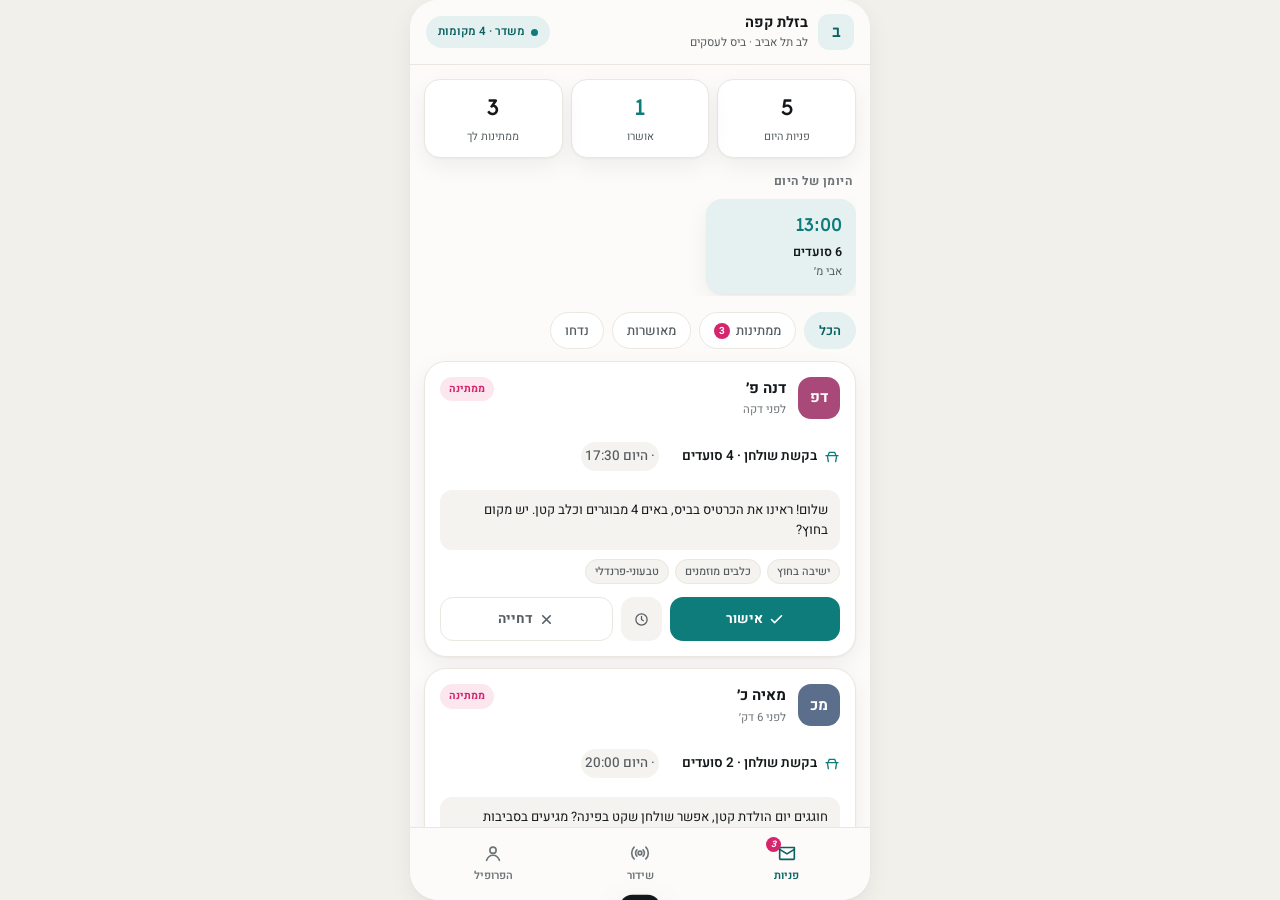
==== business.html @ d041644c "ביס — demo: customer app, business app, focusing memo A browser-only demo for a real-time marketplac" ====
<!doctype html>
<html lang="he">
<head>
<meta charset="utf-8" />
<meta name="viewport" content="width=device-width, initial-scale=1, viewport-fit=cover" />
<meta name="theme-color" content="#FCFBF9" />
<style>
  html, body { margin: 0; }
  img { max-width: 100%; }
  [hidden] { display: none !important; }
</style>
<title>ביס לעסקים</title>
<meta name="description" content="אפליקציית העסק של ביס — פניות מלקוחות ועריכת הפרופיל במקום אחד, עם ניווט תחתון. גרסת דמו." />
<link rel="preconnect" href="https://fonts.googleapis.com" />
<link rel="preconnect" href="https://fonts.gstatic.com" crossorigin />
<link rel="stylesheet" href="https://fonts.googleapis.com/css2?family=Heebo:wght@400;500;600;700;800&family=Miriam+Libre:wght@400;700&display=swap" />

<style>
/* ============================================================================
   ביס לעסקים — business profile editor (demo)
   "יום־יום" pass: light warm paper ground, soft rounded surfaces, low-
   saturation clay / sage / honey accents, feather-weight shadows.
   Committed light design — every color painted explicitly.
   ============================================================================ */
:root {
    /* ---- "נקי" — warm-neutral ground, never cold grey ---- */
    --paper: #FCFBF9;
    --paper-edge: #F2F0EB;
    --card: #FFFFFF;
    --card-2: #F5F3EF;
    --line: #EAE7E1;

    /* ---- ink: every step clears 4.5:1 on white ---- */
    --ink: #14181A;
    --ink-soft: #565D61;
    --ink-faint: #6E7579;

    /* ---- exactly two hues carry the whole app ---- */
    --teal: #0E7C7B;        /* primary · positive · confirmed */
    --teal-deep: #0A6160;
    --teal-tint: #E4F1F0;
    --pink: #D6246E;        /* urgency · expiring · destructive */
    --pink-tint: #FCE7EF;

    /* ---- old role names remapped onto the two hues ---- */
    --sage: var(--teal);
    --sage-tint: var(--teal-tint);
    --clay: var(--teal);
    --clay-deep: var(--teal-deep);
    --clay-tint: var(--teal-tint);
    --honey: var(--pink);
    --honey-tint: var(--pink-tint);
    --plum: var(--ink-soft);       /* tags go neutral — this is most of the de-cluttering */
    --plum-tint: var(--card-2);
    --plum-line: var(--line);
    --rose: var(--pink);
    --rose-tint: var(--pink-tint);

    --shadow-soft: 0 1px 2px rgba(20, 24, 26, .04), 0 8px 24px rgba(20, 24, 26, .06);
    --shadow-lift: 0 2px 6px rgba(20, 24, 26, .05), 0 18px 44px rgba(20, 24, 26, .12);
    --shadow-depth-sm: var(--shadow-soft);
    --shadow-depth-md: var(--shadow-soft);
    --shadow-depth-lg: var(--shadow-lift);
    --glow-green: var(--shadow-soft);
    --glow-gold: var(--shadow-soft);

    --radius-sm: 12px;
    --radius-tile: 16px;
    --radius-btn: 14px;
    --radius-card: 22px;
    --radius-frame: 28px;

    --font-display: 'Miriam Libre', Heebo, Georgia, serif;
    --font-ui: 'Heebo', system-ui, -apple-system, 'Segoe UI', sans-serif;

    --app-max-width: 460px;
}

* { margin: 0; padding: 0; box-sizing: border-box; }
html, body { height: 100%; }

body {
    font-family: var(--font-ui);
    background: var(--paper-edge);
    min-height: 100dvh;
    color: var(--ink);
    overflow-x: hidden;
    -webkit-tap-highlight-color: transparent;
    line-height: 1.55;
    font-weight: 400;
}

button, [role="button"], .tap { touch-action: manipulation; }

#app {
    position: relative;
    direction: rtl;
    min-height: 100dvh;
    max-width: var(--app-max-width);
    margin: 0 auto;
    background: var(--paper);
    box-shadow: var(--shadow-soft);
    border-radius: var(--radius-frame);
    overflow: hidden;
    display: flex;
    flex-direction: column;
}

/* ---------- press feedback (kept — tactile, not heavy) ---------- */
.tap {
    transition: transform 0.15s cubic-bezier(0.34, 1.56, 0.64, 1),
                filter 0.15s ease, box-shadow 0.2s ease, background 0.18s ease;
}
.tap:active { transform: scale(0.96); filter: brightness(0.97); }

/* ---------- app bar ---------- */
.appbar {
    position: sticky;
    top: 0;
    z-index: 40;
    background: rgba(251, 248, 243, 0.9);
    backdrop-filter: blur(12px);
    -webkit-backdrop-filter: blur(12px);
    border-bottom: 1px solid var(--line);
}
.appbar-glow { display: none; }
.appbar-row {
    position: relative;
    display: flex; align-items: center; justify-content: space-between;
    gap: 10px; padding: 14px 18px 12px;
}
.wordmark {
    font-family: var(--font-display);
    font-weight: 700;
    font-size: 25px;
    letter-spacing: 0.2px;
    color: var(--clay-deep);
}
.wordmark small {
    color: var(--ink-faint);
    font-family: var(--font-ui); font-weight: 500; font-size: 12px; letter-spacing: 0;
    margin-inline-start: 8px;
}
.appbar-actions { display: flex; align-items: center; gap: 8px; }

.btn {
    font-family: var(--font-ui);
    font-size: 15px;
    font-weight: 600;
    border: none;
    border-radius: 999px;
    padding: 10px 18px;
    color: var(--ink);
    background: var(--card-2);
    cursor: pointer;
    display: inline-flex; align-items: center; gap: 7px;
    line-height: 1;
}
.btn.ghost { background: var(--card); border: 1px solid var(--line); color: var(--ink-soft); }
.btn.save {
    font-size: 15px; font-weight: 700;
    background: var(--clay-deep);
    color: #fff;
    box-shadow: 0 6px 16px rgba(166, 87, 47, 0.24);
}
.btn:hover { filter: brightness(1.03); }

/* ---------- progress ---------- */
.progress-wrap {
    position: relative;
    padding: 0 18px 14px;
    display: flex; align-items: center; gap: 12px;
}
.progress-track {
    flex: 1; height: 6px; border-radius: 999px;
    background: var(--line);
    overflow: hidden;
}
.progress-fill {
    height: 100%; border-radius: 999px;
    background: linear-gradient(90deg, var(--honey), var(--clay));
    width: 0%;
    transition: width 0.5s cubic-bezier(0.4, 0, 0.2, 1);
}
.progress-label {
    font-size: 12px; font-weight: 500; color: var(--ink-soft);
    font-variant-numeric: tabular-nums; white-space: nowrap;
}
.progress-label b { color: var(--clay-deep); font-weight: 700; font-size: 12.5px; }

/* ---------- scroll body ---------- */
.editor {
    flex: 1;
    overflow-y: auto;
    padding: 20px 14px 44px;
    display: flex; flex-direction: column; gap: 18px;
}

/* ---------- section card ---------- */
.section {
    background: var(--card);
    border-radius: var(--radius-card);
    box-shadow: var(--shadow-soft);
    border: 1px solid var(--line);
    padding: 22px 18px;
}
.section-head { display: flex; align-items: baseline; gap: 9px; margin-bottom: 5px; }
.section-head h2 {
    font-family: var(--font-display);
    font-weight: 600;
    font-size: 19px;
    color: var(--ink);
}
.section-head .idx {
    font-family: var(--font-ui); font-weight: 700; font-size: 12px;
    color: var(--sage);
    letter-spacing: 0.5px;
}
.section-hint {
    font-size: 13px; color: var(--ink-soft); margin-bottom: 16px;
    line-height: 1.6;
    text-wrap: pretty;
}

/* ---------- fields ---------- */
.field { display: flex; flex-direction: column; gap: 7px; margin-bottom: 15px; }
.field:last-child { margin-bottom: 0; }
.field label {
    font-size: 12.5px; font-weight: 600; color: var(--ink-soft);
    letter-spacing: 0.1px;
}
.grid-2 { display: grid; grid-template-columns: 1fr 1fr; gap: 12px; }

input[type="text"], input[type="tel"], input[type="url"], textarea, select {
    font-family: var(--font-ui);
    font-size: 16px;
    color: var(--ink);
    background: var(--card-2);
    border: 1px solid var(--line);
    border-radius: var(--radius-sm);
    padding: 12px 14px;
    width: 100%;
    outline: none;
    transition: border-color 0.16s ease, box-shadow 0.16s ease, background 0.16s ease;
}
textarea { resize: vertical; min-height: 92px; line-height: 1.6; }
input:focus, textarea:focus, select:focus {
    background: var(--card);
    border-color: var(--sage);
    box-shadow: 0 0 0 3px rgba(95, 144, 112, 0.18);
}
input::placeholder, textarea::placeholder { color: var(--ink-faint); }
select {
    appearance: none;
    background-image: url("data:image/svg+xml,%3Csvg xmlns='http://www.w3.org/2000/svg' width='14' height='9' viewBox='0 0 14 9'%3E%3Cpath d='M1 1l6 6 6-6' stroke='%23857B6B' stroke-width='2' fill='none' stroke-linecap='round'/%3E%3C/svg%3E");
    background-repeat: no-repeat;
    background-position: left 14px center;
    padding-inline-start: 34px;
}
.char-count { font-size: 11px; color: var(--ink-faint); direction: ltr; text-align: right; font-variant-numeric: tabular-nums; }
.char-count.over { color: var(--clay); }

/* ---------- chips ---------- */
.chips { display: flex; flex-wrap: wrap; gap: 8px; }
.chip {
    font-family: var(--font-ui);
    font-size: 13.5px; font-weight: 500;
    color: var(--ink-soft);
    background: var(--card);
    border: 1px solid var(--line);
    border-radius: 999px;
    padding: 8px 15px;
    cursor: pointer;
    line-height: 1;
}
.chip[aria-pressed="true"] {
    background: var(--plum-tint);
    border-color: var(--plum-line);
    color: var(--plum);
    font-weight: 600;
}
.chip[aria-pressed="true"]::before { content: '✓ '; font-weight: 700; }

/* ---------- segmented (price) ---------- */
.segmented { display: grid; grid-template-columns: repeat(4, 1fr); gap: 8px; }
.seg {
    font-family: var(--font-ui);
    font-weight: 700; font-size: 16px;
    color: var(--ink-soft);
    background: var(--card-2);
    border: 1px solid var(--line);
    border-radius: var(--radius-sm);
    padding: 12px 6px;
    cursor: pointer;
    text-align: center;
    font-variant-numeric: tabular-nums;
}
.seg[aria-pressed="true"] {
    background: var(--honey);
    color: var(--ink);
    border-color: transparent;
    box-shadow: 0 4px 12px rgba(217, 169, 78, 0.3);
}
.seg-hint {
    margin-top: 12px; text-align: center;
    display: flex; flex-direction: column; gap: 3px;
}
.seg-hint b {
    font-family: var(--font-display); font-weight: 700;
    font-size: 17px; color: var(--ink);
}
.seg-hint span {
    font-size: 12px; color: var(--ink-faint);
    font-variant-numeric: tabular-nums;
}

/* ---------- photos ---------- */
.photo-grid { display: grid; grid-template-columns: 1fr 1fr; gap: 10px; }
.photo {
    position: relative;
    border-radius: var(--radius-tile);
    overflow: hidden;
    aspect-ratio: 4 / 3;
    background: var(--card-2);
    box-shadow: var(--shadow-soft);
}
.photo:first-child { grid-column: 1 / -1; aspect-ratio: 16 / 10; }
.photo svg { width: 100%; height: 100%; display: block; }
.photo .cover-tag {
    position: absolute; top: 9px; inset-inline-start: 9px;
    font-size: 10px; font-weight: 700; letter-spacing: 0.3px;
    background: rgba(255, 255, 255, 0.92); color: var(--clay-deep);
    padding: 4px 9px; border-radius: 999px;
}
.photo-tools {
    position: absolute; inset-inline-end: 7px; bottom: 7px;
    display: flex; gap: 5px;
}
.pbtn {
    width: 30px; height: 30px; border: none; border-radius: 10px;
    background: rgba(255, 255, 255, 0.92);
    color: var(--ink); font-size: 14px; font-weight: 700;
    cursor: pointer; display: grid; place-items: center;
    backdrop-filter: blur(4px);
    box-shadow: 0 1px 3px rgba(47, 42, 35, 0.12);
}
.pbtn.danger { color: var(--rose); }
.add-photo {
    border: 1.5px dashed var(--ink-faint);
    border-radius: var(--radius-tile);
    background: var(--card-2);
    color: var(--ink-soft);
    font-family: var(--font-ui); font-weight: 600; font-size: 14px;
    aspect-ratio: 4 / 3;
    cursor: pointer;
    display: flex; flex-direction: column; align-items: center; justify-content: center; gap: 6px;
}
.add-photo span { font-size: 26px; line-height: 1; color: var(--ink-faint); }

/* ---------- dishes ---------- */
.dish {
    background: var(--card-2);
    border-radius: var(--radius-tile);
    padding: 13px;
    margin-bottom: 10px;
}
.dish-top { display: flex; gap: 10px; align-items: flex-start; }
.dish-top input.dish-name { flex: 1; font-weight: 500; }
.dish-top input.dish-price {
    width: 84px; text-align: center; font-weight: 700;
    color: var(--clay-deep); font-variant-numeric: tabular-nums;
}
.dish input.dish-desc { margin-top: 8px; font-size: 14px; }
.dish input { background: var(--card); }
.dish-remove {
    align-self: center;
    background: var(--rose-tint); color: var(--rose);
    border: none; border-radius: 11px; width: 34px; height: 42px;
    font-size: 17px; font-weight: 700; cursor: pointer;
}
.add-row {
    width: 100%;
    background: var(--sage-tint);
    color: var(--sage);
    border: 1px solid transparent;
    border-radius: var(--radius-sm);
    padding: 13px;
    font-family: var(--font-ui); font-weight: 700; font-size: 14px;
    cursor: pointer;
}

/* ---------- hours ---------- */
.day {
    display: grid;
    grid-template-columns: 68px 1fr auto;
    align-items: center;
    gap: 10px;
    padding: 10px 0;
    border-bottom: 1px solid var(--line);
}
.day:last-child { border-bottom: none; }
.day-name { font-weight: 600; font-size: 14px; }
.day-times { display: flex; align-items: center; gap: 7px; }
.day-times select { padding: 8px 10px; font-size: 14px; width: auto; }
.day-times .sep { color: var(--ink-faint); }
.day.closed .day-times { opacity: 0.35; pointer-events: none; }
.day-closed-tag { font-size: 12px; font-weight: 600; color: var(--rose); display: none; }
.day.closed .day-closed-tag { display: block; }
.day.closed .day-times { display: none; }

/* ---------- toggle switch ---------- */
.switch {
    position: relative; width: 46px; height: 27px; flex-shrink: 0;
    border-radius: 999px; background: var(--line);
    border: none; cursor: pointer; padding: 0;
    transition: background 0.2s ease;
}
.switch::after {
    content: ''; position: absolute; top: 3px; inset-inline-end: 3px;
    width: 21px; height: 21px; border-radius: 50%;
    background: #fff;
    box-shadow: 0 1px 3px rgba(47, 42, 35, 0.2);
    transition: transform 0.2s cubic-bezier(0.34, 1.56, 0.64, 1);
}
.switch[aria-checked="true"] { background: var(--sage); }
.switch[aria-checked="true"]::after { transform: translateX(-19px); }

/* live table card */
.live-card {
    margin-top: 15px;
    background: var(--honey-tint);
    border: 1px solid #EFDFC0;
    border-radius: var(--radius-tile);
    padding: 15px;
}
.live-card.off { opacity: 0.5; }
.live-row { display: flex; align-items: center; justify-content: space-between; gap: 10px; }
.live-row h3 { font-size: 15px; font-weight: 700; color: var(--ink); }
.live-detail { display: flex; gap: 10px; margin-top: 13px; }
.live-detail .field { margin: 0; flex: 1; }
.live-detail input, .live-detail select { background: var(--card); }
.live-card.off .live-detail { display: none; }

/* ---------- preview overlay ---------- */
.overlay {
    position: fixed; inset: 0; z-index: 90;
    background: rgba(47, 42, 35, 0.5);
    backdrop-filter: blur(5px);
    display: none;
    align-items: center; justify-content: center;
    padding: 20px;
}
.overlay.show { display: flex; }
.preview-shell {
    width: 100%; max-width: 380px;
    display: flex; flex-direction: column; gap: 14px;
}
.preview-hdr { display: flex; align-items: center; justify-content: space-between; }
.preview-hdr span { font-size: 12px; font-weight: 500; color: #F1EBE0; letter-spacing: 0.2px; }
.swipe-card {
    position: relative;
    background: var(--card);
    border-radius: 26px;
    overflow: hidden;
    box-shadow: var(--shadow-lift);
    transition: transform 0.4s cubic-bezier(0.34, 1.3, 0.64, 1), opacity 0.4s ease;
}
.swipe-media { position: relative; aspect-ratio: 3 / 4; background: var(--card-2); }
.swipe-media svg { width: 100%; height: 100%; display: block; }
.swipe-media::after {
    content: ''; position: absolute; inset: 0;
    background: linear-gradient(to top, rgba(38, 33, 27, 0.9) 0%, rgba(38, 33, 27, 0.28) 44%, transparent 64%);
}
.swipe-dots {
    position: absolute; top: 11px; left: 0; right: 0; z-index: 2;
    display: flex; gap: 5px; padding: 0 13px;
}
.swipe-dots i {
    flex: 1; height: 3px; border-radius: 999px;
    background: rgba(255, 255, 255, 0.4);
}
.swipe-dots i.on { background: #fff; }
.swipe-tap { position: absolute; inset: 0; z-index: 2; display: flex; }
.swipe-tap div { flex: 1; }
.swipe-body {
    position: absolute; bottom: 0; left: 0; right: 0; z-index: 3;
    padding: 16px 17px 18px;
}
.swipe-body h3 {
    font-family: var(--font-display); font-weight: 700;
    font-size: 24px; color: #fff;
    display: flex; align-items: baseline; gap: 8px;
}
.swipe-body h3 em {
    font-family: var(--font-ui); font-style: normal; font-weight: 600;
    font-size: 14px; color: #FFD98F;
}
.swipe-meta { font-size: 13px; color: #EFE7DA; margin-top: 4px; }
.swipe-meta b { color: #FFD98F; font-weight: 600; }
.swipe-tags { display: flex; flex-wrap: wrap; gap: 6px; margin-top: 11px; }
.swipe-tags span {
    font-size: 11px; font-weight: 600;
    background: rgba(255, 255, 255, 0.18);
    color: #fff;
    padding: 4px 10px; border-radius: 999px;
    backdrop-filter: blur(3px);
}
.swipe-live {
    display: inline-flex; align-items: center; gap: 6px;
    margin-top: 11px;
    font-size: 11.5px; font-weight: 700;
    background: var(--honey); color: var(--ink);
    padding: 5px 11px; border-radius: 999px;
}
.swipe-live i {
    width: 7px; height: 7px; border-radius: 50%; background: var(--clay-deep);
    animation: livePulse 1.1s ease-in-out infinite;
}
@keyframes livePulse { 0%, 100% { opacity: 1; } 50% { opacity: 0.3; } }
.swipe-dishes {
    background: var(--card);
    padding: 13px 15px 15px;
    display: flex; flex-direction: column; gap: 8px;
}
.swipe-dish { display: flex; justify-content: space-between; gap: 12px; font-size: 13.5px; }
.swipe-dish span:first-child { color: var(--ink); font-weight: 500; }
.swipe-dish span:last-child { color: var(--clay-deep); font-weight: 700; font-variant-numeric: tabular-nums; white-space: nowrap; }
.swipe-actions { display: flex; align-items: center; justify-content: center; gap: 22px; }
.circle-btn {
    width: 58px; height: 58px; border-radius: 50%;
    border: none; cursor: pointer;
    font-size: 23px; font-weight: 800;
    display: grid; place-items: center;
    box-shadow: var(--shadow-lift);
}
.circle-btn.nope { background: #fff; color: var(--rose); }
.circle-btn.like { background: var(--sage); color: #fff; }
.circle-btn.big { width: 66px; height: 66px; font-size: 27px; }

/* ---------- toast ---------- */
.toast {
    position: fixed; left: 50%; bottom: 26px;
    transform: translate(-50%, 140%);
    background: var(--ink);
    color: var(--paper);
    font-weight: 600; font-size: 14px;
    padding: 13px 22px;
    border-radius: 999px;
    box-shadow: var(--shadow-lift);
    z-index: 120;
    transition: transform 0.4s cubic-bezier(0.34, 1.4, 0.64, 1);
    max-width: 90vw; text-align: center;
}
.toast.show { transform: translate(-50%, 0); }
.toast b { color: #FFD98F; }

.footnote {
    text-align: center; font-size: 11.5px; color: var(--ink-faint);
    padding: 6px 20px 8px;
}

@media (prefers-reduced-motion: reduce) {
    .swipe-live i { animation: none; }
    .tap, .progress-fill, .swipe-card, .switch::after { transition: none; }
}

/* ============================================================================
   "נקי" pass — structural de-decoration on top of the layout above.
   Fewer filled pills, hairlines instead of heavy borders, one soft shadow.
   ============================================================================ */

/* --- countdowns: a quiet white pill that only turns loud near the end --- */
.t-chip, .card-live, .swipe-live, .inq .stat.pending {
    background: var(--card) !important;
    color: var(--ink) !important;
    box-shadow: 0 1px 3px rgba(20, 24, 26, .12);
    font-weight: 600;
}
.t-chip svg { stroke: var(--pink); color: var(--pink); background: none; }
.card-live i, .swipe-live i { background: var(--pink); }
.t-chip.warn {
    background: var(--pink) !important; color: #fff !important;
}
.t-chip.warn svg { stroke: #fff; }
.t-chip.later { background: var(--card-2) !important; color: var(--ink-soft) !important; box-shadow: none; }

/* --- segmented "when": white pill riding a light track --- */
.when {
    background: var(--card-2);
    border-radius: 999px;
    padding: 4px;
    margin: 11px 16px;
    gap: 4px;
}
.wbtn { background: transparent; border: none; color: var(--ink-soft); font-weight: 500; }
.wbtn[aria-pressed="true"] {
    background: var(--card); color: var(--ink); font-weight: 600;
    box-shadow: 0 1px 3px rgba(20, 24, 26, .10);
}

/* --- chips and tags: neutral, hairline, no colour blocks --- */
.chip, .fchip, .sit-chip, .holds-pill, .live-toggle {
    border-color: var(--line);
    box-shadow: none;
}
.chip[aria-pressed="true"] {
    background: var(--teal-tint); border-color: transparent; color: var(--teal-deep);
}
.fchip[aria-pressed="true"] {
    background: var(--teal-tint); border-color: transparent; color: var(--teal-deep);
}
.d-tags span, .inq-liked span {
    background: var(--card-2); border-color: var(--line); color: var(--ink-soft);
}

/* --- price segments: solid teal, white label --- */
.seg[aria-pressed="true"] {
    background: var(--teal); color: #fff; box-shadow: none;
}

/* --- primary actions --- */
.btn.save, .btn-approve, .detail-cta .approve, .empty .btn, .modal-btns .primary, .sheet-cta .send {
    background: var(--teal); color: #fff; box-shadow: none;
}
.act.yes, .circle-btn.like { background: var(--teal); color: #fff; }
.act.no, .circle-btn.nope { color: var(--ink-soft); }
.act.info { color: var(--ink-faint); }
.act, .circle-btn { box-shadow: var(--shadow-soft); }

/* skipping is not destructive — keep it neutral */
.btn-decline, .sheet-cta .pass { color: var(--ink-soft) !important; }

/* --- cards: one soft shadow, hairline, consistent radius --- */
.section, .inq, .photo, .booking, .stat, .hold, .empty, .live-card, .d-map, .sit {
    box-shadow: var(--shadow-soft);
}
.card, .swipe-card { box-shadow: var(--shadow-lift); }
.booking { background: var(--teal-tint); border-color: transparent; }
.live-card { background: var(--card-2); border-color: var(--line); }
.live-card.off { opacity: .55; }

/* --- status pills --- */
.pill.approved, .inq .stat.ok { background: var(--teal-tint); color: var(--teal-deep); }
.pill.pending { background: var(--pink-tint) !important; color: var(--pink) !important; box-shadow: none; }
.pill.declined { background: var(--card-2); color: var(--ink-faint); }

/* --- photo scrims: neutral, not warm brown --- */
.c-media::after {
    background: linear-gradient(to top, rgba(20, 24, 26, .92) 0%, rgba(20, 24, 26, .40) 46%, rgba(20, 24, 26, 0) 66%);
}
.card-media::after, .swipe-media::after {
    background: linear-gradient(to top, rgba(20, 24, 26, .90) 0%, rgba(20, 24, 26, .34) 44%, rgba(20, 24, 26, 0) 64%);
}
.sheet-hero::after { background: linear-gradient(to top, rgba(20, 24, 26, .46), transparent 34%); }
.c-eyebrow, .swipe-body h3 em, .card-name em, .swipe-meta b, .card-meta b, .toast b { color: #FFFFFF; }
.c-eyebrow { opacity: .82; }
.c-fit svg { color: #fff; stroke: #fff; }
.card-status.open { color: #B7E6D9; }
.card-status.shut { color: #F3C6D8; }

/* --- the offer line is the one place the display face appears --- */
.c-offer, .swipe-body h3, .card-name, .modal h2, .pick h1 { font-family: var(--font-display); font-weight: 700; }

/* --- swipe stamps --- */
.stamp.yes { color: #35C4A8; }
.stamp.no { color: #E8E5DE; }

/* --- hold sheet --- */
.arrive { background: var(--card-2); border-color: var(--line); }
.arrive .num { color: var(--teal-deep); }
.hold .cd { background: var(--teal-tint); color: var(--teal-deep); }
.hold .cd.warn { background: var(--pink-tint); color: var(--pink); }
.hold .cd.dead { background: var(--card-2); color: var(--ink-faint); }
.empty .wait { background: var(--card-2); border-color: var(--line); }
.empty .wait svg { color: var(--ink-soft); }
.empty .wait.on { background: var(--teal-tint); border-color: transparent; }
.empty .wait.on svg { color: var(--teal); }

/* --- business app bits --- */
.progress-fill { background: var(--teal); }
.progress-label b { color: var(--teal-deep); }
.section-head .idx { color: var(--teal); }
.add-row { background: var(--teal-tint); color: var(--teal-deep); border-color: transparent; }
.switch[aria-checked="true"] { background: var(--teal); }
.dish-price, .swipe-dish span:last-child, .d-dish .p { color: var(--teal-deep) !important; }
.dish-remove { background: var(--card-2); color: var(--ink-soft); }
.stat.accent b { color: var(--teal); }
.inq-kind svg { color: var(--teal); }
.inq-state.ok { color: var(--teal); }
.msg.you { background: var(--teal-tint); }
.live-toggle.on { background: var(--teal-tint); border-color: transparent; color: var(--teal-deep); }
.live-toggle.on i { background: var(--teal); }
.day-closed-tag { color: var(--pink); }
.navbtn.active { color: var(--teal-deep); }
.navbadge { background: var(--pink); }
.wordmark { color: var(--teal-deep); }
.brand .avatar { background: var(--teal-tint); color: var(--teal-deep); }
.appbar-slot .live-toggle { cursor: default; }
.sit svg { color: var(--teal); }
.sit:hover { border-color: var(--teal); }
input:focus, textarea:focus, select:focus {
    border-color: var(--teal);
    box-shadow: 0 0 0 3px rgba(14, 124, 123, .16);
}

/* ============================================================================
   ביס · פניות — the business inbox (demo)
   Same "יום־יום" language as the editor & the swipe app: warm paper, soft
   rounded surfaces, clay / sage / honey / plum accents, feather shadows.
   ============================================================================ */
:root {
    /* ---- "נקי" — warm-neutral ground, never cold grey ---- */
    --paper: #FCFBF9;
    --paper-edge: #F2F0EB;
    --card: #FFFFFF;
    --card-2: #F5F3EF;
    --line: #EAE7E1;

    /* ---- ink: every step clears 4.5:1 on white ---- */
    --ink: #14181A;
    --ink-soft: #565D61;
    --ink-faint: #6E7579;

    /* ---- exactly two hues carry the whole app ---- */
    --teal: #0E7C7B;        /* primary · positive · confirmed */
    --teal-deep: #0A6160;
    --teal-tint: #E4F1F0;
    --pink: #D6246E;        /* urgency · expiring · destructive */
    --pink-tint: #FCE7EF;

    /* ---- old role names remapped onto the two hues ---- */
    --sage: var(--teal);
    --sage-tint: var(--teal-tint);
    --clay: var(--teal);
    --clay-deep: var(--teal-deep);
    --clay-tint: var(--teal-tint);
    --honey: var(--pink);
    --honey-tint: var(--pink-tint);
    --plum: var(--ink-soft);       /* tags go neutral — this is most of the de-cluttering */
    --plum-tint: var(--card-2);
    --plum-line: var(--line);
    --rose: var(--pink);
    --rose-tint: var(--pink-tint);

    --shadow-soft: 0 1px 2px rgba(20, 24, 26, .04), 0 8px 24px rgba(20, 24, 26, .06);
    --shadow-lift: 0 2px 6px rgba(20, 24, 26, .05), 0 18px 44px rgba(20, 24, 26, .12);
    --shadow-depth-sm: var(--shadow-soft);
    --shadow-depth-md: var(--shadow-soft);
    --shadow-depth-lg: var(--shadow-lift);
    --glow-green: var(--shadow-soft);
    --glow-gold: var(--shadow-soft);

    --radius-sm: 12px;
    --radius-tile: 16px;
    --radius-btn: 14px;
    --radius-card: 22px;
    --radius-frame: 28px;

    --font-display: 'Miriam Libre', Heebo, Georgia, serif;
    --font-ui: 'Heebo', system-ui, -apple-system, 'Segoe UI', sans-serif;

    --app-max-width: 460px;
}

* { margin: 0; padding: 0; box-sizing: border-box; }
html, body { height: 100%; }
body {
    font-family: var(--font-ui);
    background: var(--paper-edge);
    color: var(--ink);
    overflow: hidden;
    -webkit-tap-highlight-color: transparent;
    line-height: 1.55;
}
button { font-family: var(--font-ui); cursor: pointer; }

#app {
    position: relative;
    direction: rtl;
    height: 100dvh;
    max-width: var(--app-max-width);
    margin: 0 auto;
    background: var(--paper);
    box-shadow: var(--shadow-soft);
    border-radius: var(--radius-frame);
    overflow: hidden;
    display: flex; flex-direction: column;
}
.tap { transition: transform 0.14s cubic-bezier(0.34, 1.56, 0.64, 1), filter 0.14s ease, background 0.16s ease; }
.tap:active { transform: scale(0.96); filter: brightness(0.97); }

/* ---------- app bar ---------- */
.appbar {
    flex-shrink: 0;
    display: flex; align-items: center; justify-content: space-between;
    gap: 10px; padding: 14px 18px 12px;
    border-bottom: 1px solid var(--line);
}
.brand { display: flex; align-items: center; gap: 10px; min-width: 0; }
.brand .avatar {
    width: 36px; height: 36px; border-radius: 11px; flex-shrink: 0;
    background: var(--clay-tint); color: var(--clay-deep);
    display: grid; place-items: center; font-family: var(--font-display);
    font-weight: 700; font-size: 16px;
}
.brand .who { min-width: 0; }
.brand .who b { display: block; font-size: 14.5px; font-weight: 700; }
.brand .who span { display: block; font-size: 11.5px; color: var(--ink-soft); }
.wordmark {
    font-family: var(--font-display); font-weight: 700; font-size: 22px;
    color: var(--clay-deep); flex-shrink: 0;
}
.live-toggle {
    display: inline-flex; align-items: center; gap: 6px;
    background: var(--card-2); border: 1px solid var(--line);
    border-radius: 999px; padding: 6px 11px;
    font-size: 11.5px; font-weight: 600; color: var(--ink-soft);
    flex-shrink: 0;
}
.live-toggle i { width: 7px; height: 7px; border-radius: 50%; background: var(--ink-faint); }
.live-toggle.on { background: var(--honey-tint); border-color: #EFDFC0; color: var(--clay-deep); }
.live-toggle.on i { background: var(--honey); animation: pulse 1.2s ease-in-out infinite; }
@keyframes pulse { 0%, 100% { opacity: 1; } 50% { opacity: 0.35; } }

/* ---------- scroll ---------- */
.scroll { flex: 1; overflow-y: auto; padding: 14px 14px 32px; }

/* ---------- stat strip ---------- */
.stats {
    display: grid; grid-template-columns: repeat(3, 1fr); gap: 8px;
    margin-bottom: 14px;
}
.stat {
    background: var(--card); border: 1px solid var(--line);
    border-radius: var(--radius-tile); padding: 12px 10px; text-align: center;
}
.stat b { display: block; font-family: var(--font-display); font-weight: 700; font-size: 22px; }
.stat span { display: block; font-size: 11px; color: var(--ink-soft); margin-top: 2px; }
.stat.accent b { color: var(--sage); }

/* ---------- today strip ---------- */
.today { margin-bottom: 16px; }
.today h2 {
    font-size: 12px; font-weight: 700; color: var(--ink-faint);
    letter-spacing: 0.4px; margin: 0 4px 8px;
}
.today-row { display: flex; gap: 10px; overflow-x: auto; scrollbar-width: none; padding-bottom: 2px; }
.today-row::-webkit-scrollbar { display: none; }
.booking {
    flex-shrink: 0; min-width: 150px;
    background: var(--sage-tint); border: 1px solid #D6E4D8;
    border-radius: var(--radius-tile); padding: 12px 13px;
}
.booking .t { font-family: var(--font-display); font-weight: 700; font-size: 18px; color: var(--sage); }
.booking .p { font-size: 12.5px; color: var(--ink); font-weight: 600; margin-top: 3px; }
.booking .n { font-size: 11.5px; color: var(--ink-soft); margin-top: 1px; }
.today-empty {
    background: var(--card); border: 1px dashed var(--line);
    border-radius: var(--radius-tile); padding: 14px;
    font-size: 12.5px; color: var(--ink-soft); text-align: center;
}

/* ---------- filter chips ---------- */
.filters { display: flex; gap: 8px; overflow-x: auto; scrollbar-width: none; margin-bottom: 12px; }
.filters::-webkit-scrollbar { display: none; }
.fchip {
    flex-shrink: 0;
    background: var(--card); border: 1px solid var(--line);
    border-radius: 999px; padding: 8px 14px;
    font-size: 13px; font-weight: 500; color: var(--ink-soft); white-space: nowrap;
    display: inline-flex; align-items: center; gap: 6px;
}
.fchip[aria-pressed="true"] {
    background: var(--clay-tint); border-color: #E7CDBA; color: var(--clay-deep); font-weight: 600;
}
.fchip .badge {
    background: var(--rose); color: #fff; font-size: 10px; font-weight: 700;
    min-width: 16px; height: 16px; border-radius: 999px; padding: 0 4px;
    display: inline-grid; place-items: center;
}

/* ---------- inquiry card ---------- */
.inq {
    background: var(--card); border: 1px solid var(--line);
    border-radius: var(--radius-card); box-shadow: var(--shadow-soft);
    padding: 15px; margin-bottom: 11px;
}
.inq.just-in { animation: slideIn 0.5s cubic-bezier(0.22, 1, 0.36, 1); }
@keyframes slideIn {
    from { opacity: 0; transform: translateY(-10px) scale(0.98); }
    to { opacity: 1; transform: none; }
}
.inq-top { display: flex; gap: 12px; align-items: flex-start; }
.pic {
    width: 42px; height: 42px; border-radius: 13px; flex-shrink: 0;
    display: grid; place-items: center;
    font-weight: 700; font-size: 15px; color: #fff;
}
.inq-id { flex: 1; min-width: 0; }
.inq-id h3 { font-size: 15px; font-weight: 700; }
.inq-id .ago { font-size: 11.5px; color: var(--ink-faint); margin-top: 1px; }
.pill {
    font-size: 10.5px; font-weight: 700; padding: 4px 9px; border-radius: 999px; white-space: nowrap;
}
.pill.pending { background: var(--honey-tint); color: var(--clay-deep); }
.pill.approved { background: var(--sage-tint); color: var(--sage); }
.pill.declined { background: var(--card-2); color: var(--ink-faint); }

.inq-kind {
    display: flex; align-items: center; gap: 7px;
    margin-top: 12px; font-size: 13.5px; font-weight: 600;
}
.inq-kind svg { width: 16px; height: 16px; color: var(--clay-deep); flex-shrink: 0; }
.inq-kind .when { color: var(--ink-soft); font-weight: 500; }
.inq-note {
    margin-top: 8px; font-size: 13px; color: var(--ink); line-height: 1.55;
    background: var(--card-2); border-radius: 12px; padding: 10px 12px;
}
.inq-liked { display: flex; flex-wrap: wrap; gap: 6px; margin-top: 9px; }
.inq-liked span {
    font-size: 11px; font-weight: 500; color: var(--plum);
    background: var(--plum-tint); border: 1px solid var(--plum-line);
    padding: 3px 9px; border-radius: 999px;
}
.inq-state {
    margin-top: 10px; font-size: 12px; color: var(--ink-soft);
    display: flex; align-items: center; gap: 6px;
}
.inq-state svg { width: 14px; height: 14px; }
.inq-state.ok { color: var(--sage); }

.inq-actions { display: flex; gap: 8px; margin-top: 13px; }
.inq-actions button {
    flex: 1; border: none; border-radius: 13px; padding: 11px;
    font-weight: 700; font-size: 13.5px;
    display: inline-flex; align-items: center; justify-content: center; gap: 6px;
}
.inq-actions svg { width: 15px; height: 15px; }
.btn-approve { background: var(--clay-deep); color: #fff; }
.btn-decline { background: var(--card); border: 1px solid var(--line) !important; color: var(--rose); }
.btn-alt {
    flex: 0 0 auto !important;
    background: var(--card-2); color: var(--ink-soft);
    padding-inline: 13px !important;
}
.inq-actions.handled button {
    background: var(--card-2); color: var(--ink-soft); flex: 1;
}

/* inline "propose another time" */
.alt-box {
    margin-top: 11px; padding: 12px; background: var(--card-2);
    border-radius: 13px; display: none;
}
.alt-box.show { display: block; }
.alt-box label { font-size: 12px; font-weight: 600; color: var(--ink-soft); }
.alt-box .row { display: flex; gap: 8px; margin-top: 8px; }
.alt-box select {
    flex: 1; font-family: var(--font-ui); font-size: 15px; color: var(--ink);
    background: var(--card); border: 1px solid var(--line); border-radius: 11px; padding: 10px 12px;
    appearance: none;
}
.alt-box .send {
    border: none; background: var(--clay-deep); color: #fff;
    border-radius: 11px; padding: 10px 16px; font-weight: 700; font-size: 13px; flex-shrink: 0;
}

/* ---------- decline reason sheet ---------- */
.sheet-wrap {
    position: fixed; inset: 0; z-index: 70;
    background: rgba(47, 42, 35, 0.44);
    display: none;
}
.sheet-wrap.show { display: block; }
.sheet {
    position: absolute; inset-inline: 0; bottom: 0;
    max-width: var(--app-max-width); margin: 0 auto;
    background: var(--paper); border-radius: 24px 24px 0 0;
    padding: 8px 20px calc(22px + env(safe-area-inset-bottom));
    transform: translateY(100%);
    transition: transform 0.34s cubic-bezier(0.22, 1, 0.36, 1);
}
.sheet-wrap.show .sheet { transform: translateY(0); }
.grip { width: 40px; height: 4px; border-radius: 999px; background: var(--line); margin: 0 auto 14px; }
.sheet h2 { font-family: var(--font-display); font-weight: 700; font-size: 19px; margin-bottom: 4px; }
.sheet p { font-size: 13px; color: var(--ink-soft); margin-bottom: 14px; }
.reasons { display: flex; flex-direction: column; gap: 8px; }
.reasons button {
    text-align: start; background: var(--card); border: 1px solid var(--line);
    border-radius: 13px; padding: 13px 14px; font-size: 14px; font-weight: 500; color: var(--ink);
}
.reasons button:active { background: var(--card-2); }
.sheet-cancel {
    width: 100%; margin-top: 12px; background: none; border: none;
    color: var(--ink-soft); font-size: 14px; font-weight: 600; padding: 8px;
}

/* ---------- detail sheet ---------- */
.detail {
    position: fixed; inset: 0; z-index: 60;
    max-width: var(--app-max-width); margin: 0 auto;
    background: var(--paper);
    transform: translateY(100%);
    transition: transform 0.36s cubic-bezier(0.22, 1, 0.36, 1);
    display: flex; flex-direction: column; direction: rtl;
}
.detail.show { transform: translateY(0); }
.detail-head {
    flex-shrink: 0; display: flex; align-items: center; gap: 12px;
    padding: 16px 18px; border-bottom: 1px solid var(--line);
}
.detail-head .pic { width: 46px; height: 46px; }
.detail-head .who { flex: 1; }
.detail-head .who h3 { font-size: 16px; font-weight: 700; }
.detail-head .who span { font-size: 12px; color: var(--ink-soft); }
.detail-head .x {
    width: 34px; height: 34px; border-radius: 50%; border: none;
    background: var(--card-2); color: var(--ink); display: grid; place-items: center;
}
.detail-head .x svg { width: 16px; height: 16px; }
.detail-body { flex: 1; overflow-y: auto; padding: 16px 18px; }
.d-sec { margin-bottom: 18px; }
.d-sec h4 { font-size: 12px; font-weight: 700; color: var(--ink-faint); letter-spacing: 0.4px; margin-bottom: 8px; }
.d-sec .big { font-size: 15px; font-weight: 600; }
.d-sec .sub { font-size: 13px; color: var(--ink-soft); margin-top: 2px; }
.thread { display: flex; flex-direction: column; gap: 8px; }
.msg { max-width: 82%; font-size: 13.5px; padding: 10px 13px; border-radius: 15px; line-height: 1.5; }
.msg.them { align-self: flex-start; background: var(--card-2); border-bottom-inline-start-radius: 5px; }
.msg.you { align-self: flex-end; background: var(--clay-tint); border-bottom-inline-end-radius: 5px; }
.reply-row { display: flex; gap: 8px; margin-top: 10px; }
.reply-row input {
    flex: 1; font-family: var(--font-ui); font-size: 15px; color: var(--ink);
    background: var(--card); border: 1px solid var(--line); border-radius: 999px; padding: 11px 15px;
}
.reply-row button {
    border: none; background: var(--clay-deep); color: #fff;
    border-radius: 999px; padding: 0 18px; font-weight: 700; font-size: 13px;
}
.detail-cta {
    flex-shrink: 0; padding: 12px 18px calc(16px + env(safe-area-inset-bottom));
    border-top: 1px solid var(--line); display: flex; gap: 8px;
}
.detail-cta button {
    flex: 1; border: none; border-radius: 14px; padding: 14px;
    font-weight: 700; font-size: 14px;
    display: inline-flex; align-items: center; justify-content: center; gap: 7px;
}
.detail-cta svg { width: 16px; height: 16px; }
.detail-cta .approve { background: var(--clay-deep); color: #fff; }
.detail-cta .decline { background: var(--card); border: 1px solid var(--line); color: var(--rose); }
.detail-cta .reopen { background: var(--card-2); color: var(--ink-soft); }

/* ---------- toast ---------- */
.toast {
    position: fixed; left: 50%; bottom: 22px; transform: translate(-50%, 170%);
    background: var(--ink); color: var(--paper);
    font-weight: 600; font-size: 13.5px; padding: 12px 20px; border-radius: 999px;
    box-shadow: var(--shadow-lift); z-index: 120; max-width: 88vw; text-align: center;
    transition: transform 0.4s cubic-bezier(0.34, 1.4, 0.64, 1);
}
.toast.show { transform: translate(-50%, 0); }
.toast b { color: #FFD98F; }

.list-empty { text-align: center; color: var(--ink-soft); font-size: 13.5px; padding: 40px 24px; }
.list-empty svg { width: 44px; height: 44px; color: var(--ink-faint); margin-bottom: 10px; }

@media (prefers-reduced-motion: reduce) {
    .live-toggle.on i { animation: none; }
    .inq.just-in { animation: none; }
    .tap, .sheet, .detail, .toast { transition: none; }
}

/* ============================================================================
   "נקי" pass — structural de-decoration on top of the layout above.
   Fewer filled pills, hairlines instead of heavy borders, one soft shadow.
   ============================================================================ */

/* --- countdowns: a quiet white pill that only turns loud near the end --- */
.t-chip, .card-live, .swipe-live, .inq .stat.pending {
    background: var(--card) !important;
    color: var(--ink) !important;
    box-shadow: 0 1px 3px rgba(20, 24, 26, .12);
    font-weight: 600;
}
.t-chip svg { stroke: var(--pink); color: var(--pink); background: none; }
.card-live i, .swipe-live i { background: var(--pink); }
.t-chip.warn {
    background: var(--pink) !important; color: #fff !important;
}
.t-chip.warn svg { stroke: #fff; }
.t-chip.later { background: var(--card-2) !important; color: var(--ink-soft) !important; box-shadow: none; }

/* --- segmented "when": white pill riding a light track --- */
.when {
    background: var(--card-2);
    border-radius: 999px;
    padding: 4px;
    margin: 11px 16px;
    gap: 4px;
}
.wbtn { background: transparent; border: none; color: var(--ink-soft); font-weight: 500; }
.wbtn[aria-pressed="true"] {
    background: var(--card); color: var(--ink); font-weight: 600;
    box-shadow: 0 1px 3px rgba(20, 24, 26, .10);
}

/* --- chips and tags: neutral, hairline, no colour blocks --- */
.chip, .fchip, .sit-chip, .holds-pill, .live-toggle {
    border-color: var(--line);
    box-shadow: none;
}
.chip[aria-pressed="true"] {
    background: var(--teal-tint); border-color: transparent; color: var(--teal-deep);
}
.fchip[aria-pressed="true"] {
    background: var(--teal-tint); border-color: transparent; color: var(--teal-deep);
}
.d-tags span, .inq-liked span {
    background: var(--card-2); border-color: var(--line); color: var(--ink-soft);
}

/* --- price segments: solid teal, white label --- */
.seg[aria-pressed="true"] {
    background: var(--teal); color: #fff; box-shadow: none;
}

/* --- primary actions --- */
.btn.save, .btn-approve, .detail-cta .approve, .empty .btn, .modal-btns .primary, .sheet-cta .send {
    background: var(--teal); color: #fff; box-shadow: none;
}
.act.yes, .circle-btn.like { background: var(--teal); color: #fff; }
.act.no, .circle-btn.nope { color: var(--ink-soft); }
.act.info { color: var(--ink-faint); }
.act, .circle-btn { box-shadow: var(--shadow-soft); }

/* skipping is not destructive — keep it neutral */
.btn-decline, .sheet-cta .pass { color: var(--ink-soft) !important; }

/* --- cards: one soft shadow, hairline, consistent radius --- */
.section, .inq, .photo, .booking, .stat, .hold, .empty, .live-card, .d-map, .sit {
    box-shadow: var(--shadow-soft);
}
.card, .swipe-card { box-shadow: var(--shadow-lift); }
.booking { background: var(--teal-tint); border-color: transparent; }
.live-card { background: var(--card-2); border-color: var(--line); }
.live-card.off { opacity: .55; }

/* --- status pills --- */
.pill.approved, .inq .stat.ok { background: var(--teal-tint); color: var(--teal-deep); }
.pill.pending { background: var(--pink-tint) !important; color: var(--pink) !important; box-shadow: none; }
.pill.declined { background: var(--card-2); color: var(--ink-faint); }

/* --- photo scrims: neutral, not warm brown --- */
.c-media::after {
    background: linear-gradient(to top, rgba(20, 24, 26, .92) 0%, rgba(20, 24, 26, .40) 46%, rgba(20, 24, 26, 0) 66%);
}
.card-media::after, .swipe-media::after {
    background: linear-gradient(to top, rgba(20, 24, 26, .90) 0%, rgba(20, 24, 26, .34) 44%, rgba(20, 24, 26, 0) 64%);
}
.sheet-hero::after { background: linear-gradient(to top, rgba(20, 24, 26, .46), transparent 34%); }
.c-eyebrow, .swipe-body h3 em, .card-name em, .swipe-meta b, .card-meta b, .toast b { color: #FFFFFF; }
.c-eyebrow { opacity: .82; }
.c-fit svg { color: #fff; stroke: #fff; }
.card-status.open { color: #B7E6D9; }
.card-status.shut { color: #F3C6D8; }

/* --- the offer line is the one place the display face appears --- */
.c-offer, .swipe-body h3, .card-name, .modal h2, .pick h1 { font-family: var(--font-display); font-weight: 700; }

/* --- swipe stamps --- */
.stamp.yes { color: #35C4A8; }
.stamp.no { color: #E8E5DE; }

/* --- hold sheet --- */
.arrive { background: var(--card-2); border-color: var(--line); }
.arrive .num { color: var(--teal-deep); }
.hold .cd { background: var(--teal-tint); color: var(--teal-deep); }
.hold .cd.warn { background: var(--pink-tint); color: var(--pink); }
.hold .cd.dead { background: var(--card-2); color: var(--ink-faint); }
.empty .wait { background: var(--card-2); border-color: var(--line); }
.empty .wait svg { color: var(--ink-soft); }
.empty .wait.on { background: var(--teal-tint); border-color: transparent; }
.empty .wait.on svg { color: var(--teal); }

/* --- business app bits --- */
.progress-fill { background: var(--teal); }
.progress-label b { color: var(--teal-deep); }
.section-head .idx { color: var(--teal); }
.add-row { background: var(--teal-tint); color: var(--teal-deep); border-color: transparent; }
.switch[aria-checked="true"] { background: var(--teal); }
.dish-price, .swipe-dish span:last-child, .d-dish .p { color: var(--teal-deep) !important; }
.dish-remove { background: var(--card-2); color: var(--ink-soft); }
.stat.accent b { color: var(--teal); }
.inq-kind svg { color: var(--teal); }
.inq-state.ok { color: var(--teal); }
.msg.you { background: var(--teal-tint); }
.live-toggle.on { background: var(--teal-tint); border-color: transparent; color: var(--teal-deep); }
.live-toggle.on i { background: var(--teal); }
.day-closed-tag { color: var(--pink); }
.navbtn.active { color: var(--teal-deep); }
.navbadge { background: var(--pink); }
.wordmark { color: var(--teal-deep); }
.brand .avatar { background: var(--teal-tint); color: var(--teal-deep); }
.appbar-slot .live-toggle { cursor: default; }
.sit svg { color: var(--teal); }
.sit:hover { border-color: var(--teal); }
input:focus, textarea:focus, select:focus {
    border-color: var(--teal);
    box-shadow: 0 0 0 3px rgba(14, 124, 123, .16);
}

:root {
    --paper: #FCFBF9;
    --paper-edge: #F2F0EB;
    --card: #FFFFFF;
    --card-2: #F5F3EF;
    --line: #EAE7E1;
    --ink: #14181A;
    --ink-soft: #565D61;
    --ink-faint: #6E7579;
    --teal: #0E7C7B;
    --teal-deep: #0A6160;
    --teal-tint: #E4F1F0;
    --pink: #D6246E;
    --pink-tint: #FCE7EF;
    --shadow-soft: 0 1px 2px rgba(20, 24, 26, .04), 0 8px 24px rgba(20, 24, 26, .06);
    --shadow-lift: 0 2px 6px rgba(20, 24, 26, .05), 0 18px 44px rgba(20, 24, 26, .12);
    --radius-sm: 12px;
    --radius-tile: 16px;
    --radius-card: 22px;
    --radius-frame: 28px;
    --font-display: 'Miriam Libre', Heebo, Georgia, serif;
    --font-ui: 'Heebo', system-ui, -apple-system, 'Segoe UI', sans-serif;
    --app-max-width: 460px;
}
* { margin: 0; padding: 0; box-sizing: border-box; }
html, body { height: 100%; }
body {
    font-family: var(--font-ui); background: var(--paper-edge); color: var(--ink);
    overflow: hidden; -webkit-tap-highlight-color: transparent; line-height: 1.55;
}
button { font-family: var(--font-ui); cursor: pointer; }
#app {
    position: relative; direction: rtl; height: 100dvh;
    max-width: var(--app-max-width); margin: 0 auto;
    background: var(--paper); box-shadow: var(--shadow-soft);
    border-radius: var(--radius-frame); overflow: hidden;
    display: flex; flex-direction: column;
}
.tap { transition: transform .14s cubic-bezier(.34,1.56,.64,1), filter .14s ease, background .16s ease; }
.tap:active { transform: scale(.96); filter: brightness(.97); }

/* ---------- broadcast console ---------- */
.bc-scroll { flex: 1; overflow-y: auto; padding: 16px 14px 32px; display: flex; flex-direction: column; gap: 14px; }

.bc-card {
    background: var(--card); border: 1px solid var(--line);
    border-radius: var(--radius-card); box-shadow: var(--shadow-soft);
    padding: 18px 16px;
}
.bc-card h2 { font-family: var(--font-display); font-weight: 700; font-size: 18px; }
.bc-card .bc-hint { font-size: 13px; color: var(--ink-soft); margin-top: 5px; line-height: 1.55; }

/* --- hero: off --- */
.bc-off { text-align: center; padding: 26px 20px; }
.bc-off .dot { width: 10px; height: 10px; border-radius: 50%; background: var(--ink-faint); margin: 0 auto 12px; }
.bc-off h2 { font-size: 20px; }
.bc-off p { font-size: 13.5px; color: var(--ink-soft); margin-top: 7px; }
.bc-off p b { color: var(--pink); }

/* --- hero: live --- */
.bc-on { background: var(--teal); border-color: transparent; color: #fff; }
.bc-on .row { display: flex; align-items: center; justify-content: space-between; gap: 10px; }
.bc-on .badge { display: inline-flex; align-items: center; gap: 7px; font-size: 13px; font-weight: 700; }
.bc-on .badge i { width: 8px; height: 8px; border-radius: 50%; background: #fff; animation: bcPulse 1.2s ease-in-out infinite; }
@keyframes bcPulse { 0%, 100% { opacity: 1; } 50% { opacity: .3; } }
.bc-on .left { font-size: 15px; font-weight: 700; font-variant-numeric: tabular-nums; }
.bc-on .what { font-family: var(--font-display); font-weight: 700; font-size: 21px; margin-top: 12px; }
.bc-on .sub { font-size: 13.5px; opacity: .85; margin-top: 3px; }
.bc-stats { display: grid; grid-template-columns: repeat(3, 1fr); gap: 8px; margin-top: 16px; }
.bc-stat { background: rgba(255,255,255,.16); border-radius: 14px; padding: 11px 6px; text-align: center; }
.bc-stat b { display: block; font-family: var(--font-display); font-weight: 700; font-size: 24px; font-variant-numeric: tabular-nums; }
.bc-stat span { display: block; font-size: 11.5px; opacity: .85; margin-top: 1px; }
.bc-on .acts { display: flex; gap: 8px; margin-top: 16px; }
.bc-on .acts button {
    flex: 1; border: none; border-radius: 13px; padding: 12px;
    font-weight: 700; font-size: 14px;
    background: rgba(255,255,255,.18); color: #fff;
}
.bc-on .acts button.stop { background: #fff; color: var(--teal-deep); }

/* --- composer --- */
.bc-field { margin-top: 16px; }
.bc-field > label { display: block; font-size: 12.5px; font-weight: 600; color: var(--ink-soft); margin-bottom: 8px; }
.bc-chips { display: flex; flex-wrap: wrap; gap: 8px; }
.bc-chip {
    background: var(--card); border: 1px solid var(--line); border-radius: 999px;
    padding: 10px 15px; font-size: 14px; font-weight: 500; color: var(--ink-soft);
}
.bc-chip[aria-pressed="true"] {
    background: var(--teal-tint); border-color: transparent; color: var(--teal-deep); font-weight: 600;
}
.bc-step { display: flex; align-items: center; gap: 14px; }
.bc-step button {
    width: 46px; height: 46px; border-radius: 50%; border: 1px solid var(--line);
    background: var(--card); color: var(--ink); font-size: 22px; font-weight: 600;
    display: grid; place-items: center;
}
.bc-step button:disabled { opacity: .35; }
.bc-step .n {
    font-family: var(--font-display); font-weight: 700; font-size: 30px;
    min-width: 48px; text-align: center; font-variant-numeric: tabular-nums;
}
.bc-step .unit { font-size: 14px; color: var(--ink-soft); }

.bc-warn {
    display: flex; gap: 9px; align-items: flex-start;
    background: var(--pink-tint); border-radius: 13px; padding: 12px 13px; margin-top: 16px;
    font-size: 12.5px; color: var(--ink); line-height: 1.5;
}
.bc-warn svg { width: 17px; height: 17px; color: var(--pink); flex-shrink: 0; margin-top: 1px; }

.bc-go {
    width: 100%; margin-top: 18px; border: none; border-radius: 15px;
    background: var(--teal); color: #fff; padding: 16px;
    font-size: 16.5px; font-weight: 700;
}
.bc-again {
    width: 100%; margin-top: 10px; background: none; border: none;
    color: var(--ink-soft); font-size: 13.5px; font-weight: 600; padding: 8px;
}

/* --- heatmap --- */
.bc-grid { display: grid; grid-template-columns: 44px repeat(7, minmax(0, 1fr)); gap: 4px; margin-top: 14px; }
.bc-gh { font-size: 12px; font-weight: 600; color: var(--ink-faint); text-align: center; padding-bottom: 2px; }
.bc-gr {
    font-size: 11px; color: var(--ink-faint);
    display: flex; align-items: center; justify-content: center;
    direction: ltr; font-variant-numeric: tabular-nums;
}
.bc-cell {
    min-height: 44px; border-radius: 9px; border: 1.5px solid transparent;
    display: grid; place-items: center;
    font-size: 10.5px; font-weight: 600; font-variant-numeric: tabular-nums;
    color: var(--ink-soft);
}
.bc-cell.c1 { background: #F4F1EC; }
.bc-cell.c2 { background: #E7EFEE; }
.bc-cell.c3 { background: #C3DFDD; }
.bc-cell.c4 { background: #74B9B6; color: #fff; }
.bc-cell.c5 { background: var(--teal); color: #fff; }
.bc-cell.dead { border-color: var(--pink); color: var(--pink); cursor: pointer; }
.bc-cell.picked { background: var(--pink); border-color: var(--pink); color: #fff; }
.bc-legend { display: flex; gap: 14px; flex-wrap: wrap; margin-top: 14px; font-size: 12px; color: var(--ink-soft); }
.bc-legend span { display: inline-flex; align-items: center; gap: 6px; }
.bc-legend i { width: 12px; height: 12px; border-radius: 4px; }

/* --- roi --- */
.bc-roi { display: grid; grid-template-columns: repeat(3, 1fr); gap: 10px; text-align: center; }
.bc-roi div b {
    display: block; font-family: var(--font-display); font-weight: 700;
    font-size: 23px; color: var(--teal-deep); font-variant-numeric: tabular-nums;
}
.bc-roi div span { display: block; font-size: 11.5px; color: var(--ink-soft); margin-top: 2px; }

/* --- toast --- */
.toast {
    position: fixed; left: 50%; bottom: 22px; transform: translate(-50%, 170%);
    background: var(--ink); color: var(--paper); font-weight: 600; font-size: 13.5px;
    padding: 12px 20px; border-radius: 999px; box-shadow: var(--shadow-lift);
    z-index: 120; max-width: 88vw; text-align: center;
    transition: transform .4s cubic-bezier(.34,1.4,.64,1);
}
.toast.show { transform: translate(-50%, 0); }
.toast b { color: #fff; }

@media (prefers-reduced-motion: reduce) {
    .bc-on .badge i { animation: none; }
    .tap, .toast { transition: none; }
}

/* ============================================================================
   merged shell — one business app, bottom nav (פניות / הפרופיל)
   ============================================================================ */
.appbar {
    position: relative; z-index: 40;
    display: flex; align-items: center; justify-content: space-between; gap: 10px;
    padding: 12px 16px;
    background: var(--paper);
    border-bottom: 1px solid var(--line);
}
.appbar-slot { display: flex; align-items: center; gap: 8px; flex-shrink: 0; }
.appbar-slot > [data-slot][hidden] { display: none !important; }

.views { flex: 1; position: relative; min-height: 0; display: flex; }
.view { display: none; flex: 1; min-height: 0; flex-direction: column; }
.view.active { display: flex; }

.profile-progress {
    flex-shrink: 0;
    display: flex; align-items: center; gap: 12px;
    padding: 12px 16px 2px;
}

.bottomnav {
    flex-shrink: 0;
    display: flex; gap: 4px;
    border-top: 1px solid var(--line);
    background: var(--paper);
    padding: 6px 12px calc(8px + env(safe-area-inset-bottom));
}
.navbtn {
    flex: 1; position: relative;
    background: none; border: none;
    display: flex; flex-direction: column; align-items: center; gap: 3px;
    padding: 8px 4px; border-radius: 14px;
    color: var(--ink-faint);
    font-family: var(--font-ui); font-weight: 600; font-size: 11px;
}
.navbtn svg { width: 22px; height: 22px; }
.navbtn:active { transform: scale(0.94); }
.navbadge {
    position: absolute; top: 3px; inset-inline-start: calc(50% + 6px);
    color: #fff;
    font-size: 9px; font-weight: 700;
    min-width: 15px; height: 15px; border-radius: 999px; padding: 0 3px;
    display: none; place-items: center;
}
.navbadge.show { display: grid; }
.navdot {
    position: absolute; top: 5px; inset-inline-start: calc(50% + 8px);
    width: 8px; height: 8px; border-radius: 50%; background: var(--teal);
    display: none;
}
.navdot.show { display: block; animation: bcPulse 1.2s ease-in-out infinite; }

</style>
</head>
<body>
<div id="app" lang="he" dir="rtl">
    <header class="appbar">
        <div class="brand">
            <div class="avatar">ב</div>
            <div class="who">
                <b>בזלת קפה</b>
                <span>לב תל אביב · ביס לעסקים</span>
            </div>
        </div>
        <div class="appbar-slot">
            <div data-slot="inbox broadcast">
                <div class="live-toggle on" id="liveToggle"><i></i><span id="liveLabel">משדר · 4 מקומות</span></div>
            </div>
            <div data-slot="profile" hidden>
                <button class="btn ghost tap" id="previewBtn" type="button">תצוגה מקדימה</button>
                <button class="btn save tap" id="saveBtn" type="button">שמירה</button>
            </div>
        </div>
    </header>

    <div class="views">
        <section class="view active" id="viewInbox">
        <div class="scroll" id="scroll">
                <div class="stats" id="stats"></div>
        
                <div class="today">
                    <h2>היומן של היום</h2>
                    <div class="today-row" id="todayRow"></div>
                </div>
        
                <div class="filters" id="filters"></div>
        
                <div id="list"></div>
            </div>
        </section>

        <section class="view" id="viewBroadcast">
        <div class="bc-scroll" id="bcScroll">
                <div id="bcHero"></div>
        
                <section class="bc-card" id="bcComposer">
                    <h2>שידור מהיר</h2>
                    <p class="bc-hint">פחות מעשר שניות. כל שידור נסגר לבד בסוף החלון.</p>
        
                    <div class="bc-field">
                        <label>כמה מקומות פנויים?</label>
                        <div class="bc-step">
                            <button class="tap" id="bcMinus" type="button" aria-label="פחות">−</button>
                            <span class="n" id="bcSeats">4</span>
                            <button class="tap" id="bcPlus" type="button" aria-label="עוד">+</button>
                            <span class="unit">מקומות</span>
                        </div>
                    </div>
        
                    <div class="bc-field">
                        <label>עד מתי?</label>
                        <div class="bc-chips" id="bcUntils"></div>
                    </div>
        
                    <div class="bc-field">
                        <label>מה ההצעה?</label>
                        <div class="bc-chips" id="bcOffers"></div>
                    </div>
        
                    <div id="bcWarn"></div>
        
                    <button class="bc-go tap" id="bcGo" type="button">שידור עכשיו</button>
                    <button class="bc-again tap" id="bcAgain" type="button">לשדר כמו שלישי שעבר · 4 מקומות, 20%</button>
                </section>
        
                <section class="bc-card">
                    <h2>השעות המתות שלך</h2>
                    <p class="bc-hint">תפוסה ממוצעת לפי שמונת השבועות האחרונים. הקישו על משבצת מסומנת כדי לשדר לחלון הזה.</p>
                    <div class="bc-grid" id="bcGrid"></div>
                    <div class="bc-legend">
                        <span><i style="background:#F4F1EC"></i>ריק</span>
                        <span><i style="background:#C3DFDD"></i>בסדר</span>
                        <span><i style="background:#0E7C7B"></i>מלא</span>
                        <span><i style="background:#fff; border:1.5px solid #D6246E"></i>חלון מת · אפשר לשדר</span>
                    </div>
                </section>
        
                <section class="bc-card bc-roi">
                    <div><b>14</b><span>מקומות שמולאו</span></div>
                    <div><b>₪1,680</b><span>הכנסה נוספת</span></div>
                    <div><b>68%</b><span>מהשידורים התמלאו</span></div>
                </section>
                <!-- /bcScroll -->
            </div>
        </section>

        <section class="view" id="viewProfile">
            <div class="profile-progress">
                <div class="progress-track"><div class="progress-fill" id="progressFill"></div></div>
                <div class="progress-label">הפרופיל <b id="progressPct">0%</b> מוכן</div>
            </div>
        <main class="editor" id="editor">
        
                <section class="section">
                    <div class="section-head"><span class="idx">01</span><h2>פרטי העסק</h2></div>
                    <p class="section-hint">ככה הלקוחות יזהו אתכם בערימת הכרטיסים. שם קצר וברור עובד הכי טוב.</p>
                    <div class="field">
                        <label for="bizName">שם העסק</label>
                        <input type="text" id="bizName" data-key="name" placeholder="לדוגמה: בזלת קפה" />
                    </div>
                    <div class="grid-2">
                        <div class="field">
                            <label for="bizCat">קטגוריה</label>
                            <select id="bizCat" data-key="category">
                                <option>בית קפה</option>
                                <option>מסעדה</option>
                                <option>בר</option>
                                <option>מאפייה</option>
                                <option>קפה ובר יין</option>
                                <option>בראנצ׳ ואוכל בוקר</option>
                            </select>
                        </div>
                        <div class="field">
                            <label for="bizArea">שכונה</label>
                            <input type="text" id="bizArea" data-key="area" placeholder="לב תל אביב" />
                        </div>
                    </div>
                    <div class="field">
                        <label for="bizTagline">משפט פתיחה</label>
                        <input type="text" id="bizTagline" data-key="tagline" maxlength="60" placeholder="בית קפה שכונתי עם מטבח ים-תיכוני קטן" />
                        <div class="char-count" id="taglineCount">0 / 60</div>
                    </div>
                    <div class="field">
                        <label for="bizAbout">קצת עלינו</label>
                        <textarea id="bizAbout" data-key="about" maxlength="280" placeholder="מה מייחד את המקום? אווירה, מטבח, סיפור..."></textarea>
                        <div class="char-count" id="aboutCount">0 / 280</div>
                    </div>
                </section>
        
                <section class="section">
                    <div class="section-head"><span class="idx">02</span><h2>תמונות</h2></div>
                    <p class="section-hint">התמונה הראשונה היא תמונת השער — היא מה שרואים בהחלקה. מומלץ 3 ומעלה.</p>
                    <div class="photo-grid" id="photoGrid"></div>
                </section>
        
                <section class="section">
                    <div class="section-head"><span class="idx">03</span><h2>אווירה</h2></div>
                    <p class="section-hint">הלקוחות מסננים לפי אלה. בחרו את מה שבאמת מאפיין אתכם — לא הכול.</p>
                    <div class="chips" id="tagChips"></div>
                </section>
        
                <section class="section">
                    <div class="section-head"><span class="idx">04</span><h2>טווח מחירים</h2></div>
                    <p class="section-hint">הערכה של מנה עיקרית או חשבון ממוצע לסועד.</p>
                    <div class="segmented" id="priceSeg">
                        <button class="seg tap" type="button" data-v="1" aria-pressed="false">₪</button>
                        <button class="seg tap" type="button" data-v="2" aria-pressed="false">₪₪</button>
                        <button class="seg tap" type="button" data-v="3" aria-pressed="false">₪₪₪</button>
                        <button class="seg tap" type="button" data-v="4" aria-pressed="false">₪₪₪₪</button>
                    </div>
                    <div class="seg-hint" id="priceHint">עד ~40 ₪ · 40–70 ₪ · 70–120 ₪ · 120 ₪ ומעלה</div>
                </section>
        
                <section class="section">
                    <div class="section-head"><span class="idx">05</span><h2>מנות מובחרות</h2></div>
                    <p class="section-hint">3–5 מנות שמייצגות אתכם. השם והמחיר מופיעים על הכרטיס.</p>
                    <div id="dishList"></div>
                    <button class="add-row tap" id="addDish" type="button">+ הוספת מנה</button>
                </section>
        
                <section class="section">
                    <div class="section-head"><span class="idx">06</span><h2>שעות פתיחה</h2></div>
                    <p class="section-hint">הכרטיס יראה ״פתוח עכשיו״ או ״נפתח ב-08:00״ בהתאם לשעות האלה.</p>
                    <div id="hours"></div>
                </section>
        
                <section class="section">
                    <div class="section-head"><span class="idx">07</span><h2>מיקום ויצירת קשר</h2></div>
                    <p class="section-hint">הכתובת קובעת למי מציגים אתכם — לפי מרחק מהלקוח.</p>
                    <div class="field">
                        <label for="bizAddr">כתובת</label>
                        <input type="text" id="bizAddr" data-key="address" placeholder="רוטשילד 45, תל אביב" />
                    </div>
                    <div class="grid-2">
                        <div class="field">
                            <label for="bizPhone">טלפון</label>
                            <input type="tel" id="bizPhone" data-key="phone" dir="ltr" placeholder="03-5551234" />
                        </div>
                        <div class="field">
                            <label for="bizIg">אינסטגרם</label>
                            <input type="text" id="bizIg" data-key="instagram" dir="ltr" placeholder="@bazelet.cafe" />
                        </div>
                    </div>
                    <div class="field">
                        <label for="bizSite">אתר</label>
                        <input type="url" id="bizSite" data-key="website" dir="ltr" placeholder="bazelet.co.il" />
                    </div>
                </section>
        
                <section class="section">
                    <div class="section-head"><span class="idx">08</span><h2>שולחן פנוי עכשיו</h2></div>
                    <p class="section-hint">ההוק של ביס: כשיש מקום פנוי, הכרטיס שלכם קופץ למעלה אצל לקוחות בסביבה.</p>
                    <div class="live-card off" id="liveCard">
                        <div class="live-row">
                            <h3>שידור מקומות פנויים</h3>
                            <button class="switch tap" id="liveSwitch" role="switch" aria-checked="false" type="button" aria-label="הפעלת שידור"></button>
                        </div>
                        <div class="live-detail">
                            <div class="field">
                                <label for="liveSeats">מקומות</label>
                                <input type="text" id="liveSeats" data-key="liveSeats" inputmode="numeric" placeholder="4" />
                            </div>
                            <div class="field">
                                <label for="liveUntil">בתוקף עד</label>
                                <select id="liveUntil" data-key="liveUntil"></select>
                            </div>
                        </div>
                    </div>
                </section>
        
                <p class="footnote">גרסת דמו · צד העסק בלבד · הנתונים נשמרים מקומית בדפדפן הזה</p>
            </main>
        </section>
    </div>

    <nav class="bottomnav">
        <button class="navbtn active" data-view="inbox" type="button">
            <svg viewBox="0 0 24 24" fill="none" stroke="currentColor" stroke-width="1.8" stroke-linecap="round" stroke-linejoin="round"><path d="M4 6h16v12a1 1 0 0 1-1 1H5a1 1 0 0 1-1-1z"/><path d="M4 8l8 5 8-5"/></svg>
            <span>פניות</span><i class="navbadge" id="navBadge">0</i>
        </button>
        <button class="navbtn" data-view="broadcast" type="button">
            <svg viewBox="0 0 24 24" fill="none" stroke="currentColor" stroke-width="1.8" stroke-linecap="round" stroke-linejoin="round"><circle cx="12" cy="12" r="2"/><path d="M8.6 8.6a4.8 4.8 0 0 0 0 6.8M15.4 8.6a4.8 4.8 0 0 1 0 6.8"/><path d="M5.6 5.6a9 9 0 0 0 0 12.8M18.4 5.6a9 9 0 0 1 0 12.8"/></svg>
            <span>שידור</span><i class="navdot" id="navDot"></i>
        </button>
        <button class="navbtn" data-view="profile" type="button">
            <svg viewBox="0 0 24 24" fill="none" stroke="currentColor" stroke-width="1.8" stroke-linecap="round" stroke-linejoin="round"><circle cx="12" cy="9" r="3.4"/><path d="M5 20c1.3-3.8 4.2-5.6 7-5.6s5.7 1.8 7 5.6"/></svg>
            <span>הפרופיל</span>
        </button>
    </nav>
</div>

<div class="overlay" id="overlay">
    <div class="preview-shell">
        <div class="preview-hdr">
            <span>כך הכרטיס נראה ללקוח שמחליק</span>
            <button class="btn ghost tap" id="closePreview" type="button">חזרה לעריכה</button>
        </div>
        <div class="swipe-card" id="swipeCard"></div>
        <div class="swipe-actions">
            <button class="circle-btn nope tap" id="nopeBtn" type="button" aria-label="דילוג">✕</button>
            <button class="circle-btn like big tap" id="likeBtn" type="button" aria-label="אהבתי">♥</button>
        </div>
    </div>
</div>

<!-- decline reason sheet -->
<div class="sheet-wrap" id="declineWrap">
    <div class="sheet">
        <div class="grip"></div>
        <h2>דחיית הפנייה</h2>
        <p>הלקוח יקבל הודעה מנומסת. אפשר לבחור סיבה — או לדלג.</p>
        <div class="reasons" id="reasons"></div>
        <button class="sheet-cancel" id="declineCancel" type="button">ביטול</button>
    </div>
</div>

<!-- detail sheet -->
<div class="detail" id="detail">
    <div class="detail-head" id="detailHead"></div>
    <div class="detail-body" id="detailBody"></div>
    <div class="detail-cta" id="detailCta"></div>
</div>

<div class="toast" id="toast"></div>

<script>
(function () {
    var slots = document.querySelectorAll('.appbar-slot [data-slot]');
    var views = {
        inbox: document.getElementById('viewInbox'),
        broadcast: document.getElementById('viewBroadcast'),
        profile: document.getElementById('viewProfile')
    };
    var btns = document.querySelectorAll('.navbtn');
    function show(v) {
        Object.keys(views).forEach(function (k) { views[k].classList.toggle('active', k === v); });
        Array.prototype.forEach.call(btns, function (b) { b.classList.toggle('active', b.getAttribute('data-view') === v); });
        Array.prototype.forEach.call(slots, function (s) {
            s.hidden = s.getAttribute('data-slot').split(' ').indexOf(v) === -1;
        });
    }
    Array.prototype.forEach.call(btns, function (b) {
        b.addEventListener('click', function () { show(b.getAttribute('data-view')); });
    });
    window.__setInboxBadge = function (n) {
        var el = document.getElementById('navBadge');
        el.textContent = n; el.classList.toggle('show', n > 0);
    };
    window.__setBroadcastLive = function (on) {
        var d = document.getElementById('navDot');
        if (d) d.classList.toggle('show', !!on);
    };
    window.addEventListener('bis-live', function (e) {
        var d = e.detail || {};
        var t = document.getElementById('liveToggle');
        if (!t) return;
        t.classList.toggle('on', !!d.on);
        document.getElementById('liveLabel').textContent = d.on
            ? ('משדר · ' + (d.seats || '0') + ' מקומות') : 'שידור כבוי';
    });
    show('inbox');
})();
</script>

<script>
(function () {
    "use strict";

    var HUES = {
        maya: '#5B6E8C', ron: '#0E7C7B', dana: '#A8497A',
        avi: '#2F6F63', shai: '#7A6A8E', tamar: '#B0566B', noa: '#4E7C8C'
    };
    var ICONS = {
        table: '<svg viewBox="0 0 24 24" fill="none" stroke="currentColor" stroke-width="2" stroke-linecap="round" stroke-linejoin="round"><path d="M3 10h18M5 10l1.5 9M19 10l-1.5 9M6 10 8 5h8l2 5"/></svg>',
        interest: '<svg viewBox="0 0 24 24" fill="currentColor"><path d="M12 21s-7.5-4.7-10-9.1C.4 8.8 2 5.5 5.2 5.5c1.9 0 3.3 1 3.8 2 .5-1 1.9-2 3.8-2 3.2 0 4.8 3.3 3.2 6.4C19.5 16.3 12 21 12 21z"/></svg>',
        check: '<svg viewBox="0 0 24 24" fill="none" stroke="currentColor" stroke-width="2.6" stroke-linecap="round" stroke-linejoin="round"><path d="M20 6 9 17l-5-5"/></svg>',
        x: '<svg viewBox="0 0 24 24" fill="none" stroke="currentColor" stroke-width="2.6" stroke-linecap="round"><path d="M6 6l12 12M18 6 6 18"/></svg>',
        clock: '<svg viewBox="0 0 24 24" fill="none" stroke="currentColor" stroke-width="2" stroke-linecap="round"><circle cx="12" cy="12" r="9"/><path d="M12 7v5l3 2"/></svg>',
        bell: '<svg viewBox="0 0 24 24" fill="none" stroke="currentColor" stroke-width="1.8" stroke-linecap="round" stroke-linejoin="round"><path d="M6 9a6 6 0 0 1 12 0c0 5 2 6 2 6H4s2-1 2-6M10 20a2 2 0 0 0 4 0"/></svg>'
    };

    var inquiries = [
        {
            id: 'dana', name: 'דנה פ׳', initials: 'דפ', hue: HUES.dana, ago: 'לפני דקה',
            type: 'table', party: 4, when: 'היום 17:30', today: true, time: '17:30',
            note: 'שלום! ראינו את הכרטיס בביס, באים 4 מבוגרים וכלב קטן. יש מקום בחוץ?',
            liked: ['ישיבה בחוץ', 'כלבים מוזמנים', 'טבעוני-פרנדלי'],
            status: 'pending', proposed: null
        },
        {
            id: 'maya', name: 'מאיה כ׳', initials: 'מכ', hue: HUES.maya, ago: 'לפני 6 דק׳',
            type: 'table', party: 2, when: 'היום 20:00', today: true, time: '20:00',
            note: 'חוגגים יום הולדת קטן, אפשר שולחן שקט בפינה? מגיעים בסביבות 20:00.',
            liked: ['רומנטי', 'שקט'],
            status: 'pending', proposed: null
        },
        {
            id: 'ron', name: 'רון ל׳', initials: 'רל', hue: HUES.ron, ago: 'לפני 14 דק׳',
            type: 'interest', party: null, when: null, today: false, time: null,
            note: 'התפריט נראה מעולה, במיוחד השקשוקה הירוקה. חושבים לקפוץ מחר בבוקר לעבוד קצת — יש שקעים פנויים?',
            liked: ['עבודה מהלפטופ', 'קפה מיוחד'],
            status: 'pending', proposed: null
        },
        {
            id: 'avi', name: 'אבי מ׳', initials: 'אמ', hue: HUES.avi, ago: 'לפני שעה',
            type: 'table', party: 6, when: 'היום 13:00', today: true, time: '13:00',
            note: 'פגישת צהריים של הצוות, 6 אנשים. נשמח לשולחן ארוך.',
            liked: [],
            status: 'approved', proposed: null, arrival: '13:00'
        },
        {
            id: 'shai', name: 'שי ג׳', initials: 'שג', hue: HUES.shai, ago: 'לפני 3 שעות',
            type: 'interest', party: null, when: null, today: false, time: null,
            note: 'אפשר להביא קבוצה של 12 לאירוע קטן בערב?',
            liked: [],
            status: 'declined', proposed: null, declineReason: 'לא מתאים לקבוצה בגודל הזה'
        }
    ];

    var INCOMING = {
        id: 'tamar', name: 'תמר ר׳', initials: 'תר', hue: HUES.tamar, ago: 'עכשיו',
        type: 'table', party: 3, when: 'היום 21:15', today: true, time: '21:15',
        note: 'סוגרים ערב עם קינוח וקפה, שלושה אנשים. פנוי ב-21:15?',
        liked: ['ישיבה בחוץ'],
        status: 'pending', proposed: null
    };

    var DECLINE_REASONS = ['מלא בשעה הזו', 'סגור בשעה שביקשת', 'לא מתאים לקבוצה בגודל הזה', 'סיבה אחרת'];

    var $ = function (s, r) { return (r || document).querySelector(s); };
    var filter = 'all';
    var live = true;
    var declineTarget = null;
    var detailId = null;

    function times() {
        var out = [];
        for (var h = 7; h <= 25; h++) {
            for (var m = 0; m < 60; m += 15) {
                var hh = h % 24;
                out.push((hh < 10 ? '0' : '') + hh + ':' + (m === 0 ? '00' : m));
            }
        }
        return out;
    }
    var TIMES = times();

    function byId(id) { for (var i = 0; i < inquiries.length; i++) if (inquiries[i].id === id) return inquiries[i]; return null; }
    function pendingCount() { return inquiries.filter(function (q) { return q.status === 'pending'; }).length; }

    /* ---------- stats ---------- */
    function renderStats() {
        var total = inquiries.length;
        var approved = inquiries.filter(function (q) { return q.status === 'approved'; }).length;
        var pending = pendingCount();
        $('#stats').innerHTML =
            '<div class="stat"><b>' + total + '</b><span>פניות היום</span></div>' +
            '<div class="stat accent"><b>' + approved + '</b><span>אושרו</span></div>' +
            '<div class="stat"><b>' + pending + '</b><span>ממתינות לך</span></div>';
    }

    /* ---------- today strip ---------- */
    function renderToday() {
        var row = $('#todayRow');
        var books = inquiries.filter(function (q) { return q.status === 'approved' && q.today && q.type === 'table'; })
            .sort(function (a, b) { return (a.arrival || a.time).localeCompare(b.arrival || b.time); });
        if (!books.length) {
            row.innerHTML = '<div class="today-empty">אין עדיין הזמנות מאושרות להיום. פניות שתאשרו יופיעו כאן לפי שעה.</div>';
            return;
        }
        row.innerHTML = books.map(function (q) {
            return '<div class="booking"><div class="t">' + (q.arrival || q.time) + '</div>' +
                '<div class="p">' + q.party + ' סועדים</div>' +
                '<div class="n">' + q.name + '</div></div>';
        }).join('');
    }

    /* ---------- filters ---------- */
    var FDEF = [
        { k: 'all', label: 'הכל' },
        { k: 'pending', label: 'ממתינות' },
        { k: 'approved', label: 'מאושרות' },
        { k: 'declined', label: 'נדחו' }
    ];
    function renderFilters() {
        $('#filters').innerHTML = FDEF.map(function (f) {
            var badge = f.k === 'pending' && pendingCount()
                ? '<span class="badge">' + pendingCount() + '</span>' : '';
            return '<button class="fchip tap" type="button" data-k="' + f.k + '" aria-pressed="' + (filter === f.k) + '">' +
                f.label + badge + '</button>';
        }).join('');
        Array.prototype.forEach.call($('#filters').querySelectorAll('.fchip'), function (b) {
            b.addEventListener('click', function () { filter = b.getAttribute('data-k'); renderAll(); });
        });
    }

    /* ---------- list ---------- */
    function stateLine(q) {
        if (q.status === 'approved') {
            return '<div class="inq-state ok">' + ICONS.check + (q.type === 'table'
                ? 'אושר · שעת הגעה ' + (q.arrival || q.time) + ' · הלקוח קיבל התראה'
                : 'אושר · שלחת ללקוח הזמנה פתוחה') + '</div>';
        }
        if (q.status === 'declined') {
            return '<div class="inq-state">' + ICONS.x + 'נדחתה' + (q.declineReason ? ' · ' + q.declineReason : '') + '</div>';
        }
        if (q.proposed) {
            return '<div class="inq-state">' + ICONS.clock + 'הצעת שעה ' + q.proposed + ' · ממתין לאישור הלקוח</div>';
        }
        return '';
    }

    function cardHtml(q) {
        var kind = q.type === 'table'
            ? ICONS.table + '<span>בקשת שולחן · ' + q.party + ' סועדים</span><span class="when"> · ' + q.when + '</span>'
            : ICONS.interest + '<span>הבעת עניין</span>';
        var liked = q.liked.length
            ? '<div class="inq-liked">' + q.liked.map(function (t) { return '<span>' + t + '</span>'; }).join('') + '</div>'
            : '';
        var actions = '';
        if (q.status === 'pending') {
            actions =
                '<div class="inq-actions">' +
                    '<button class="btn-approve tap" data-act="approve" data-id="' + q.id + '">' + ICONS.check + 'אישור</button>' +
                    (q.type === 'table' ? '<button class="btn-alt tap" data-act="alt" data-id="' + q.id + '">' + ICONS.clock + '</button>' : '') +
                    '<button class="btn-decline tap" data-act="decline" data-id="' + q.id + '">' + ICONS.x + 'דחייה</button>' +
                '</div>' +
                '<div class="alt-box" id="alt-' + q.id + '">' +
                    '<label>הצעת שעה אחרת ל' + q.name + '</label>' +
                    '<div class="row">' +
                        '<select id="altsel-' + q.id + '">' + TIMES.map(function (t) {
                            return '<option' + (t === q.time ? ' selected' : '') + '>' + t + '</option>';
                        }).join('') + '</select>' +
                        '<button class="send tap" data-act="propose" data-id="' + q.id + '">שליחה</button>' +
                    '</div>' +
                '</div>';
        }
        return '<div class="inq' + (q.justIn ? ' just-in' : '') + '" data-open="' + q.id + '">' +
            '<div class="inq-top">' +
                '<div class="pic" style="background:' + q.hue + '">' + q.initials + '</div>' +
                '<div class="inq-id"><h3>' + q.name + '</h3><div class="ago">' + q.ago + '</div></div>' +
                '<span class="pill ' + q.status + '">' + (q.status === 'pending' ? 'ממתינה' : q.status === 'approved' ? 'מאושרת' : 'נדחתה') + '</span>' +
            '</div>' +
            '<div class="inq-kind">' + kind + '</div>' +
            '<div class="inq-note">' + q.note + '</div>' +
            liked +
            stateLine(q) +
            actions +
        '</div>';
    }

    function renderList() {
        var rows = inquiries.filter(function (q) { return filter === 'all' || q.status === filter; });
        var list = $('#list');
        if (!rows.length) {
            list.innerHTML = '<div class="list-empty">' + ICONS.bell + '<div>אין פניות בקטגוריה הזו.</div></div>';
            return;
        }
        list.innerHTML = rows.map(cardHtml).join('');
        rows.forEach(function (q) { q.justIn = false; });

        Array.prototype.forEach.call(list.querySelectorAll('[data-act]'), function (b) {
            b.addEventListener('click', function (e) {
                e.stopPropagation();
                var id = b.getAttribute('data-id'), act = b.getAttribute('data-act');
                if (act === 'approve') approve(id);
                else if (act === 'decline') openDecline(id);
                else if (act === 'alt') { var box = $('#alt-' + id); box.classList.toggle('show'); }
                else if (act === 'propose') propose(id, $('#altsel-' + id).value);
            });
        });
        Array.prototype.forEach.call(list.querySelectorAll('[data-open]'), function (c) {
            c.addEventListener('click', function () { openDetail(c.getAttribute('data-open')); });
        });
    }

    function renderAll() { renderStats(); renderToday(); renderFilters(); renderList(); if (window.__setInboxBadge) window.__setInboxBadge(pendingCount()); }

    /* ---------- actions ---------- */
    function approve(id) {
        var q = byId(id); if (!q || q.status !== 'pending') return;
        q.status = 'approved';
        q.proposed = null;
        if (q.type === 'table') q.arrival = q.time;
        renderAll();
        flash(q.type === 'table'
            ? '<b>' + q.name + '</b> אושר/ה · שעה ' + q.arrival
            : '<b>' + q.name + '</b> קיבל/ה הזמנה פתוחה');
        if (detailId === id) openDetail(id);
    }
    function propose(id, t) {
        var q = byId(id); if (!q) return;
        q.proposed = t;
        renderAll();
        flash('הצעת ' + t + ' נשלחה ל<b>' + q.name + '</b>');
    }
    function openDecline(id) {
        declineTarget = id;
        $('#reasons').innerHTML = DECLINE_REASONS.map(function (r) {
            return '<button type="button" data-r="' + r + '">' + r + '</button>';
        }).join('') + '<button type="button" data-r="">בלי לציין סיבה</button>';
        Array.prototype.forEach.call($('#reasons').querySelectorAll('button'), function (b) {
            b.addEventListener('click', function () { doDecline(b.getAttribute('data-r')); });
        });
        $('#declineWrap').classList.add('show');
    }
    function doDecline(reason) {
        var q = byId(declineTarget);
        $('#declineWrap').classList.remove('show');
        if (!q) return;
        q.status = 'declined';
        q.proposed = null;
        q.declineReason = reason || null;
        renderAll();
        flash('הפנייה של <b>' + q.name + '</b> נדחתה');
        if (detailId === q.id) openDetail(q.id);
    }
    function reopen(id) {
        var q = byId(id); if (!q) return;
        q.status = 'pending'; q.arrival = null; q.declineReason = null; q.proposed = null;
        renderAll();
        flash('<b>' + q.name + '</b> חזר/ה לפניות הממתינות');
        if (detailId === id) openDetail(id);
    }
    $('#declineCancel').addEventListener('click', function () { $('#declineWrap').classList.remove('show'); });
    $('#declineWrap').addEventListener('click', function (e) {
        if (e.target === $('#declineWrap')) $('#declineWrap').classList.remove('show');
    });

    /* ---------- detail sheet ---------- */
    function openDetail(id) {
        var q = byId(id); if (!q) return;
        detailId = id;
        $('#detailHead').innerHTML =
            '<div class="pic" style="background:' + q.hue + '">' + q.initials + '</div>' +
            '<div class="who"><h3>' + q.name + '</h3><span>' + q.ago + ' · דרך ביס</span></div>' +
            '<button class="x tap" id="detailX" type="button" aria-label="סגירה">' + ICONS.x + '</button>';

        var reqBig = q.type === 'table' ? q.party + ' סועדים' : 'הבעת עניין כללית';
        var reqSub = q.type === 'table' ? q.when + (q.proposed ? ' · הצעת ' + q.proposed : '') : 'ראה/תה את הכרטיס והחליק/ה ימינה';
        var likes = q.liked.length
            ? '<div class="inq-liked" style="margin-top:0">' + q.liked.map(function (t) { return '<span>' + t + '</span>'; }).join('') + '</div>'
            : '<div class="sub">לא סימנ/ה תיוגים ספציפיים</div>';
        var youMsg = q.status === 'approved'
            ? (q.type === 'table' ? 'מעולה, שמור לכם שולחן ל' + (q.arrival || q.time) + '. נתראה!' : 'תיכנסו מתי שנוח, נשמח לארח.')
            : q.status === 'declined'
                ? 'תודה שפניתם. הפעם לא נוכל' + (q.declineReason ? ' — ' + q.declineReason : '') + '. נשמח בפעם הבאה.'
                : q.proposed ? 'נוכל להציע ' + q.proposed + ' במקום. מתאים לכם?' : null;

        $('#detailBody').innerHTML =
            '<div class="d-sec"><h4>הבקשה</h4><div class="big">' + reqBig + '</div><div class="sub">' + reqSub + '</div></div>' +
            '<div class="d-sec"><h4>ההודעה שלהם</h4><div class="inq-note" style="margin:0">' + q.note + '</div></div>' +
            '<div class="d-sec"><h4>מה משך אותם בכרטיס</h4>' + likes + '</div>' +
            '<div class="d-sec"><h4>שיחה</h4><div class="thread">' +
                '<div class="msg them">' + q.note + '</div>' +
                (youMsg ? '<div class="msg you">' + youMsg + '</div>' : '') +
            '</div>' +
            '<div class="reply-row"><input type="text" placeholder="כתיבת הודעה ללקוח…" id="replyInput" /><button type="button" id="replySend">שליחה</button></div>' +
            '</div>';

        var cta = '';
        if (q.status === 'pending') {
            cta = '<button class="decline tap" id="dDecline" type="button">' + ICONS.x + 'דחייה</button>' +
                  '<button class="approve tap" id="dApprove" type="button">' + ICONS.check + 'אישור' + (q.type === 'table' ? ' · ' + q.time : '') + '</button>';
        } else {
            cta = '<button class="reopen tap" id="dReopen" type="button">החזרה לפניות הממתינות</button>';
        }
        $('#detailCta').innerHTML = cta;

        $('#detailX').addEventListener('click', closeDetail);
        var el;
        if ((el = $('#dApprove'))) el.addEventListener('click', function () { approve(id); });
        if ((el = $('#dDecline'))) el.addEventListener('click', function () { closeDetail(); openDecline(id); });
        if ((el = $('#dReopen'))) el.addEventListener('click', function () { reopen(id); });
        if ((el = $('#replySend'))) el.addEventListener('click', function () {
            var v = $('#replyInput').value.trim();
            if (!v) return;
            var t = document.createElement('div');
            t.className = 'msg you'; t.textContent = v;
            $('#detailBody .thread').appendChild(t);
            $('#replyInput').value = '';
            $('#detailBody').scrollTop = $('#detailBody').scrollHeight;
        });

        $('#detail').classList.add('show');
    }
    function closeDetail() { $('#detail').classList.remove('show'); detailId = null; }

    /* live pill is display-only in the merged app — source of truth is the profile tab */

    /* ---------- toast ---------- */
    var toastT;
    function flash(msg) {
        var t = $('#toast');
        t.innerHTML = msg;
        t.classList.add('show');
        clearTimeout(toastT);
        toastT = setTimeout(function () { t.classList.remove('show'); }, 3000);
    }

    /* ---------- incoming inquiry (demo liveliness) ---------- */
    setTimeout(function () {
        var q = JSON.parse(JSON.stringify(INCOMING));
        q.justIn = true;
        inquiries.unshift(q);
        renderAll();
        flash('פנייה חדשה מ<b>' + q.name + '</b>');
        $('#scroll').scrollTo({ top: 0, behavior: 'smooth' });
    }, 5200);

    renderAll();
})();
</script>

<script>
(function () {
    "use strict";

    var $ = function (s, r) { return (r || document).querySelector(s); };
    var pad = function (n) { return (n < 10 ? '0' : '') + n; };

    var DAYS = ['א', 'ב', 'ג', 'ד', 'ה', 'ו', 'ש'];
    var DEAD = 50;
    var HEAT = [
        { band: '08–11', from: 8,  to: 11, v: [38, 42, 40, 44, 46, 62, 55] },
        { band: '11–14', from: 11, to: 14, v: [70, 78, 74, 80, 88, 92, 85] },
        { band: '14–17', from: 14, to: 17, v: [22, 26, 24, 28, 30, 58, 48] },
        { band: '17–20', from: 17, to: 20, v: [45, 48, 44, 52, 68, 40, 44] },
        { band: '20–23', from: 20, to: 23, v: [58, 62, 60, 70, 88, 30, 35] }
    ];

    var UNTILS = [
        { k: 'h1', label: 'עוד שעה', mins: 60 },
        { k: 'h2', label: 'עוד שעתיים', mins: 120 },
        { k: 'close', label: 'עד הסגירה', mins: 210 }
    ];
    var OFFERS = [
        { k: 'none', label: 'בלי הנחה', text: 'יש מקום עכשיו' },
        { k: '10', label: '10%', text: '10% על כל התפריט' },
        { k: '20', label: '20%', text: '20% על כל התפריט' },
        { k: 'dish', label: 'מנה על הבית', text: 'מנה ראשונה על הבית' }
    ];

    var bc = { seats: 4, untilKey: 'h1', offerKey: '20', picked: null, live: null };

    /* ---------- helpers ---------- */
    function currentBandIndex() {
        var h = new Date().getHours();
        for (var i = 0; i < HEAT.length; i++) if (h >= HEAT[i].from && h < HEAT[i].to) return i;
        return -1;
    }
    function todayOccupancy() {
        var i = currentBandIndex();
        if (i < 0) return null;
        return HEAT[i].v[new Date().getDay()];
    }
    function untilMins() {
        if (bc.picked) return Math.max(30, bc.picked.minsFromNow);
        var u = UNTILS.filter(function (x) { return x.k === bc.untilKey; })[0];
        return u ? u.mins : 60;
    }
    function untilLabel() {
        var end = new Date(Date.now() + untilMins() * 60000);
        return pad(end.getHours()) + ':' + pad(end.getMinutes());
    }
    function offerText() {
        var o = OFFERS.filter(function (x) { return x.k === bc.offerKey; })[0];
        return o ? o.text : 'יש מקום עכשיו';
    }

    /* ---------- hero ---------- */
    function renderHero() {
        if (window.__setBroadcastLive) window.__setBroadcastLive(!!bc.live);
        var el = $('#bcHero');
        if (!bc.live) {
            var deadCount = 0;
            HEAT.forEach(function (r) { r.v.forEach(function (v) { if (v < DEAD) deadCount++; }); });
            el.innerHTML =
                '<section class="bc-card bc-off">' +
                    '<div class="dot"></div>' +
                    '<h2>לא משדרים כרגע</h2>' +
                    '<p>יש לכם <b>' + deadCount + ' חלונות מתים</b> בשבוע טיפוסי. כל אחד מהם הוא כיסאות שנעלמים.</p>' +
                '</section>';
            return;
        }

        var left = Math.max(0, Math.floor((bc.live.endsAt - Date.now()) / 1000));
        var mm = Math.floor(left / 60), ss = left % 60;
        var leftTxt = mm >= 60
            ? 'עד ' + bc.live.untilLabel
            : pad(mm) + ':' + pad(ss);

        el.innerHTML =
            '<section class="bc-card bc-on">' +
                '<div class="row">' +
                    '<span class="badge"><i></i>משדר עכשיו</span>' +
                    '<span class="left">נותרו ' + leftTxt + '</span>' +
                '</div>' +
                '<div class="what">' + bc.live.offerText + '</div>' +
                '<div class="sub">' + bc.live.seats + ' מקומות · עד ' + bc.live.untilLabel + '</div>' +
                '<div class="bc-stats">' +
                    '<div class="bc-stat"><b>' + bc.live.viewers + '</b><span>רואים</span></div>' +
                    '<div class="bc-stat"><b>' + bc.live.taken + '</b><span>תפסו</span></div>' +
                    '<div class="bc-stat"><b>' + bc.live.arrived + '</b><span>הגיעו</span></div>' +
                '</div>' +
                '<div class="acts">' +
                    '<button class="tap" id="bcExtend" type="button">הארכה ב-30 דק׳</button>' +
                    '<button class="tap stop" id="bcStop" type="button">סיום שידור</button>' +
                '</div>' +
            '</section>';

        $('#bcExtend').addEventListener('click', function () {
            bc.live.endsAt += 30 * 60000;
            var e = new Date(bc.live.endsAt);
            bc.live.untilLabel = pad(e.getHours()) + ':' + pad(e.getMinutes());
            renderHero();
            flash('השידור הוארך עד ' + bc.live.untilLabel);
        });
        $('#bcStop').addEventListener('click', function () {
            var t = bc.live.taken;
            bc.live = null;
            renderHero(); renderComposer();
            flash(t ? 'השידור נסגר · ' + t + ' מקומות נתפסו' : 'השידור נסגר');
        });
    }

    /* ---------- composer ---------- */
    function renderComposer() {
        $('#bcSeats').textContent = bc.seats;
        $('#bcMinus').disabled = bc.seats <= 1;
        $('#bcPlus').disabled = bc.seats >= 12;

        var untils = UNTILS.slice();
        if (bc.picked) untils = [{ k: 'picked', label: 'עד ' + bc.picked.label, mins: bc.picked.minsFromNow }].concat(untils);
        $('#bcUntils').innerHTML = untils.map(function (u) {
            var on = bc.picked ? u.k === 'picked' : u.k === bc.untilKey;
            return '<button class="bc-chip tap" type="button" data-u="' + u.k + '" aria-pressed="' + on + '">' + u.label + '</button>';
        }).join('');
        Array.prototype.forEach.call($('#bcUntils').querySelectorAll('[data-u]'), function (b) {
            b.addEventListener('click', function () {
                var k = b.getAttribute('data-u');
                if (k !== 'picked') { bc.picked = null; bc.untilKey = k; }
                renderComposer(); renderGrid();
            });
        });

        $('#bcOffers').innerHTML = OFFERS.map(function (o) {
            return '<button class="bc-chip tap" type="button" data-o="' + o.k + '" aria-pressed="' + (o.k === bc.offerKey) + '">' + o.label + '</button>';
        }).join('');
        Array.prototype.forEach.call($('#bcOffers').querySelectorAll('[data-o]'), function (b) {
            b.addEventListener('click', function () { bc.offerKey = b.getAttribute('data-o'); renderComposer(); });
        });

        // integrity guard: never let a discount run during a busy window
        var occ = todayOccupancy();
        var busy = occ !== null && occ >= DEAD && bc.offerKey !== 'none' && !bc.picked;
        $('#bcWarn').innerHTML = busy
            ? '<div class="bc-warn">' +
                '<svg viewBox="0 0 24 24" fill="none" stroke="currentColor" stroke-width="2.2" stroke-linecap="round"><path d="M12 8v5"/><circle cx="12" cy="16.5" r="1.1" fill="currentColor" stroke="none"/><circle cx="12" cy="12" r="9"/></svg>' +
                '<span>השעה הזו לא מתה אצלכם (' + occ + '% תפוסה בממוצע). הנחה עכשיו תוזיל ביקוש שממילא היה מגיע — עדיף ״בלי הנחה״, או לשדר לחלון מת.</span>' +
              '</div>'
            : '';

        $('#bcGo').textContent = bc.live ? 'עדכון השידור' : 'שידור עכשיו';
    }

    $('#bcMinus').addEventListener('click', function () { if (bc.seats > 1) { bc.seats--; renderComposer(); } });
    $('#bcPlus').addEventListener('click', function () { if (bc.seats < 12) { bc.seats++; renderComposer(); } });

    $('#bcGo').addEventListener('click', function () {
        var mins = untilMins();
        var end = new Date(Date.now() + mins * 60000);
        bc.live = {
            seats: bc.seats,
            offerText: offerText(),
            untilLabel: pad(end.getHours()) + ':' + pad(end.getMinutes()),
            endsAt: end.getTime(),
            viewers: 0, taken: 0, arrived: 0
        };
        bc.picked = null;
        renderHero(); renderComposer(); renderGrid();
        $('#bcScroll').scrollTo({ top: 0, behavior: 'smooth' });
        flash('השידור עלה · לקוחות בסביבה רואים אתכם עכשיו');
    });

    $('#bcAgain').addEventListener('click', function () {
        bc.seats = 4; bc.offerKey = '20'; bc.untilKey = 'h2'; bc.picked = null;
        renderComposer();
        flash('מולא לפי שלישי שעבר — אפשר לשדר');
    });

    /* ---------- heatmap ---------- */
    function cellClass(v) {
        if (v < 35) return 'c1';
        if (v < 50) return 'c2';
        if (v < 70) return 'c3';
        if (v < 85) return 'c4';
        return 'c5';
    }
    function renderGrid() {
        var html = '<div></div>';
        DAYS.forEach(function (d) { html += '<div class="bc-gh">' + d + '</div>'; });
        HEAT.forEach(function (row, ri) {
            html += '<div class="bc-gr">' + row.band + '</div>';
            row.v.forEach(function (v, di) {
                var dead = v < DEAD;
                var pickedHere = bc.picked && bc.picked.ri === ri && bc.picked.di === di;
                html += '<div class="bc-cell ' + cellClass(v) + (dead ? ' dead' : '') + (pickedHere ? ' picked' : '') + '"' +
                    (dead ? ' data-ri="' + ri + '" data-di="' + di + '" role="button" tabindex="0"' : '') +
                    '>' + v + '</div>';
            });
        });
        $('#bcGrid').innerHTML = html;

        Array.prototype.forEach.call($('#bcGrid').querySelectorAll('[data-ri]'), function (c) {
            c.addEventListener('click', function () {
                var ri = +c.getAttribute('data-ri'), di = +c.getAttribute('data-di');
                var row = HEAT[ri];
                var now = new Date();
                var end = new Date(now);
                end.setHours(row.to, 0, 0, 0);
                var mins = Math.round((end - now) / 60000);
                if (mins < 30) mins = 90;   // that window is not today any more
                bc.picked = { ri: ri, di: di, label: pad(row.to) + ':00', minsFromNow: mins };
                renderComposer(); renderGrid();
                $('#bcComposer').scrollIntoView({ behavior: 'smooth', block: 'start' });
                flash('חלון נבחר · יום ' + DAYS[di] + '׳ ' + row.band + ' · ' + row.v[di] + '% תפוסה');
            });
        });
    }

    /* ---------- live ticker ---------- */
    var tick = 0;
    setInterval(function () {
        if (!bc.live) return;
        tick++;

        if (Date.now() >= bc.live.endsAt) {
            var t = bc.live.taken;
            bc.live = null;
            renderHero(); renderComposer();
            flash(t ? 'השידור הסתיים · ' + t + ' מקומות נתפסו' : 'השידור הסתיים');
            return;
        }

        if (tick % 2 === 0 && bc.live.viewers < 26) {
            bc.live.viewers += 1 + (Math.random() < 0.4 ? 1 : 0);
        }
        if (tick % 9 === 0 && bc.live.taken < bc.live.seats && Math.random() < 0.65) {
            bc.live.taken++;
            flash('מישהו תפס מקום · נשארו ' + (bc.live.seats - bc.live.taken));
        }
        if (tick % 14 === 0 && bc.live.arrived < bc.live.taken) bc.live.arrived++;

        renderHero();
    }, 1000);

    /* ---------- toast ---------- */
    var tt;
    function flash(msg) {
        var el = $('#toast');
        el.innerHTML = msg;
        el.classList.add('show');
        clearTimeout(tt);
        tt = setTimeout(function () { el.classList.remove('show'); }, 2800);
    }

    renderHero();
    renderComposer();
    renderGrid();
})();
</script>

<script>
(function () {
    "use strict";

    /* ---------- placeholder "photographs" — flat vector illustrations ---------- */
    var ART = {
        coffee: '<svg viewBox="0 0 400 300" preserveAspectRatio="xMidYMid slice" xmlns="http://www.w3.org/2000/svg"><rect width="400" height="300" fill="#EADFCB"/><rect width="400" height="300" fill="#E3D4BB"/><circle cx="200" cy="150" r="150" fill="#8a6440"/><circle cx="200" cy="150" r="112" fill="#e9ddc7"/><circle cx="200" cy="150" r="100" fill="#c98a4b"/><circle cx="200" cy="150" r="92" fill="#a9682f"/><path d="M200 92c14 20 14 40 0 58-14-18-14-38 0-58zm0 62c10 16 26 22 44 20-6 16-22 24-44 24s-38-8-44-24c18 2 34-4 44-20zm0 0c-10 16-26 22-44 20 2-16 14-28 30-32 6-2 10 4 14 12zm0 0c10 16 26 22 44 20-2-16-14-28-30-32-6-2-10 4-14 12z" fill="#e9ddc7" opacity="0.9"/><ellipse cx="330" cy="150" rx="16" ry="30" fill="none" stroke="#e9ddc7" stroke-width="10"/><rect width="400" height="300" fill="url(#g)"/><filter id="n"><feTurbulence baseFrequency="0.9" numOctaves="2"/><feColorMatrix type="saturate" values="0"/><feComponentTransfer><feFuncA type="linear" slope="0.05"/></feComponentTransfer></filter><rect width="400" height="300" filter="url(#n)"/></svg>',
        shakshuka: '<svg viewBox="0 0 400 300" preserveAspectRatio="xMidYMid slice" xmlns="http://www.w3.org/2000/svg"><rect width="400" height="300" fill="#ECE4D2"/><circle cx="200" cy="150" r="150" fill="#DED4BC"/><circle cx="185" cy="150" r="120" fill="#1f1c17"/><circle cx="185" cy="150" r="104" fill="#2e5e3a"/><circle cx="185" cy="150" r="104" fill="#367044" opacity="0.7"/><rect x="300" y="140" width="90" height="22" rx="11" fill="#1f1c17"/><ellipse cx="160" cy="128" rx="34" ry="26" fill="#f3ead0"/><circle cx="160" cy="128" r="14" fill="#e8a13c"/><ellipse cx="214" cy="176" rx="32" ry="24" fill="#f3ead0"/><circle cx="214" cy="176" r="13" fill="#e8a13c"/><path d="M120 96c8 6 8 14 2 20M240 110c8 6 8 14 2 20M150 200c8 6 8 14 2 20" stroke="#8fbf6a" stroke-width="6" fill="none" stroke-linecap="round"/><circle cx="118" cy="170" r="7" fill="#b5401f"/><circle cx="235" cy="140" r="6" fill="#b5401f"/><circle cx="190" cy="112" r="5" fill="#b5401f"/><filter id="n2"><feTurbulence baseFrequency="0.9" numOctaves="2"/><feColorMatrix type="saturate" values="0"/><feComponentTransfer><feFuncA type="linear" slope="0.05"/></feComponentTransfer></filter><rect width="400" height="300" filter="url(#n2)"/></svg>',
        storefront: '<svg viewBox="0 0 400 300" preserveAspectRatio="xMidYMid slice" xmlns="http://www.w3.org/2000/svg"><rect width="400" height="300" fill="#b98f5e"/><rect y="150" width="400" height="150" fill="#CDA97F"/><rect x="40" y="70" width="320" height="150" fill="#2c2620"/><rect x="56" y="86" width="130" height="120" fill="#3f6f6a"/><rect x="214" y="86" width="130" height="120" fill="#1f1c17"/><rect x="214" y="86" width="130" height="120" fill="#c68a2e" opacity="0.15"/><rect x="30" y="52" width="340" height="26" fill="#8f4216"/><g fill="#e9ddc7"><rect x="30" y="52" width="42" height="26"/><rect x="114" y="52" width="42" height="26"/><rect x="198" y="52" width="42" height="26"/><rect x="282" y="52" width="42" height="26"/></g><rect x="150" y="120" width="100" height="34" rx="6" fill="#17140f"/><text x="200" y="144" font-family="Georgia, serif" font-size="22" fill="#e7b45c" text-anchor="middle" font-weight="bold">בזלת</text><circle cx="352" cy="210" r="40" fill="#3c5a34"/><circle cx="322" cy="230" r="34" fill="#4a6f3c"/><circle cx="360" cy="245" r="30" fill="#3c5a34"/><rect x="344" y="240" width="10" height="50" fill="#4a3323"/><rect x="70" y="238" width="70" height="10" rx="5" fill="#2c2620"/><rect x="98" y="238" width="8" height="40" fill="#2c2620"/><filter id="n3"><feTurbulence baseFrequency="0.9" numOctaves="2"/><feColorMatrix type="saturate" values="0"/><feComponentTransfer><feFuncA type="linear" slope="0.05"/></feComponentTransfer></filter><rect width="400" height="300" filter="url(#n3)"/></svg>',
        croissant: '<svg viewBox="0 0 400 300" preserveAspectRatio="xMidYMid slice" xmlns="http://www.w3.org/2000/svg"><rect width="400" height="300" fill="#d8cbb0"/><rect width="400" height="300" fill="#cbbd9e"/><ellipse cx="200" cy="165" rx="150" ry="90" fill="#efe7d4"/><ellipse cx="200" cy="160" rx="120" ry="66" fill="#e7dcc2"/><path d="M96 168c22-46 78-64 120-52 30 8 54 30 70 62-24-14-44-16-70-8-32 10-56 34-64 66-30-22-44-56-56-68z" fill="#b5773a"/><path d="M110 164c20-34 62-48 96-40M126 190c18-24 46-38 78-40M150 214c16-18 40-30 66-32" stroke="#8a5628" stroke-width="6" fill="none" stroke-linecap="round"/><g fill="#efe7d4"><ellipse cx="150" cy="150" rx="6" ry="3"/><ellipse cx="190" cy="140" rx="6" ry="3"/><ellipse cx="176" cy="196" rx="6" ry="3"/><ellipse cx="220" cy="176" rx="6" ry="3"/></g><circle cx="330" cy="120" r="34" fill="#a9682f"/><circle cx="330" cy="120" r="26" fill="#c98a4b"/><path d="M364 108c14 2 14 22 0 26" fill="none" stroke="#a9682f" stroke-width="7"/><filter id="n4"><feTurbulence baseFrequency="0.9" numOctaves="2"/><feColorMatrix type="saturate" values="0"/><feComponentTransfer><feFuncA type="linear" slope="0.05"/></feComponentTransfer></filter><rect width="400" height="300" filter="url(#n4)"/></svg>',
        bourekas: '<svg viewBox="0 0 400 300" preserveAspectRatio="xMidYMid slice" xmlns="http://www.w3.org/2000/svg"><rect width="400" height="300" fill="#E9E0CD"/><rect x="30" y="70" width="340" height="170" rx="14" fill="#DCD2BB"/><rect x="30" y="70" width="340" height="170" rx="14" fill="none" stroke="#5a5344" stroke-width="4"/><g><path d="M70 190l40-80 40 80z" fill="#d7a44e"/><path d="M160 190l40-80 40 80z" fill="#cf9a44"/><path d="M250 190l40-80 40 80z" fill="#d7a44e"/><path d="M115 210l40-80 40 80z" fill="#c9913c"/><path d="M205 210l40-80 40 80z" fill="#d7a44e"/></g><g fill="#3a3326"><circle cx="90" cy="150" r="2.5"/><circle cx="100" cy="165" r="2.5"/><circle cx="180" cy="150" r="2.5"/><circle cx="195" cy="168" r="2.5"/><circle cx="270" cy="150" r="2.5"/><circle cx="285" cy="162" r="2.5"/><circle cx="235" cy="180" r="2.5"/></g><g fill="#7aa653"><ellipse cx="150" cy="120" rx="7" ry="3"/><ellipse cx="240" cy="128" rx="7" ry="3"/><ellipse cx="120" cy="205" rx="7" ry="3"/></g><filter id="n5"><feTurbulence baseFrequency="0.9" numOctaves="2"/><feColorMatrix type="saturate" values="0"/><feComponentTransfer><feFuncA type="linear" slope="0.05"/></feComponentTransfer></filter><rect width="400" height="300" filter="url(#n5)"/></svg>'
    };
    var ART_ORDER = ['coffee', 'shakshuka', 'storefront', 'croissant', 'bourekas'];

    var ALL_TAGS = [
        'עבודה מהלפטופ', 'שכונתי', 'ישיבה בחוץ', 'רומנטי', 'משפחתי', 'חברים',
        'שקט', 'תוסס', 'כלבים מוזמנים', 'טבעוני-פרנדלי', 'כשר', 'ללא גלוטן',
        'קפה מיוחד', 'קוקטיילים', 'נגיש', 'חניה בקרבת מקום', 'נוף', 'פתוח מאוחר'
    ];

    var PRICE_HINTS = [
        null,
        { t: 'רק לחטוף משהו', a: 'עד ~40 ₪ למנה' },
        { t: 'ארוחה קלאסית', a: '40–70 ₪ למנה' },
        { t: 'יוצאים לאכול ברצינות', a: '70–120 ₪ למנה' },
        { t: 'חוגגים משהו', a: '120 ₪ ומעלה למנה' }
    ];

    var DAYS = ['ראשון', 'שני', 'שלישי', 'רביעי', 'חמישי', 'שישי', 'שבת'];

    /* ---------- seed content ---------- */
    var SEED = {
        name: 'בזלת קפה',
        category: 'בית קפה',
        area: 'לב תל אביב',
        tagline: 'בית קפה שכונתי עם מטבח ים-תיכוני קטן',
        about: 'פינה קטנה ברוטשילד עם קפה שנקלה במקום, מאפים של הבוקר ותפריט צהריים שמתחלף לפי השוק. יש ישיבה בחוץ מתחת לפיקוסים, שקע חשמל בכל שולחן, וכלבים תמיד מוזמנים.',
        photos: ['storefront', 'coffee', 'shakshuka', 'croissant'],
        tags: ['עבודה מהלפטופ', 'שכונתי', 'ישיבה בחוץ', 'כלבים מוזמנים', 'טבעוני-פרנדלי', 'קפה מיוחד'],
        price: 2,
        dishes: [
            { name: 'שקשוקה ירוקה', price: '46', desc: 'תרד, מנגולד, לברנה ופלפל חריף מעושן' },
            { name: 'כריך פוקצ׳ה חצילים', price: '42', desc: 'חציל קלוי, מוצרלה טרייה ופסטו בזיליקום' },
            { name: 'בורקס גבינות של הבית', price: '18', desc: 'בצק עלים, גבינה בולגרית וזעתר' },
            { name: 'קרואסון שקדים', price: '16', desc: 'נאפה כל בוקר, מלית פרנג׳יפן' }
        ],
        hours: [
            { closed: false, open: '07:30', close: '19:00' },
            { closed: false, open: '07:30', close: '19:00' },
            { closed: false, open: '07:30', close: '19:00' },
            { closed: false, open: '07:30', close: '19:00' },
            { closed: false, open: '07:30', close: '19:00' },
            { closed: false, open: '07:30', close: '15:00' },
            { closed: false, open: '08:30', close: '16:00' }
        ],
        address: 'רוטשילד 45, תל אביב',
        phone: '03-5551234',
        instagram: '@bazelet.cafe',
        website: 'bazelet.co.il',
        liveOn: true,
        liveSeats: '4',
        liveUntil: '17:30'
    };

    var STORE_KEY = 'bis-business-profile-v1';
    var state;

    function load() {
        try {
            var raw = localStorage.getItem(STORE_KEY);
            if (raw) return JSON.parse(raw);
        } catch (e) {}
        return JSON.parse(JSON.stringify(SEED));
    }
    function persist() {
        try { localStorage.setItem(STORE_KEY, JSON.stringify(state)); } catch (e) {}
    }

    state = load();

    var $ = function (id) { return document.getElementById(id); };

    /* ---------- time options ---------- */
    function timeOptions() {
        var out = [];
        for (var h = 6; h <= 27; h++) {
            for (var m = 0; m < 60; m += 30) {
                var hh = (h % 24);
                var label = (hh < 10 ? '0' : '') + hh + ':' + (m === 0 ? '00' : '30');
                out.push(label);
            }
        }
        return out;
    }
    var TIMES = timeOptions();

    function fillSelect(sel, values, current) {
        sel.innerHTML = '';
        values.forEach(function (v) {
            var o = document.createElement('option');
            o.value = v; o.textContent = v;
            if (v === current) o.selected = true;
            sel.appendChild(o);
        });
    }

    /* ---------- bind simple text fields ---------- */
    function bindFields() {
        document.querySelectorAll('[data-key]').forEach(function (el) {
            var key = el.getAttribute('data-key');
            if (key === 'category') {
                el.value = state.category;
                el.addEventListener('change', function () { state.category = el.value; sync(); });
                return;
            }
            if (key === 'liveUntil') {
                fillSelect(el, TIMES, state.liveUntil);
                el.addEventListener('change', function () { state.liveUntil = el.value; sync(); });
                return;
            }
            if (key === 'liveSeats') {
                el.value = state.liveSeats || '';
                el.addEventListener('input', function () { state.liveSeats = el.value; sync(); });
                return;
            }
            if (key in state) el.value = state[key] || '';
            el.addEventListener('input', function () { state[key] = el.value; sync(); });
        });

        var tc = $('taglineCount'), ac = $('aboutCount');
        function counts() {
            var t = (state.tagline || '').length, a = (state.about || '').length;
            tc.textContent = t + ' / 60';
            ac.textContent = a + ' / 280';
            ac.classList.toggle('over', a < 40);
        }
        $('bizTagline').addEventListener('input', counts);
        $('bizAbout').addEventListener('input', counts);
        counts();
    }

    /* ---------- photos ---------- */
    function renderPhotos() {
        var grid = $('photoGrid');
        grid.innerHTML = '';
        state.photos.forEach(function (pid, i) {
            var cell = document.createElement('div');
            cell.className = 'photo tap';
            cell.innerHTML = ART[pid] +
                (i === 0 ? '<span class="cover-tag">שער</span>' : '') +
                '<div class="photo-tools">' +
                    (i > 0 ? '<button class="pbtn" data-act="promote" data-i="' + i + '" aria-label="הקדמה">›</button>' : '') +
                    (i < state.photos.length - 1 ? '<button class="pbtn" data-act="demote" data-i="' + i + '" aria-label="איחור">‹</button>' : '') +
                    '<button class="pbtn danger" data-act="remove" data-i="' + i + '" aria-label="הסרה">✕</button>' +
                '</div>';
            grid.appendChild(cell);
        });
        if (state.photos.length < 5) {
            var add = document.createElement('button');
            add.className = 'add-photo tap';
            add.type = 'button';
            add.innerHTML = '<span>+</span>הוספת תמונה';
            add.addEventListener('click', function () {
                var next = ART_ORDER.filter(function (id) { return state.photos.indexOf(id) === -1; })[0];
                if (next) { state.photos.push(next); renderPhotos(); sync(); }
            });
            grid.appendChild(add);
        }
        grid.querySelectorAll('.pbtn').forEach(function (b) {
            b.addEventListener('click', function (e) {
                e.stopPropagation();
                var i = +b.getAttribute('data-i'), act = b.getAttribute('data-act');
                if (act === 'remove') state.photos.splice(i, 1);
                else if (act === 'promote') { var t = state.photos[i]; state.photos[i] = state.photos[i - 1]; state.photos[i - 1] = t; }
                else if (act === 'demote') { var u = state.photos[i]; state.photos[i] = state.photos[i + 1]; state.photos[i + 1] = u; }
                renderPhotos(); sync();
            });
        });
    }

    /* ---------- tags ---------- */
    function renderTags() {
        var wrap = $('tagChips');
        wrap.innerHTML = '';
        ALL_TAGS.forEach(function (t) {
            var on = state.tags.indexOf(t) !== -1;
            var b = document.createElement('button');
            b.className = 'chip tap';
            b.type = 'button';
            b.textContent = t;
            b.setAttribute('aria-pressed', on ? 'true' : 'false');
            b.addEventListener('click', function () {
                var idx = state.tags.indexOf(t);
                if (idx === -1) state.tags.push(t); else state.tags.splice(idx, 1);
                b.setAttribute('aria-pressed', idx === -1 ? 'true' : 'false');
                sync();
            });
            wrap.appendChild(b);
        });
    }

    /* ---------- price ---------- */
    function renderPrice() {
        $('priceSeg').querySelectorAll('.seg').forEach(function (s) {
            var v = +s.getAttribute('data-v');
            s.setAttribute('aria-pressed', v === state.price ? 'true' : 'false');
            s.onclick = function () { state.price = v; renderPrice(); sync(); };
        });
        var h = PRICE_HINTS[state.price];
        $('priceHint').innerHTML = h
            ? '<b>' + h.t + '</b><span>' + h.a + '</span>'
            : '<span>בחרו טווח — ונכתוב לו כותרת</span>';
    }

    /* ---------- dishes ---------- */
    function renderDishes() {
        var list = $('dishList');
        list.innerHTML = '';
        state.dishes.forEach(function (d, i) {
            var row = document.createElement('div');
            row.className = 'dish';
            row.innerHTML =
                '<div class="dish-top">' +
                    '<input class="dish-name" type="text" placeholder="שם המנה" value="' + esc(d.name) + '" />' +
                    '<input class="dish-price" type="text" inputmode="numeric" placeholder="₪" value="' + esc(d.price) + '" />' +
                    '<button class="dish-remove tap" type="button" aria-label="הסרת מנה">✕</button>' +
                '</div>' +
                '<input class="dish-desc" type="text" placeholder="תיאור קצר" value="' + esc(d.desc) + '" />';
            row.querySelector('.dish-name').addEventListener('input', function (e) { d.name = e.target.value; sync(); });
            row.querySelector('.dish-price').addEventListener('input', function (e) { d.price = e.target.value; sync(); });
            row.querySelector('.dish-desc').addEventListener('input', function (e) { d.desc = e.target.value; sync(); });
            row.querySelector('.dish-remove').addEventListener('click', function () {
                state.dishes.splice(i, 1); renderDishes(); sync();
            });
            list.appendChild(row);
        });
    }
    $('addDish').addEventListener('click', function () {
        state.dishes.push({ name: '', price: '', desc: '' });
        renderDishes(); sync();
    });

    /* ---------- hours ---------- */
    function renderHours() {
        var wrap = $('hours');
        wrap.innerHTML = '';
        state.hours.forEach(function (h, i) {
            var row = document.createElement('div');
            row.className = 'day' + (h.closed ? ' closed' : '');
            row.innerHTML =
                '<span class="day-name">' + DAYS[i] + '</span>' +
                '<div class="day-times">' +
                    '<select class="h-open"></select>' +
                    '<span class="sep">–</span>' +
                    '<select class="h-close"></select>' +
                '</div>' +
                '<span class="day-closed-tag">סגור</span>' +
                '<button class="switch tap" role="switch" type="button" aria-label="פתוח/סגור" aria-checked="' + (!h.closed) + '"></button>';
            var oSel = row.querySelector('.h-open'), cSel = row.querySelector('.h-close');
            fillSelect(oSel, TIMES, h.open);
            fillSelect(cSel, TIMES, h.close);
            oSel.addEventListener('change', function () { h.open = oSel.value; sync(); });
            cSel.addEventListener('change', function () { h.close = cSel.value; sync(); });
            row.querySelector('.switch').addEventListener('click', function () {
                h.closed = !h.closed;
                renderHours(); sync();
            });
            wrap.appendChild(row);
        });
    }

    /* ---------- live table ---------- */
    function renderLive() {
        var card = $('liveCard'), sw = $('liveSwitch');
        card.classList.toggle('off', !state.liveOn);
        sw.setAttribute('aria-checked', state.liveOn ? 'true' : 'false');
        $('liveSeats').value = state.liveSeats || '';
    }
    $('liveSwitch').addEventListener('click', function () {
        state.liveOn = !state.liveOn;
        renderLive(); sync();
    });

    /* ---------- completeness ---------- */
    function completeness() {
        var checks = [
            !!(state.name && state.name.trim()),
            !!state.category,
            !!(state.tagline && state.tagline.trim().length >= 8),
            !!(state.about && state.about.trim().length >= 40),
            state.photos.length >= 3,
            state.tags.length >= 3,
            state.price >= 1,
            state.dishes.filter(function (d) { return d.name && d.price; }).length >= 3,
            state.hours.some(function (h) { return !h.closed; }),
            !!(state.address && state.address.trim()),
            !!((state.phone && state.phone.trim()) || (state.instagram && state.instagram.trim()))
        ];
        var done = checks.filter(Boolean).length;
        return Math.round((done / checks.length) * 100);
    }

    function sync() {
        var pct = completeness();
        $('progressFill').style.width = pct + '%';
        $('progressPct').textContent = pct + '%';
        persist();
        try { window.dispatchEvent(new CustomEvent('bis-live', { detail: { on: state.liveOn, seats: state.liveSeats, until: state.liveUntil } })); } catch (e) {}
    }

    /* ---------- preview ---------- */
    var pvIndex = 0;
    function openPreview() {
        pvIndex = 0;
        buildCard();
        $('overlay').classList.add('show');
    }
    function statusNow() {
        var now = new Date();
        var dow = now.getDay();
        var h = state.hours[dow];
        if (!h || h.closed) return { open: false, text: 'סגור היום' };
        var cur = now.getHours() * 60 + now.getMinutes();
        function toMin(s) { var p = s.split(':'); return (+p[0]) * 60 + (+p[1]); }
        var o = toMin(h.open), c = toMin(h.close);
        if (c <= o) c += 24 * 60;
        if (cur >= o && cur <= c) return { open: true, text: 'פתוח · נסגר ב-' + h.close };
        if (cur < o) return { open: false, text: 'נפתח ב-' + h.open };
        return { open: false, text: 'סגור · נפתח ' + h.open };
    }
    function buildCard() {
        var photos = state.photos.length ? state.photos : ['coffee'];
        var pid = photos[pvIndex % photos.length];
        var st = statusNow();
        var priceStr = state.price ? Array(state.price + 1).join('₪') : '';
        var dishes = state.dishes.filter(function (d) { return d.name; }).slice(0, 3);
        var tags = state.tags.slice(0, 4);
        var dots = photos.map(function (_, i) { return '<i class="' + (i === (pvIndex % photos.length) ? 'on' : '') + '"></i>'; }).join('');
        var liveBadge = state.liveOn && state.liveSeats
            ? '<div class="swipe-live"><i></i>' + esc(state.liveSeats) + ' מקומות פנויים עד ' + esc(state.liveUntil || '') + '</div>'
            : '';
        $('swipeCard').innerHTML =
            '<div class="swipe-media">' + ART[pid] +
                '<div class="swipe-dots">' + dots + '</div>' +
                '<div class="swipe-tap"><div data-nav="prev"></div><div data-nav="next"></div></div>' +
                '<div class="swipe-body">' +
                    '<h3>' + esc(state.name || 'שם העסק') + ' <em>' + priceStr + '</em></h3>' +
                    '<div class="swipe-meta"><b>★ 4.6</b> · ' + esc(state.category || '') +
                        (state.area ? ' · ' + esc(state.area) : '') + ' · 1.2 ק״מ ממך</div>' +
                    '<div class="swipe-meta">' + esc(st.text) + '</div>' +
                    (tags.length ? '<div class="swipe-tags">' + tags.map(function (t) { return '<span>' + esc(t) + '</span>'; }).join('') + '</div>' : '') +
                    liveBadge +
                '</div>' +
            '</div>' +
            (dishes.length ? '<div class="swipe-dishes">' + dishes.map(function (d) {
                return '<div class="swipe-dish"><span>' + esc(d.name) + '</span><span>' + esc(d.price) + ' ₪</span></div>';
            }).join('') + '</div>' : '');

        $('swipeCard').querySelectorAll('[data-nav]').forEach(function (z) {
            z.addEventListener('click', function () {
                var n = photos.length;
                pvIndex = (pvIndex + (z.getAttribute('data-nav') === 'next' ? 1 : n - 1)) % n;
                buildCard();
            });
        });
    }
    function flyCard(dir) {
        var c = $('swipeCard');
        c.style.transform = 'translateX(' + (dir === 'like' ? '' : '-') + '120%) rotate(' + (dir === 'like' ? 12 : -12) + 'deg)';
        c.style.opacity = '0';
        setTimeout(function () {
            c.style.transition = 'none';
            c.style.transform = 'translateX(0) rotate(0)';
            pvIndex = 0;
            buildCard();
            setTimeout(function () { c.style.transition = ''; c.style.opacity = '1'; }, 30);
        }, 380);
        toast(dir === 'like' ? 'בדמו אין פעולה — אצל לקוח זה היה נשלח כפנייה אליכם' : 'בדמו אין פעולה — הכרטיס הבא היה נטען');
    }
    $('previewBtn').addEventListener('click', openPreview);
    $('closePreview').addEventListener('click', function () { $('overlay').classList.remove('show'); });
    $('overlay').addEventListener('click', function (e) { if (e.target === $('overlay')) $('overlay').classList.remove('show'); });
    $('likeBtn').addEventListener('click', function () { flyCard('like'); });
    $('nopeBtn').addEventListener('click', function () { flyCard('nope'); });

    /* ---------- toast ---------- */
    var toastTimer;
    function toast(msg) {
        var t = $('toast');
        t.innerHTML = msg;
        t.classList.add('show');
        clearTimeout(toastTimer);
        toastTimer = setTimeout(function () { t.classList.remove('show'); }, 2600);
    }
    $('saveBtn').addEventListener('click', function () {
        persist();
        var pct = completeness();
        toast(pct >= 100 ? 'הפרופיל נשמר — <b>מוכן לפרסום</b>' : 'נשמר · הפרופיל <b>' + pct + '%</b> מוכן');
    });

    /* ---------- helpers ---------- */
    function esc(s) {
        return String(s == null ? '' : s)
            .replace(/&/g, '&amp;').replace(/</g, '&lt;').replace(/>/g, '&gt;')
            .replace(/"/g, '&quot;');
    }

    /* ---------- init ---------- */
    bindFields();
    renderPhotos();
    renderTags();
    renderPrice();
    renderDishes();
    renderHours();
    renderLive();
    sync();
})();
</script>
</body>
</html>
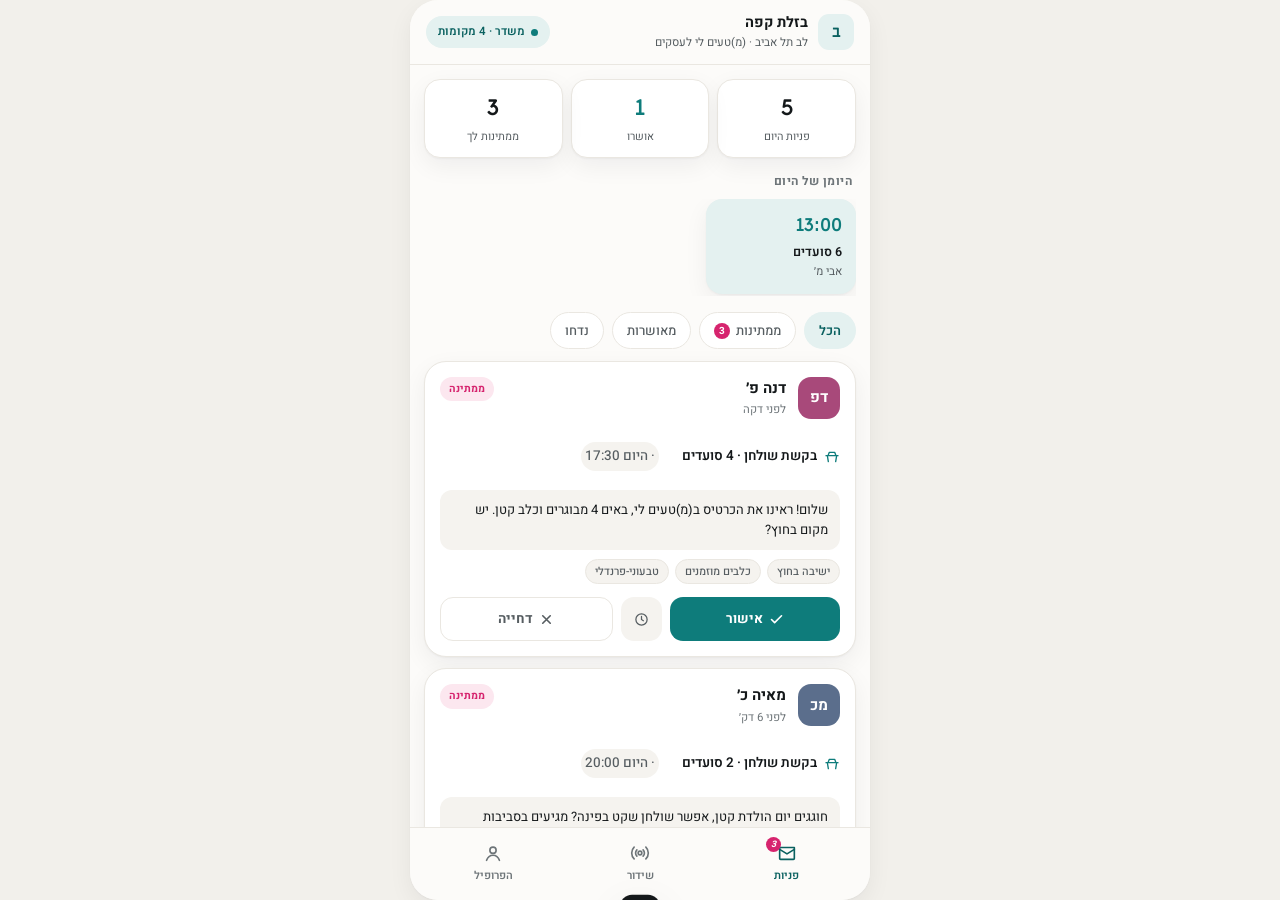
==== commit 051b50a2: "rename: ביס -> (מ)טעים לי Renames the product across every surface — titles, wordmarks, meta descrip" ====
--- a/business.html
+++ b/business.html
@@ -9,15 +9,15 @@
   img { max-width: 100%; }
   [hidden] { display: none !important; }
 </style>
-<title>ביס לעסקים</title>
-<meta name="description" content="אפליקציית העסק של ביס — פניות מלקוחות ועריכת הפרופיל במקום אחד, עם ניווט תחתון. גרסת דמו." />
+<title>(מ)טעים לי לעסקים</title>
+<meta name="description" content="אפליקציית העסק של (מ)טעים לי — פניות מלקוחות ועריכת הפרופיל במקום אחד, עם ניווט תחתון. גרסת דמו." />
 <link rel="preconnect" href="https://fonts.googleapis.com" />
 <link rel="preconnect" href="https://fonts.gstatic.com" crossorigin />
 <link rel="stylesheet" href="https://fonts.googleapis.com/css2?family=Heebo:wght@400;500;600;700;800&family=Miriam+Libre:wght@400;700&display=swap" />
 
 <style>
 /* ============================================================================
-   ביס לעסקים — business profile editor (demo)
+   (מ)טעים לי לעסקים — business profile editor (demo)
    "יום־יום" pass: light warm paper ground, soft rounded surfaces, low-
    saturation clay / sage / honey accents, feather-weight shadows.
    Committed light design — every color painted explicitly.
@@ -704,7 +704,7 @@
 }
 
 /* ============================================================================
-   ביס · פניות — the business inbox (demo)
+   (מ)טעים לי · פניות — the business inbox (demo)
    Same "יום־יום" language as the editor & the swipe app: warm paper, soft
    rounded surfaces, clay / sage / honey / plum accents, feather shadows.
    ============================================================================ */
@@ -1443,7 +1443,7 @@
             <div class="avatar">ב</div>
             <div class="who">
                 <b>בזלת קפה</b>
-                <span>לב תל אביב · ביס לעסקים</span>
+                <span>לב תל אביב · (מ)טעים לי לעסקים</span>
             </div>
         </div>
         <div class="appbar-slot">
@@ -1633,7 +1633,7 @@
         
                 <section class="section">
                     <div class="section-head"><span class="idx">08</span><h2>שולחן פנוי עכשיו</h2></div>
-                    <p class="section-hint">ההוק של ביס: כשיש מקום פנוי, הכרטיס שלכם קופץ למעלה אצל לקוחות בסביבה.</p>
+                    <p class="section-hint">ההוק של (מ)טעים לי: כשיש מקום פנוי, הכרטיס שלכם קופץ למעלה אצל לקוחות בסביבה.</p>
                     <div class="live-card off" id="liveCard">
                         <div class="live-row">
                             <h3>שידור מקומות פנויים</h3>
@@ -1767,7 +1767,7 @@
         {
             id: 'dana', name: 'דנה פ׳', initials: 'דפ', hue: HUES.dana, ago: 'לפני דקה',
             type: 'table', party: 4, when: 'היום 17:30', today: true, time: '17:30',
-            note: 'שלום! ראינו את הכרטיס בביס, באים 4 מבוגרים וכלב קטן. יש מקום בחוץ?',
+            note: 'שלום! ראינו את הכרטיס ב(מ)טעים לי, באים 4 מבוגרים וכלב קטן. יש מקום בחוץ?',
             liked: ['ישיבה בחוץ', 'כלבים מוזמנים', 'טבעוני-פרנדלי'],
             status: 'pending', proposed: null
         },
@@ -2017,7 +2017,7 @@
         detailId = id;
         $('#detailHead').innerHTML =
             '<div class="pic" style="background:' + q.hue + '">' + q.initials + '</div>' +
-            '<div class="who"><h3>' + q.name + '</h3><span>' + q.ago + ' · דרך ביס</span></div>' +
+            '<div class="who"><h3>' + q.name + '</h3><span>' + q.ago + ' · דרך (מ)טעים לי</span></div>' +
             '<button class="x tap" id="detailX" type="button" aria-label="סגירה">' + ICONS.x + '</button>';
 
         var reqBig = q.type === 'table' ? q.party + ' סועדים' : 'הבעת עניין כללית';
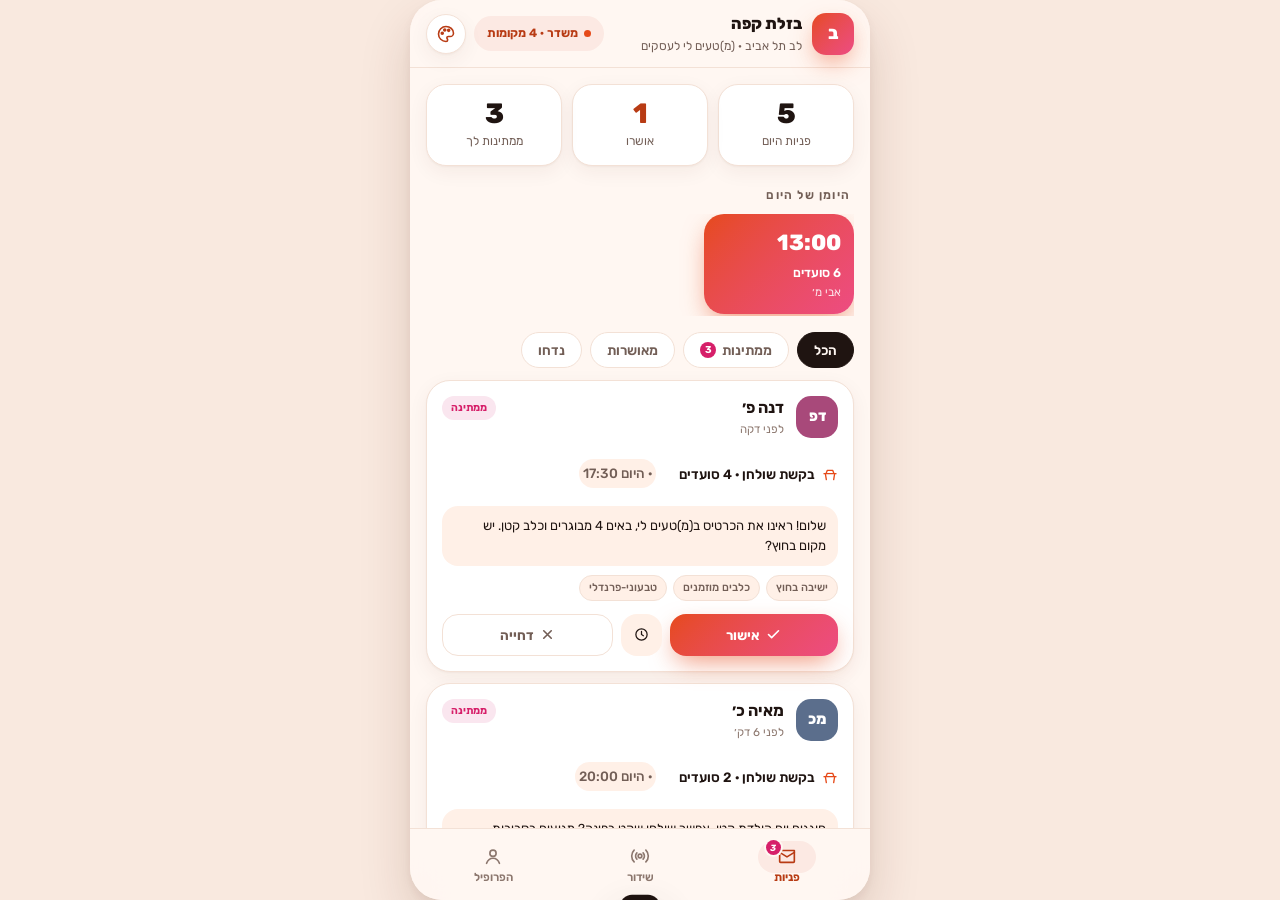
==== commit fe3a5265: "Redesign: "תיאבון" design layer (SuperUI) across all pages - src/apply-super.mjs: paprika accent wit" ====
--- a/business.html
+++ b/business.html
@@ -13,7 +13,20 @@
 <meta name="description" content="אפליקציית העסק של (מ)טעים לי — פניות מלקוחות ועריכת הפרופיל במקום אחד, עם ניווט תחתון. גרסת דמו." />
 <link rel="preconnect" href="https://fonts.googleapis.com" />
 <link rel="preconnect" href="https://fonts.gstatic.com" crossorigin />
-<link rel="stylesheet" href="https://fonts.googleapis.com/css2?family=Heebo:wght@400;500;600;700;800&family=Miriam+Libre:wght@400;700&display=swap" />
+<link rel="stylesheet" href="https://fonts.googleapis.com/css2?family=Rubik:wght@400;500;600;700;800&display=swap" />
+<!--SUPER:boot-->
+<script>
+(function () {
+    try {
+        var s = JSON.parse(localStorage.getItem('taimli-look') || '{}');
+        var dark = s.mode ? s.mode === 'dark' : matchMedia('(prefers-color-scheme: dark)').matches;
+        var r = document.documentElement;
+        r.setAttribute('data-theme', dark ? 'dark' : 'light');
+        if (s.accent) r.style.setProperty('--accent', s.accent);
+    } catch (e) {}
+})();
+</script>
+<!--/SUPER:boot-->
 
 <style>
 /* ============================================================================
@@ -1434,6 +1447,557 @@
 }
 .navdot.show { display: block; animation: bcPulse 1.2s ease-in-out infinite; }
 
+/* SUPER:style */
+
+@property --accent { syntax: '<color>'; inherits: true; initial-value: #E64A19; }
+:root {
+    /* ---- one accent drives everything; swapped live from the sheet ---- */
+    --accent: #E64A19;                 /* פפריקה */
+    --accent-hot: var(--accent);       /* gradient partner, hue-shifted below */
+    --urgent: #D61F69;                 /* expiring · destructive — semantic, not brand */
+
+    /* ---- warm, appetising neutrals ---- */
+    --bg: #FFF7F2;
+    --bg-edge: #F9E9DF;
+    --surface: #FFFFFF;
+    --raised: #FFF0E7;
+    --border: #F3E1D6;
+    --text: #1F1411;
+    --muted: #725E56;
+    --faint: #8C776E;
+
+    --accent-deep: color-mix(in srgb, var(--accent) 80%, #000);
+    --accent-soft: color-mix(in srgb, var(--accent) 12%, var(--surface));
+    --accent-line: color-mix(in srgb, var(--accent) 32%, var(--surface));
+    --urgent-soft: color-mix(in srgb, var(--urgent) 11%, var(--surface));
+    --grad: linear-gradient(135deg, var(--accent) 0%, var(--accent-hot) 100%);
+    --glow: 0 10px 26px -6px color-mix(in srgb, var(--accent) 60%, transparent);
+
+    --shadow-card: 0 1px 2px rgba(80, 30, 10, .04), 0 6px 20px rgba(80, 30, 10, .06);
+    --shadow-pop: 0 4px 10px rgba(80, 30, 10, .06), 0 24px 52px rgba(80, 30, 10, .16);
+    --scrim: rgba(36, 14, 6, .5);
+    --topbar: color-mix(in srgb, var(--bg) 82%, transparent);
+
+    --font-display: 'Rubik', 'Heebo', system-ui, sans-serif;
+    --font-ui: 'Rubik', 'Heebo', system-ui, -apple-system, 'Segoe UI', sans-serif;
+
+    --r-card: 24px;
+    --r-tile: 14px;
+
+    /* ---- legacy role names, so every older rule follows the new palette ---- */
+    --paper: var(--bg);
+    --paper-edge: var(--bg-edge);
+    --card: var(--surface);
+    --card-2: var(--raised);
+    --line: var(--border);
+    --ink: var(--text);
+    --ink-soft: var(--muted);
+    --ink-faint: var(--faint);
+    --teal: var(--accent);
+    --teal-deep: var(--accent-deep);
+    --teal-tint: var(--accent-soft);
+    --pink: var(--urgent);
+    --pink-tint: var(--urgent-soft);
+    --sage: var(--accent);
+    --sage-tint: var(--accent-soft);
+    --clay: var(--accent);
+    --clay-deep: var(--accent-deep);
+    --clay-tint: var(--accent-soft);
+    --honey: var(--urgent);
+    --honey-tint: var(--urgent-soft);
+    --plum: var(--muted);
+    --plum-tint: var(--raised);
+    --plum-line: var(--border);
+    --rose: var(--urgent);
+    --rose-tint: var(--urgent-soft);
+    --shadow-soft: var(--shadow-card);
+    --shadow-lift: var(--shadow-pop);
+    --shadow-depth-sm: var(--shadow-card);
+    --shadow-depth-md: var(--shadow-card);
+    --shadow-depth-lg: var(--shadow-pop);
+    --radius-sm: 14px;
+    --radius-tile: 18px;
+    --radius-btn: 999px;
+    --radius-card: var(--r-card);
+    --radius-frame: 32px;
+
+    color-scheme: light;
+    transition: --accent .25s ease-out;
+}
+@supports (color: oklch(from red l c h)) {
+    :root { --accent-hot: oklch(from var(--accent) calc(l + .03) c calc(h - 32)); }
+}
+:root[data-theme="dark"] {
+    --urgent: #FF4F93;
+    --bg: #140E0C;
+    --bg-edge: #0B0807;
+    --surface: #1E1613;
+    --raised: #2A1F1B;
+    --border: rgb(255 255 255 / .08);
+    --text: #FBF1EC;
+    --muted: #BFA9A0;
+    --faint: #9C877E;
+    --accent-deep: color-mix(in srgb, var(--accent) 62%, #fff);
+    --accent-soft: color-mix(in srgb, var(--accent) 20%, var(--surface));
+    --accent-line: color-mix(in srgb, var(--accent) 45%, var(--surface));
+    --urgent-soft: color-mix(in srgb, var(--urgent) 18%, var(--surface));
+    --shadow-card: none;
+    --shadow-pop: 0 24px 60px rgba(0, 0, 0, .55);
+    --scrim: rgba(0, 0, 0, .62);
+    color-scheme: dark;
+}
+
+body { transition: background-color .35s ease, color .35s ease; }
+
+.su-open {
+    width: 40px; height: 40px; border-radius: 50%; flex-shrink: 0;
+    display: grid; place-items: center; cursor: pointer;
+    background: var(--surface); color: var(--accent-deep);
+    border: 1px solid var(--border); box-shadow: var(--shadow-card);
+    transition: transform .18s cubic-bezier(.34,1.56,.64,1), background .35s, border-color .35s;
+}
+.su-open svg { width: 20px; height: 20px; }
+.su-open:active { transform: scale(.92); }
+.su-open.su-float {
+    position: fixed; z-index: 60; bottom: calc(18px + env(safe-area-inset-bottom)); left: 18px;
+    width: 48px; height: 48px; box-shadow: var(--shadow-pop);
+}
+
+.su-wrap {
+    position: fixed; inset: 0; z-index: 200; background: var(--scrim);
+    opacity: 0; pointer-events: none; transition: opacity .28s ease;
+    font-family: var(--font-ui); direction: rtl; color: var(--text);
+}
+.su-wrap.show { opacity: 1; pointer-events: auto; }
+.su-sheet {
+    position: absolute; inset-inline: 0; bottom: 0; margin: 0 auto;
+    max-width: 460px; max-height: 92dvh; overflow-y: auto;
+    background: var(--bg); border-radius: 30px 30px 0 0;
+    padding: 10px 20px calc(110px + env(safe-area-inset-bottom));
+    transform: translateY(105%); transition: transform .34s cubic-bezier(.22,1,.36,1), background-color .35s;
+}
+.su-wrap.show .su-sheet { transform: none; }
+.su-grip { width: 42px; height: 5px; border-radius: 999px; background: var(--border); margin: 0 auto 14px; }
+.su-head { display: flex; align-items: flex-start; justify-content: space-between; gap: 12px; }
+.su-head h2 { font-family: var(--font-display); font-size: 28px; font-weight: 800; letter-spacing: -.5px; line-height: 1.15; }
+.su-head p { font-size: 14px; color: var(--muted); margin-top: 4px; }
+.su-x {
+    width: 40px; height: 40px; border-radius: 50%; border: 1px solid var(--border);
+    background: var(--surface); color: var(--text); display: grid; place-items: center; cursor: pointer; flex-shrink: 0;
+}
+.su-x svg { width: 18px; height: 18px; }
+
+.su-label {
+    display: flex; justify-content: space-between; align-items: baseline;
+    margin: 24px 4px 10px; font-size: 12px; font-weight: 600; letter-spacing: 1.2px; color: var(--muted);
+}
+.su-label span { letter-spacing: 0; color: var(--accent-deep); font-weight: 700; }
+.su-card {
+    background: var(--surface); border: 1px solid var(--border); border-radius: var(--r-card);
+    box-shadow: var(--shadow-card); transition: background-color .35s, border-color .35s;
+}
+
+/* live preview: a mini offer card */
+.su-preview { margin-top: 18px; padding: 12px; display: flex; gap: 12px; align-items: stretch; }
+.su-pv-media {
+    width: 96px; flex-shrink: 0; border-radius: 18px; background: var(--grad);
+    position: relative; overflow: hidden; min-height: 112px;
+}
+.su-pv-media::before, .su-pv-media::after {
+    content: ''; position: absolute; border-radius: 50%; background: rgba(255,255,255,.9);
+}
+.su-pv-media::before { width: 64px; height: 64px; top: 24px; right: 16px; }
+.su-pv-media::after { width: 34px; height: 34px; top: 39px; right: 31px; background: color-mix(in srgb, var(--accent) 70%, #FFD08A); }
+.su-pv-body { flex: 1; min-width: 0; display: flex; flex-direction: column; gap: 3px; }
+.su-pv-chip {
+    align-self: flex-start; display: inline-flex; align-items: center; gap: 5px;
+    background: var(--urgent-soft); color: var(--urgent); font-weight: 700; font-size: 12px;
+    padding: 3px 9px; border-radius: 999px; font-variant-numeric: tabular-nums;
+}
+.su-pv-body b { font-size: 17px; font-weight: 700; margin-top: 4px; }
+.su-pv-body small { font-size: 12.5px; color: var(--muted); }
+.su-pv-row { display: flex; align-items: center; justify-content: space-between; gap: 8px; margin-top: auto; padding-top: 8px; }
+.su-pv-tag { font-size: 12px; font-weight: 600; color: var(--accent-deep); background: var(--accent-soft); padding: 4px 10px; border-radius: 999px; }
+.su-pv-cta { font-size: 13px; font-weight: 700; color: #fff; background: var(--grad); padding: 7px 14px; border-radius: 999px; box-shadow: var(--glow); }
+
+/* settings row */
+.su-row { display: flex; align-items: center; gap: 12px; padding: 14px 16px; min-height: 68px; }
+.su-tile {
+    width: 40px; height: 40px; border-radius: 12px; flex-shrink: 0;
+    display: grid; place-items: center; background: var(--accent-soft); color: var(--accent-deep);
+    transition: background-color .25s, color .25s;
+}
+.su-tile svg { width: 21px; height: 21px; }
+.su-txt { flex: 1; min-width: 0; }
+.su-txt b { display: block; font-size: 16px; font-weight: 600; }
+.su-txt small { display: block; font-size: 13px; color: var(--muted); margin-top: 1px; }
+
+/* sun / moon toggle — light: sun on sky; dark: moon among stars */
+.su-daynight {
+    position: relative; width: 62px; height: 34px; border-radius: 999px; border: 0; flex-shrink: 0;
+    background: #CFE3FF; cursor: pointer; overflow: hidden; transition: background-color .35s ease;
+}
+.su-daynight::before {           /* cloud */
+    content: ''; position: absolute; left: 9px; bottom: 6px; width: 18px; height: 7px; border-radius: 999px;
+    background: #fff; box-shadow: 5px -4px 0 -1px #fff; transition: opacity .25s, transform .35s;
+}
+.su-daynight .thumb {
+    position: absolute; top: 4px; right: 4px; width: 26px; height: 26px; border-radius: 50%;
+    background: #FFA62B; box-shadow: 0 0 0 4px rgba(255, 166, 43, .28);
+    transition: transform .34s cubic-bezier(.34,1.56,.64,1), background-color .3s, box-shadow .3s;
+}
+.su-daynight .thumb::after {     /* the bite that makes the crescent */
+    content: ''; position: absolute; width: 20px; height: 20px; border-radius: 50%;
+    top: -3px; left: -5px; background: #262150; transform: scale(0); transition: transform .3s ease;
+}
+.su-daynight .stars i {
+    position: absolute; width: 3px; height: 3px; border-radius: 50%; background: #fff;
+    opacity: 0; transform: scale(.3); transition: opacity .3s .1s, transform .3s .1s;
+}
+.su-daynight .stars i:nth-child(1) { top: 8px; right: 14px; }
+.su-daynight .stars i:nth-child(2) { top: 18px; right: 24px; width: 2px; height: 2px; }
+.su-daynight .stars i:nth-child(3) { top: 11px; right: 32px; }
+.su-daynight[aria-checked="true"] { background: #262150; }
+.su-daynight[aria-checked="true"]::before { opacity: 0; transform: translateX(-8px); }
+.su-daynight[aria-checked="true"] .thumb { transform: translateX(-28px); background: #F5F1FF; box-shadow: 0 0 10px rgba(245, 241, 255, .35); }
+.su-daynight[aria-checked="true"] .thumb::after { transform: scale(1); }
+.su-daynight[aria-checked="true"] .stars i { opacity: 1; transform: scale(1); }
+
+/* accent swatches */
+.su-swatches { display: flex; justify-content: space-between; padding: 16px 18px; }
+.su-sw {
+    width: 42px; height: 42px; border-radius: 50%; border: 0; cursor: pointer;
+    display: grid; place-items: center; color: #fff; position: relative;
+    transition: transform .2s cubic-bezier(.34,1.56,.64,1), box-shadow .2s;
+}
+.su-sw svg { width: 18px; height: 18px; transform: scale(0); transition: transform .22s cubic-bezier(.34,1.56,.64,1); }
+.su-sw[aria-checked="true"] { box-shadow: 0 0 0 3px var(--surface), 0 0 0 5px var(--sw); }
+.su-sw[aria-checked="true"] svg { transform: scale(1); }
+.su-sw:active { transform: scale(.9); }
+.su-sw-names { display: flex; justify-content: space-between; padding: 0 12px 14px; margin-top: -6px; }
+.su-sw-names span { width: 54px; text-align: center; font-size: 11px; color: var(--faint); font-weight: 500; transition: color .2s; }
+.su-sw-names span.on { color: var(--accent-deep); font-weight: 700; }
+
+/* staged changes */
+.su-pending {
+    position: fixed; z-index: 210; bottom: calc(14px + env(safe-area-inset-bottom));
+    left: 50%; width: min(420px, calc(100% - 40px));
+    display: flex; align-items: center; gap: 10px; padding: 10px 10px 10px 10px;
+    padding-inline-start: 18px;
+    background: var(--surface); border: 1px solid var(--border); border-radius: 22px;
+    box-shadow: 0 8px 30px rgba(40, 14, 4, .16);
+    transform: translate(-50%, 180%); transition: transform .3s cubic-bezier(.22,1,.36,1);
+    direction: rtl; font-family: var(--font-ui); color: var(--text);
+}
+.su-pending.show { transform: translate(-50%, 0); }
+.su-pending .dot { width: 7px; height: 7px; border-radius: 50%; background: var(--accent); flex-shrink: 0; }
+.su-pending .n { font-size: 14px; font-weight: 600; flex: 1; }
+.su-pending button { border: 0; cursor: pointer; font-family: inherit; font-weight: 700; font-size: 14px; }
+.su-pending .discard { background: none; color: var(--muted); padding: 10px 8px; }
+.su-pending .review { background: var(--grad); color: #fff; padding: 11px 20px; border-radius: 999px; box-shadow: var(--glow); }
+
+.su-toast {
+    position: fixed; z-index: 220; left: 50%; bottom: calc(22px + env(safe-area-inset-bottom));
+    transform: translate(-50%, 200%); background: var(--text); color: var(--bg);
+    font-family: var(--font-ui); font-weight: 600; font-size: 14px; direction: rtl;
+    padding: 12px 20px; border-radius: 999px; box-shadow: var(--shadow-pop);
+    transition: transform .4s cubic-bezier(.34,1.4,.64,1);
+}
+.su-toast.show { transform: translate(-50%, 0); }
+
+/* staggered entrance */
+@keyframes suRise { from { opacity: 0; transform: translateY(12px); } }
+.su-stagger > * { animation: suRise .32s cubic-bezier(.22,1,.36,1) both; animation-delay: calc(var(--i, 0) * 45ms); }
+
+@media (prefers-reduced-motion: reduce) {
+    .su-sheet, .su-pending, .su-toast, .su-daynight .thumb, .su-sw svg { transition: none; }
+    .su-stagger > * { animation: none; }
+}
+
+html { background: var(--bg-edge); }
+body { background: var(--bg-edge); font-family: var(--font-ui); letter-spacing: 0; }
+button, input, select, textarea { font-family: var(--font-ui); }
+#app { background: var(--bg); box-shadow: var(--shadow-pop); transition: background-color .35s; }
+@media (max-width: 480px) { #app { border-radius: 0; box-shadow: none; } }
+.tap:active { transform: scale(.95); filter: none; }
+
+/* ======================= customer: situation picker ======================= */
+.pick { padding: 0 20px 28px; position: relative; isolation: isolate; }
+.pick::before {                      /* warm hero wash */
+    content: ''; position: absolute; z-index: -1; inset: 0 0 auto 0; height: 380px;
+    background:
+        radial-gradient(120% 70% at 85% 0%, color-mix(in srgb, var(--accent) 26%, transparent) 0%, transparent 60%),
+        radial-gradient(90% 60% at 0% 20%, color-mix(in srgb, var(--accent-hot) 22%, transparent) 0%, transparent 65%),
+        linear-gradient(to bottom, transparent 55%, var(--bg));
+    transition: background .25s;
+}
+.pick-top { display: flex; align-items: center; justify-content: space-between; padding: 18px 0 0; }
+.brand-chip {
+    display: inline-flex; align-items: center; gap: 8px;
+    background: var(--surface); border: 1px solid var(--border); box-shadow: var(--shadow-card);
+    border-radius: 999px; padding: 8px 15px 8px 13px;
+    font-weight: 800; font-size: 16px; color: var(--text); letter-spacing: -.2px;
+}
+.brand-chip svg { width: 17px; height: 17px; color: var(--accent); }
+.live-pill {
+    display: inline-flex; align-items: center; gap: 8px; margin-top: 30px;
+    background: color-mix(in srgb, var(--surface) 80%, transparent); backdrop-filter: blur(8px);
+    border: 1px solid var(--border); border-radius: 999px; padding: 6px 13px;
+    font-size: 13px; font-weight: 600; color: var(--text);
+}
+.live-pill i { width: 8px; height: 8px; border-radius: 50%; background: var(--urgent); animation: suPulse 1.3s ease-in-out infinite; }
+.live-pill b { color: var(--accent-deep); font-weight: 800; }
+@keyframes suPulse { 0%, 100% { box-shadow: 0 0 0 0 color-mix(in srgb, var(--urgent) 50%, transparent); } 50% { box-shadow: 0 0 0 6px transparent; } }
+.pick h1 {
+    font-family: var(--font-display); font-weight: 800; font-size: 40px; line-height: 1.08;
+    letter-spacing: -1px; margin: 14px 0 10px;
+}
+.pick h1 em {
+    font-style: normal; background: var(--grad); -webkit-background-clip: text; background-clip: text; color: transparent;
+}
+.pick .sub { font-size: 15.5px; color: var(--muted); margin-bottom: 0; max-width: 34ch; }
+.sec-label {
+    display: flex; justify-content: space-between; align-items: baseline;
+    margin: 28px 4px 10px; font-size: 12px; font-weight: 600; letter-spacing: 1.2px; color: var(--muted);
+}
+.sec-label span { letter-spacing: 0; color: var(--accent-deep); font-weight: 700; }
+.sit-grid { gap: 12px; }
+.sit {
+    --h: var(--accent);
+    background: var(--surface); border: 1px solid var(--border); border-radius: 22px;
+    padding: 16px 15px 15px; min-height: 0; gap: 14px; box-shadow: var(--shadow-card);
+    color: var(--text); position: relative; overflow: hidden;
+    transition: transform .18s cubic-bezier(.34,1.56,.64,1), border-color .2s, background-color .35s, box-shadow .2s;
+}
+.sit::after {
+    content: ''; position: absolute; width: 90px; height: 90px; border-radius: 50%;
+    top: -40px; left: -34px; background: color-mix(in srgb, var(--h) 10%, transparent); pointer-events: none;
+}
+.sit:hover { border-color: color-mix(in srgb, var(--h) 45%, var(--surface)); box-shadow: var(--shadow-pop); }
+.sit .ico {
+    width: 44px; height: 44px; border-radius: 14px; display: grid; place-items: center;
+    background: color-mix(in srgb, var(--h) 14%, var(--surface)); color: var(--h);
+}
+:root[data-theme="dark"] .sit .ico { background: color-mix(in srgb, var(--h) 24%, var(--surface)); color: color-mix(in srgb, var(--h) 60%, #fff); }
+.sit svg, .sit .ico svg { width: 23px; height: 23px; color: inherit; }
+.sit b { font-size: 16px; font-weight: 700; }
+.sit span { font-size: 12.5px; color: var(--muted); }
+.sit .sit-live {
+    position: absolute; top: 14px; left: 14px;
+    font-style: normal; font-size: 11.5px; font-weight: 700; color: var(--accent-deep);
+    background: var(--accent-soft); padding: 3px 9px; border-radius: 999px;
+}
+.sit .sit-live.none { color: var(--faint); background: var(--raised); }
+.pick .foot { margin-top: 24px; color: var(--faint); }
+
+/* ======================= customer: live feed ======================= */
+.bar { border-bottom: 0; padding: 14px 16px 6px; }
+.sit-chip {
+    background: var(--accent-soft); border: 0; color: var(--accent-deep);
+    font-weight: 700; font-size: 14px; padding: 9px 16px 9px 13px;
+}
+.holds-pill {
+    background: var(--surface); border: 1px solid var(--border); color: var(--text);
+    font-weight: 700; padding: 8px 13px; box-shadow: var(--shadow-card);
+}
+.holds-pill.hot { background: var(--grad); border-color: transparent; color: #fff; box-shadow: var(--glow); }
+.feed-tools { display: flex; align-items: center; gap: 8px; }
+.when { background: var(--raised); margin: 8px 16px 10px; padding: 4px; }
+.wbtn { font-size: 14px; padding: 10px 6px; color: var(--muted); transition: background-color .2s, color .2s, box-shadow .2s; }
+.wbtn[aria-pressed="true"] { background: var(--surface); color: var(--accent-deep); font-weight: 700; box-shadow: 0 2px 8px rgba(60, 20, 5, .10); }
+
+.card { border-radius: 30px; box-shadow: var(--shadow-pop); }
+.c-media::after {
+    background: linear-gradient(to top, rgba(22, 10, 6, .94) 0%, rgba(22, 10, 6, .45) 46%, rgba(22, 10, 6, 0) 68%);
+}
+.t-chip { font-weight: 700 !important; padding: 7px 13px; }
+.s-chip { background: rgba(255, 255, 255, .2); backdrop-filter: blur(8px); font-weight: 700; padding: 7px 12px; }
+.c-body { padding: 20px 20px 22px; }
+.c-eyebrow {
+    display: inline-block; background: var(--grad); color: #fff; opacity: 1;
+    font-size: 11.5px; letter-spacing: .3px; padding: 4px 11px; border-radius: 999px; margin-bottom: 9px;
+}
+.c-offer { font-family: var(--font-display); font-weight: 800; font-size: 30px; letter-spacing: -.6px; line-height: 1.12; }
+.c-note { font-size: 13.5px; color: rgba(255, 255, 255, .78); margin-top: 5px; }
+.c-venue { font-size: 14.5px; font-weight: 700; }
+.c-fit { background: rgba(255, 255, 255, .16); backdrop-filter: blur(8px); font-size: 12.5px; padding: 6px 12px; }
+.stamp { font-family: var(--font-display); font-weight: 800; border-radius: 14px; }
+.stamp.yes { color: #fff; background: var(--grad); border-color: transparent; }
+.stamp.no { color: #fff; border-color: rgba(255,255,255,.85); }
+
+.acts { gap: 22px; padding: 14px 0 20px; }
+.act { background: var(--surface); border: 1px solid var(--border); box-shadow: var(--shadow-card); }
+.act.no { width: 60px; height: 60px; color: var(--muted); }
+.act.info { width: 48px; height: 48px; color: var(--faint); }
+.act.yes { width: 76px; height: 76px; background: var(--grad); color: #fff; border: 0; box-shadow: var(--glow); }
+.act.yes svg { width: 32px; height: 32px; }
+
+.empty { border-radius: 30px; background: var(--surface); }
+.empty svg.big { color: var(--accent); }
+.empty h2 { font-family: var(--font-display); font-weight: 800; font-size: 22px; }
+.empty .btn { background: var(--grad); box-shadow: var(--glow); padding: 13px 24px; }
+.empty .btn.ghost { background: var(--raised); color: var(--text); box-shadow: none; }
+
+.modal-wrap { background: var(--scrim); }
+.modal { border-radius: 30px; background: var(--surface); }
+.modal .spark { background: var(--grad); color: #fff; box-shadow: var(--glow); width: 68px; height: 68px; }
+.modal h2 { font-weight: 800; font-size: 24px; letter-spacing: -.4px; }
+.arrive { background: var(--accent-soft); border: 0; border-radius: 18px; }
+.arrive .num { color: var(--accent-deep); font-weight: 800; font-size: 36px; }
+.modal-btns .primary { background: var(--grad); color: #fff; box-shadow: var(--glow); }
+.modal-btns .ghost { background: var(--raised); color: var(--text); }
+
+.tray-wrap { background: var(--scrim); }
+.tray { background: var(--bg); border-radius: 30px 30px 0 0; }
+.tray-head h2 { font-weight: 800; font-size: 22px; }
+.hold { background: var(--surface); border-radius: 20px; }
+
+.toast { background: var(--text); color: var(--bg); }
+.toast b { color: inherit; }
+
+/* ======================= business: shell ======================= */
+.appbar {
+    background: var(--topbar); backdrop-filter: blur(18px); -webkit-backdrop-filter: blur(18px);
+    border-bottom: 1px solid var(--border); padding: 12px 16px;
+}
+.brand .avatar {
+    width: 42px; height: 42px; border-radius: 14px; background: var(--grad); color: #fff;
+    font-weight: 800; font-size: 18px; box-shadow: var(--glow);
+}
+.brand .who b { font-size: 16px; font-weight: 800; }
+.brand .who span { font-size: 12px; color: var(--muted); white-space: nowrap; overflow: hidden; text-overflow: ellipsis; }
+.live-toggle { font-size: 12px; font-weight: 700; padding: 7px 12px; }
+.live-toggle.on { background: var(--accent-soft); color: var(--accent-deep); border-color: transparent; }
+.live-toggle.on i { background: var(--accent); }
+.appbar .btn.icon { width: 40px; height: 40px; padding: 0; justify-content: center; border-radius: 50%; }
+.appbar .btn.icon svg { width: 19px; height: 19px; }
+
+.bottomnav {
+    background: var(--topbar); backdrop-filter: blur(18px); -webkit-backdrop-filter: blur(18px);
+    border-top: 1px solid var(--border); padding-top: 8px;
+}
+.navbtn { color: var(--faint); font-size: 11.5px; transition: color .2s; }
+.navbtn svg { position: relative; z-index: 1; }
+.navbtn::before {
+    content: ''; position: absolute; top: 4px; left: 50%; width: 58px; height: 32px; border-radius: 999px;
+    background: var(--accent-soft); transform: translateX(-50%) scaleX(.4); opacity: 0;
+    transition: transform .28s cubic-bezier(.34,1.56,.64,1), opacity .2s;
+}
+.navbtn.active { color: var(--accent-deep); font-weight: 700; }
+.navbtn.active::before { transform: translateX(-50%) scaleX(1); opacity: 1; }
+.navbtn span { position: relative; z-index: 1; }
+.navbadge { background: var(--urgent); z-index: 2; box-shadow: 0 0 0 2px var(--bg); }
+.navdot { z-index: 2; background: var(--accent); }
+
+/* ======================= business: inbox ======================= */
+.scroll { padding: 16px 16px 32px; }
+.stats { gap: 10px; }
+.stat { background: var(--surface); border-radius: 20px; padding: 14px 10px; box-shadow: var(--shadow-card); }
+.stat b { font-family: var(--font-display); font-weight: 800; font-size: 28px; line-height: 1.1; }
+.stat.accent b { color: var(--accent-deep); }
+.stat span { font-size: 12px; }
+.today h2 { font-size: 12px; font-weight: 600; letter-spacing: 1.2px; color: var(--muted); margin: 20px 4px 10px; }
+.booking { background: var(--grad); color: #fff; border: 0; border-radius: 20px; box-shadow: var(--glow); }
+.booking .t { color: #fff; font-family: var(--font-display); font-weight: 800; font-size: 22px; }
+.booking .p, .booking .n { color: #fff; }
+.booking .n { opacity: .85; }
+.fchip { font-size: 13.5px; padding: 9px 16px; font-weight: 600; transition: background-color .2s, color .2s; }
+.fchip[aria-pressed="true"] { background: var(--text); border-color: var(--text); color: var(--bg); }
+.fchip .badge { background: var(--urgent); }
+.inq { border-radius: 24px; background: var(--surface); }
+.pic { border-radius: 15px; font-weight: 800; }
+.inq-id h3 { font-size: 16px; font-weight: 700; }
+.pill.pending { background: var(--urgent-soft) !important; color: var(--urgent) !important; }
+.pill.approved { background: var(--accent-soft); color: var(--accent-deep); }
+.inq-kind svg { color: var(--accent); }
+.inq-note { background: var(--raised); border-radius: 16px; }
+.inq-actions button { border-radius: 16px; padding: 12px; font-weight: 700; }
+.btn-approve { background: var(--grad) !important; color: #fff !important; box-shadow: var(--glow); }
+.btn-decline { background: var(--surface); color: var(--muted) !important; }
+.btn-alt { background: var(--raised); color: var(--text); }
+.alt-box .send, .reply-row button { background: var(--grad); }
+.sheet-wrap, .overlay { background: var(--scrim); }
+.sheet { background: var(--bg); border-radius: 30px 30px 0 0; }
+.sheet h2 { font-weight: 800; }
+.reasons button { background: var(--surface); border-radius: 16px; }
+.detail { background: var(--bg); }
+.detail-cta .approve { background: var(--grad); color: #fff; }
+.msg.them { background: var(--raised); }
+.msg.you { background: var(--accent); color: #fff; }
+
+/* ======================= business: broadcast ======================= */
+.bc-scroll { padding: 16px 16px 32px; gap: 16px; }
+.bc-card { border-radius: 24px; padding: 20px 18px; background: var(--surface); }
+.bc-card h2 { font-weight: 800; font-size: 20px; letter-spacing: -.3px; }
+.bc-off .dot { background: var(--faint); }
+.bc-off h2 { font-size: 24px; }
+.bc-off p b { color: var(--urgent); }
+.bc-on { background: var(--grad); box-shadow: var(--glow); }
+.bc-on .what { font-weight: 800; font-size: 24px; }
+.bc-stat { background: rgba(255, 255, 255, .18); border-radius: 16px; }
+.bc-on .acts button.stop { background: #fff; color: color-mix(in srgb, var(--accent) 82%, #000); }
+.bc-chip { font-weight: 600; transition: background-color .2s, color .2s; }
+.bc-chip[aria-pressed="true"] { background: var(--text); color: var(--bg); border-color: var(--text); }
+.bc-step button { background: var(--raised); border: 0; color: var(--text); }
+.bc-step .n { font-weight: 800; font-size: 34px; }
+.bc-go { background: var(--grad); border-radius: 999px; box-shadow: var(--glow); font-size: 17px; }
+.bc-cell { border-radius: 10px; }
+.bc-cell.c1 { background: var(--raised); }
+.bc-cell.c2 { background: color-mix(in srgb, var(--accent) 16%, var(--surface)); }
+.bc-cell.c3 { background: color-mix(in srgb, var(--accent) 36%, var(--surface)); }
+.bc-cell.c4 { background: color-mix(in srgb, var(--accent) 66%, var(--surface)); color: #fff; }
+.bc-cell.c5 { background: var(--accent); color: #fff; }
+.bc-cell.dead { background: var(--surface); border-color: var(--urgent); color: var(--urgent); }
+.bc-cell.picked { background: var(--urgent); border-color: var(--urgent); color: #fff; }
+.bc-roi div b { font-weight: 800; font-size: 26px; color: var(--accent-deep); }
+
+/* ======================= business: profile editor ======================= */
+.profile-progress { padding: 14px 18px 4px; }
+.progress-track { height: 8px; background: var(--raised); }
+.progress-fill { background: var(--grad); }
+.progress-label b { color: var(--accent-deep); }
+.editor { padding: 16px 16px 44px; gap: 16px; }
+.section { border-radius: 24px; padding: 22px 18px; background: var(--surface); }
+.section-head { align-items: center; gap: 10px; }
+.section-head h2 { font-weight: 800; font-size: 20px; letter-spacing: -.3px; }
+.section-head .idx {
+    min-width: 30px; height: 30px; border-radius: 10px; display: grid; place-items: center;
+    background: var(--accent-soft); color: var(--accent-deep); font-size: 12.5px; font-weight: 800; letter-spacing: 0;
+}
+.field label { color: var(--muted); font-weight: 600; }
+input[type="text"], input[type="tel"], input[type="url"], textarea, select {
+    background-color: var(--raised); border: 1.5px solid transparent; border-radius: 16px; color: var(--text);
+}
+input:focus, textarea:focus, select:focus {
+    background-color: var(--surface); border-color: var(--accent);
+    box-shadow: 0 0 0 4px color-mix(in srgb, var(--accent) 16%, transparent);
+}
+.chip { background: var(--surface); border-color: var(--border); color: var(--muted); font-weight: 500; transition: background-color .2s, color .2s, border-color .2s; }
+.chip[aria-pressed="true"] { background: var(--accent-soft); border-color: var(--accent-line); color: var(--accent-deep); font-weight: 700; }
+.seg { background: var(--raised); border: 0; border-radius: 16px; transition: background-color .2s, color .2s; }
+.seg[aria-pressed="true"] { background: var(--grad); color: #fff; box-shadow: var(--glow); }
+.dish { background: var(--raised); border-radius: 18px; }
+.dish input { background: var(--surface); }
+.add-row { background: var(--accent-soft); color: var(--accent-deep); border: 1.5px dashed var(--accent-line); border-radius: 16px; font-weight: 700; }
+.add-photo { background: var(--raised); border-color: var(--accent-line); }
+.photo { border-radius: 18px; }
+.photo .cover-tag { background: var(--grad); color: #fff; }
+.switch { background: var(--border); }
+.switch[aria-checked="true"] { background: var(--accent); }
+.live-card { background: var(--raised); border: 0; border-radius: 20px; }
+.btn { font-weight: 700; }
+.btn.ghost { background: var(--surface); border: 1px solid var(--border); color: var(--text); }
+.btn.save { background: var(--grad); color: #fff; box-shadow: var(--glow); }
+.preview-hdr span { color: rgba(255,255,255,.85); }
+.swipe-card { border-radius: 28px; }
+.swipe-live { background: var(--surface) !important; color: var(--text) !important; }
+.swipe-live i { background: var(--urgent); }
+.circle-btn.nope { background: var(--surface); color: var(--muted); }
+.circle-btn.like { background: var(--grad); box-shadow: var(--glow); }
+.swipe-dish span:last-child, .dish-price { color: var(--accent-deep) !important; }
+.day-closed-tag { color: var(--urgent); }
+
+/* /SUPER:style */
 </style>
 </head>
 <body>
@@ -1451,9 +2015,10 @@
                 <div class="live-toggle on" id="liveToggle"><i></i><span id="liveLabel">משדר · 4 מקומות</span></div>
             </div>
             <div data-slot="profile" hidden>
-                <button class="btn ghost tap" id="previewBtn" type="button">תצוגה מקדימה</button>
+                <button class="btn ghost icon tap" id="previewBtn" type="button" aria-label="תצוגה מקדימה" title="תצוגה מקדימה"><svg viewBox="0 0 24 24" fill="none" stroke="currentColor" stroke-width="2" stroke-linecap="round" stroke-linejoin="round"><path d="M2 12s3.6-7 10-7 10 7 10 7-3.6 7-10 7S2 12 2 12z"/><circle cx="12" cy="12" r="3"/></svg></button>
                 <button class="btn save tap" id="saveBtn" type="button">שמירה</button>
             </div>
+            <button class="su-open tap" type="button" data-su-open></button>
         </div>
     </header>
 
@@ -1512,10 +2077,10 @@
                     <p class="bc-hint">תפוסה ממוצעת לפי שמונת השבועות האחרונים. הקישו על משבצת מסומנת כדי לשדר לחלון הזה.</p>
                     <div class="bc-grid" id="bcGrid"></div>
                     <div class="bc-legend">
-                        <span><i style="background:#F4F1EC"></i>ריק</span>
-                        <span><i style="background:#C3DFDD"></i>בסדר</span>
-                        <span><i style="background:#0E7C7B"></i>מלא</span>
-                        <span><i style="background:#fff; border:1.5px solid #D6246E"></i>חלון מת · אפשר לשדר</span>
+                        <span><i style="background:var(--card-2)"></i>ריק</span>
+                        <span><i style="background:color-mix(in srgb, var(--teal) 36%, var(--card))"></i>בסדר</span>
+                        <span><i style="background:var(--teal)"></i>מלא</span>
+                        <span><i style="background:var(--card); border:1.5px solid var(--pink)"></i>חלון מת · אפשר לשדר</span>
                     </div>
                 </section>
         
@@ -2773,5 +3338,170 @@
     sync();
 })();
 </script>
+<!--SUPER:sheet-->
+<script>
+(function () {
+    var KEY = 'taimli-look';
+    var ACCENTS = [
+        { hex: '#E64A19', name: 'פפריקה' },
+        { hex: '#D81B60', name: 'פטל' },
+        { hex: '#0E8A5F', name: 'בזיליקום' },
+        { hex: '#7B3FE4', name: 'חציל' },
+        { hex: '#2F5BEA', name: 'אוכמניות' }
+    ];
+    var root = document.documentElement;
+    var mq = window.matchMedia ? matchMedia('(prefers-color-scheme: dark)') : null;
+
+    function read() { try { return JSON.parse(localStorage.getItem(KEY) || '{}'); } catch (e) { return {}; } }
+    function write(s) { try { localStorage.setItem(KEY, JSON.stringify(s)); } catch (e) {} }
+    function effective(s) {
+        return {
+            mode: s.mode || (mq && mq.matches ? 'dark' : 'light'),
+            accent: (s.accent || ACCENTS[0].hex).toUpperCase()
+        };
+    }
+    function accentName(hex) {
+        for (var i = 0; i < ACCENTS.length; i++) if (ACCENTS[i].hex.toUpperCase() === hex) return ACCENTS[i].name;
+        return ACCENTS[0].name;
+    }
+    function apply(v) {
+        root.setAttribute('data-theme', v.mode);
+        root.style.setProperty('--accent', v.accent);
+        var m = document.querySelector('meta[name="theme-color"]');
+        if (m) m.setAttribute('content', v.mode === 'dark' ? '#140E0C' : '#FFF7F2');
+    }
+
+    var saved = effective(read());
+    var draft = { mode: saved.mode, accent: saved.accent };
+    apply(saved);
+    if (mq && mq.addEventListener) mq.addEventListener('change', function () {
+        if (read().mode) return;
+        saved = effective(read()); draft = { mode: saved.mode, accent: saved.accent }; apply(saved); sync();
+    });
+
+    var SUN = '<svg viewBox="0 0 24 24" fill="none" stroke="currentColor" stroke-width="2" stroke-linecap="round"><circle cx="12" cy="12" r="4.2"/><path d="M12 2.5v2.2M12 19.3v2.2M4.6 4.6l1.6 1.6M17.8 17.8l1.6 1.6M2.5 12h2.2M19.3 12h2.2M4.6 19.4l1.6-1.6M17.8 6.2l1.6-1.6"/></svg>';
+    var MOON = '<svg viewBox="0 0 24 24" fill="none" stroke="currentColor" stroke-width="2" stroke-linecap="round" stroke-linejoin="round"><path d="M20 14.5A8 8 0 0 1 9.5 4a8 8 0 1 0 10.5 10.5z"/></svg>';
+    var DROP = '<svg viewBox="0 0 24 24" fill="none" stroke="currentColor" stroke-width="2" stroke-linecap="round" stroke-linejoin="round"><path d="M12 3s6 6.4 6 11a6 6 0 0 1-12 0c0-4.6 6-11 6-11z"/></svg>';
+    var CHECK = '<svg viewBox="0 0 24 24" fill="none" stroke="currentColor" stroke-width="3.2" stroke-linecap="round" stroke-linejoin="round"><path d="M20 6 9 17l-5-5"/></svg>';
+    var PALETTE = '<svg viewBox="0 0 24 24" fill="none" stroke="currentColor" stroke-width="1.9" stroke-linecap="round" stroke-linejoin="round"><path d="M12 3a9 9 0 0 0 0 18c1.4 0 2-.9 2-1.8 0-1.3-1-1.6-1-2.7 0-1 .8-1.5 1.8-1.5H17a4 4 0 0 0 4-4C21 6.6 17 3 12 3z"/><circle cx="7.5" cy="11" r="1.2" fill="currentColor"/><circle cx="10.5" cy="7.2" r="1.2" fill="currentColor"/><circle cx="15.2" cy="7.6" r="1.2" fill="currentColor"/></svg>';
+    var X = '<svg viewBox="0 0 24 24" fill="none" stroke="currentColor" stroke-width="2.4" stroke-linecap="round"><path d="M6 6l12 12M18 6 6 18"/></svg>';
+
+    var wrap = document.createElement('div');
+    wrap.className = 'su-wrap'; wrap.setAttribute('aria-hidden', 'true');
+    wrap.innerHTML =
+        '<div class="su-sheet" role="dialog" aria-modal="true" aria-label="המראה שלך">' +
+            '<div class="su-grip"></div>' +
+            '<div class="su-head"><div><h2>המראה שלך</h2><p>שיהיה טעים גם לעיניים.</p></div>' +
+                '<button class="su-x" type="button" aria-label="סגירה">' + X + '</button></div>' +
+            '<div class="su-card su-preview" aria-hidden="true">' +
+                '<div class="su-pv-media"></div>' +
+                '<div class="su-pv-body">' +
+                    '<span class="su-pv-chip">⏱ 12:40</span>' +
+                    '<b>קפה שני על הבית</b><small>בזלת קפה · 4 דק׳ הליכה</small>' +
+                    '<div class="su-pv-row"><span class="su-pv-tag">2 מקומות</span><span class="su-pv-cta">תופס!</span></div>' +
+                '</div>' +
+            '</div>' +
+            '<div class="su-label">מצב תצוגה <span data-su="modeVal"></span></div>' +
+            '<div class="su-card"><div class="su-row">' +
+                '<span class="su-tile" data-su="modeIco"></span>' +
+                '<div class="su-txt"><b data-su="modeTitle"></b><small data-su="modeSub"></small></div>' +
+                '<button class="su-daynight" type="button" role="switch" aria-label="מצב כהה" data-su="mode">' +
+                    '<span class="stars"><i></i><i></i><i></i></span><i class="thumb"></i></button>' +
+            '</div></div>' +
+            '<div class="su-label">צבע הטעם <span data-su="accentVal"></span></div>' +
+            '<div class="su-card">' +
+                '<div class="su-swatches" role="radiogroup" aria-label="צבע">' +
+                    ACCENTS.map(function (a) {
+                        return '<button class="su-sw" type="button" role="radio" aria-label="' + a.name + '" data-hex="' + a.hex.toUpperCase() +
+                            '" style="background:' + a.hex + ';--sw:' + a.hex + '">' + CHECK + '</button>';
+                    }).join('') +
+                '</div>' +
+                '<div class="su-sw-names">' + ACCENTS.map(function (a) { return '<span data-hex="' + a.hex.toUpperCase() + '">' + a.name + '</span>'; }).join('') + '</div>' +
+            '</div>' +
+            '<div class="su-label">מה זה משנה</div>' +
+            '<div class="su-card"><div class="su-row">' +
+                '<span class="su-tile">' + DROP + '</span>' +
+                '<div class="su-txt"><b>בכל המסכים</b><small>צד הלקוח, צד העסק ומסמך המיקוד — יחד.</small></div>' +
+            '</div></div>' +
+        '</div>';
+
+    var bar = document.createElement('div');
+    bar.className = 'su-pending';
+    bar.innerHTML = '<i class="dot"></i><span class="n" data-su="n"></span>' +
+        '<button class="discard" type="button">ביטול</button><button class="review" type="button">שמירה</button>';
+
+    var toast = document.createElement('div');
+    toast.className = 'su-toast';
+
+    document.body.appendChild(wrap);
+    document.body.appendChild(bar);
+    document.body.appendChild(toast);
+
+    function q(k) { return wrap.querySelector('[data-su="' + k + '"]'); }
+    function changes() { return (draft.mode !== saved.mode ? 1 : 0) + (draft.accent !== saved.accent ? 1 : 0); }
+
+    function sync() {
+        var dark = draft.mode === 'dark';
+        q('mode').setAttribute('aria-checked', dark ? 'true' : 'false');
+        q('modeIco').innerHTML = dark ? MOON : SUN;
+        q('modeTitle').textContent = dark ? 'מצב כהה' : 'מצב בהיר';
+        q('modeSub').textContent = dark ? 'הקישו בשביל אור יום' : 'הקישו כדי להחשיך';
+        q('modeVal').textContent = dark ? 'כהה' : 'בהיר';
+        q('accentVal').textContent = accentName(draft.accent);
+        Array.prototype.forEach.call(wrap.querySelectorAll('.su-sw'), function (b) {
+            b.setAttribute('aria-checked', b.getAttribute('data-hex') === draft.accent ? 'true' : 'false');
+        });
+        Array.prototype.forEach.call(wrap.querySelectorAll('.su-sw-names span'), function (s) {
+            s.classList.toggle('on', s.getAttribute('data-hex') === draft.accent);
+        });
+        var n = changes();
+        bar.querySelector('[data-su="n"]').textContent = n === 1 ? 'שינוי אחד' : n + ' שינויים';
+        bar.classList.toggle('show', n > 0 && wrap.classList.contains('show'));
+    }
+    function setDraft(k, v) {
+        draft[k] = v;
+        var go = function () { apply(draft); sync(); };
+        if (k === 'mode' && document.startViewTransition) document.startViewTransition(go); else go();
+    }
+    function flash(t) {
+        toast.textContent = t; toast.classList.add('show');
+        clearTimeout(flash.t); flash.t = setTimeout(function () { toast.classList.remove('show'); }, 1800);
+    }
+    function open() { wrap.classList.add('show'); wrap.setAttribute('aria-hidden', 'false'); sync(); }
+    function discard() { draft = { mode: saved.mode, accent: saved.accent }; apply(saved); sync(); }
+    function close() { if (changes()) discard(); wrap.classList.remove('show'); wrap.setAttribute('aria-hidden', 'true'); sync(); }
+    function commit() {
+        saved = { mode: draft.mode, accent: draft.accent };
+        write({ mode: saved.mode, accent: saved.accent });
+        sync(); wrap.classList.remove('show'); wrap.setAttribute('aria-hidden', 'true'); bar.classList.remove('show');
+        flash('המראה נשמר · ' + accentName(saved.accent));
+    }
+
+    q('mode').addEventListener('click', function () { setDraft('mode', draft.mode === 'dark' ? 'light' : 'dark'); });
+    Array.prototype.forEach.call(wrap.querySelectorAll('.su-sw'), function (b) {
+        b.addEventListener('click', function () { setDraft('accent', b.getAttribute('data-hex')); });
+    });
+    wrap.querySelector('.su-x').addEventListener('click', close);
+    wrap.addEventListener('click', function (e) { if (e.target === wrap) close(); });
+    bar.querySelector('.discard').addEventListener('click', discard);
+    bar.querySelector('.review').addEventListener('click', commit);
+    document.addEventListener('keydown', function (e) { if (e.key === 'Escape' && wrap.classList.contains('show')) close(); });
+
+    var triggers = document.querySelectorAll('[data-su-open]');
+    if (!triggers.length) {
+        var f = document.createElement('button');
+        f.type = 'button'; f.className = 'su-open su-float'; f.setAttribute('data-su-open', '');
+        document.body.appendChild(f);
+        triggers = [f];
+    }
+    Array.prototype.forEach.call(triggers, function (t) {
+        if (!t.innerHTML.trim()) t.innerHTML = PALETTE;
+        t.setAttribute('aria-label', 'המראה שלך');
+        t.addEventListener('click', open);
+    });
+    sync();
+})();
+</script>
+<!--/SUPER:sheet-->
 </body>
 </html>
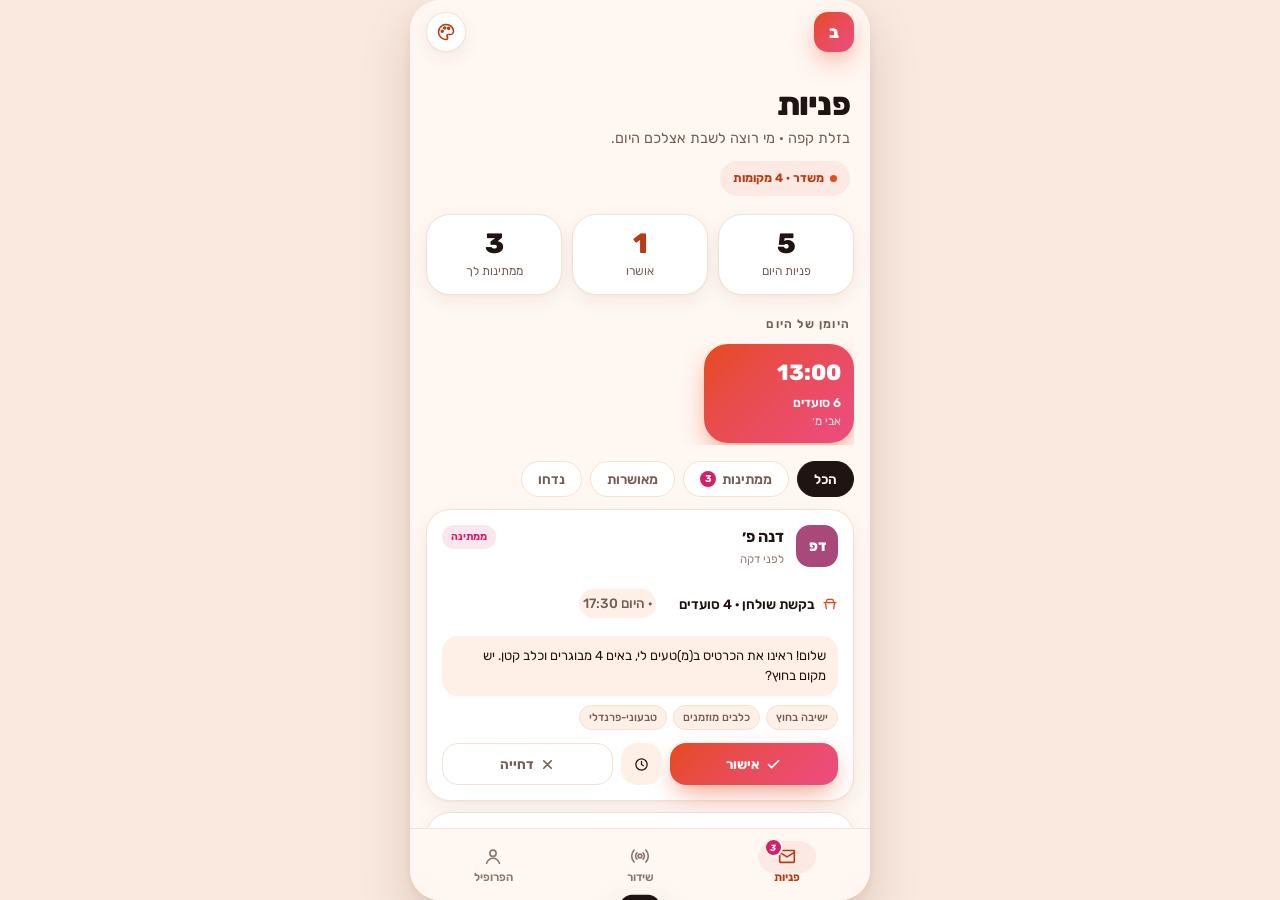
==== commit 1f65317b: "SuperUI pass 2: text size, UI style, review step, large->compact titles - appearance sheet: text siz" ====
--- a/business.html
+++ b/business.html
@@ -23,6 +23,8 @@
         var r = document.documentElement;
         r.setAttribute('data-theme', dark ? 'dark' : 'light');
         if (s.accent) r.style.setProperty('--accent', s.accent);
+        if (s.ts) r.style.setProperty('--ts', s.ts);
+        if (s.ui && s.ui !== 'rounded') r.setAttribute('data-ui', s.ui);
     } catch (e) {}
 })();
 </script>
@@ -1481,8 +1483,14 @@
     --font-display: 'Rubik', 'Heebo', system-ui, sans-serif;
     --font-ui: 'Rubik', 'Heebo', system-ui, -apple-system, 'Segoe UI', sans-serif;
 
+    /* ---- UI style: Rounded (default) · Soft · Crisp ---- */
     --r-card: 24px;
+    --r-card-lg: 30px;
     --r-tile: 14px;
+    --r-field: 16px;
+    --r-btn: 999px;
+    --r-chip: 999px;
+    --ts: 1;                           /* text size: .9 · 1 · 1.12 · 1.25 */
 
     /* ---- legacy role names, so every older rule follows the new palette ---- */
     --paper: var(--bg);
@@ -1515,15 +1523,20 @@
     --shadow-depth-sm: var(--shadow-card);
     --shadow-depth-md: var(--shadow-card);
     --shadow-depth-lg: var(--shadow-pop);
-    --radius-sm: 14px;
-    --radius-tile: 18px;
-    --radius-btn: 999px;
+    --radius-sm: var(--r-field);
+    --radius-tile: var(--r-field);
+    --radius-btn: var(--r-btn);
     --radius-card: var(--r-card);
-    --radius-frame: 32px;
+    --radius-frame: var(--r-card-lg);
 
     color-scheme: light;
     transition: --accent .25s ease-out;
 }
+:root[data-ui="soft"]  { --r-card: 16px; --r-card-lg: 20px; --r-tile: 11px; --r-field: 12px; --r-btn: 14px; --r-chip: 12px; }
+:root[data-ui="crisp"] { --r-card: 10px; --r-card-lg: 12px; --r-tile: 7px;  --r-field: 8px;  --r-btn: 8px;  --r-chip: 6px; }
+/* text size scales the page content; the appearance sheet and its bar stay put */
+body > :not(.su-wrap, .su-pending, .su-toast, .su-open, script, style) { zoom: var(--ts); }
+.su-preview { zoom: var(--ts); }
 @supports (color: oklch(from red l c h)) {
     :root { --accent-hot: oklch(from var(--accent) calc(l + .03) c calc(h - 32)); }
 }
@@ -1572,7 +1585,7 @@
 .su-sheet {
     position: absolute; inset-inline: 0; bottom: 0; margin: 0 auto;
     max-width: 460px; max-height: 92dvh; overflow-y: auto;
-    background: var(--bg); border-radius: 30px 30px 0 0;
+    background: var(--bg); border-radius: var(--r-card-lg) var(--r-card-lg) 0 0;
     padding: 10px 20px calc(110px + env(safe-area-inset-bottom));
     transform: translateY(105%); transition: transform .34s cubic-bezier(.22,1,.36,1), background-color .35s;
 }
@@ -1600,7 +1613,7 @@
 /* live preview: a mini offer card */
 .su-preview { margin-top: 18px; padding: 12px; display: flex; gap: 12px; align-items: stretch; }
 .su-pv-media {
-    width: 96px; flex-shrink: 0; border-radius: 18px; background: var(--grad);
+    width: 96px; flex-shrink: 0; border-radius: var(--r-field); background: var(--grad);
     position: relative; overflow: hidden; min-height: 112px;
 }
 .su-pv-media::before, .su-pv-media::after {
@@ -1612,18 +1625,18 @@
 .su-pv-chip {
     align-self: flex-start; display: inline-flex; align-items: center; gap: 5px;
     background: var(--urgent-soft); color: var(--urgent); font-weight: 700; font-size: 12px;
-    padding: 3px 9px; border-radius: 999px; font-variant-numeric: tabular-nums;
+    padding: 3px 9px; border-radius: var(--r-btn); font-variant-numeric: tabular-nums;
 }
 .su-pv-body b { font-size: 17px; font-weight: 700; margin-top: 4px; }
 .su-pv-body small { font-size: 12.5px; color: var(--muted); }
 .su-pv-row { display: flex; align-items: center; justify-content: space-between; gap: 8px; margin-top: auto; padding-top: 8px; }
-.su-pv-tag { font-size: 12px; font-weight: 600; color: var(--accent-deep); background: var(--accent-soft); padding: 4px 10px; border-radius: 999px; }
-.su-pv-cta { font-size: 13px; font-weight: 700; color: #fff; background: var(--grad); padding: 7px 14px; border-radius: 999px; box-shadow: var(--glow); }
+.su-pv-tag { font-size: 12px; font-weight: 600; color: var(--accent-deep); background: var(--accent-soft); padding: 4px 10px; border-radius: var(--r-btn); }
+.su-pv-cta { font-size: 13px; font-weight: 700; color: #fff; background: var(--grad); padding: 7px 14px; border-radius: var(--r-btn); box-shadow: var(--glow); }
 
 /* settings row */
 .su-row { display: flex; align-items: center; gap: 12px; padding: 14px 16px; min-height: 68px; }
 .su-tile {
-    width: 40px; height: 40px; border-radius: 12px; flex-shrink: 0;
+    width: 40px; height: 40px; border-radius: var(--r-tile); flex-shrink: 0;
     display: grid; place-items: center; background: var(--accent-soft); color: var(--accent-deep);
     transition: background-color .25s, color .25s;
 }
@@ -1634,11 +1647,11 @@
 
 /* sun / moon toggle — light: sun on sky; dark: moon among stars */
 .su-daynight {
-    position: relative; width: 62px; height: 34px; border-radius: 999px; border: 0; flex-shrink: 0;
+    position: relative; width: 62px; height: 34px; border-radius: var(--r-btn); border: 0; flex-shrink: 0;
     background: #CFE3FF; cursor: pointer; overflow: hidden; transition: background-color .35s ease;
 }
 .su-daynight::before {           /* cloud */
-    content: ''; position: absolute; left: 9px; bottom: 6px; width: 18px; height: 7px; border-radius: 999px;
+    content: ''; position: absolute; left: 9px; bottom: 6px; width: 18px; height: 7px; border-radius: var(--r-btn);
     background: #fff; box-shadow: 5px -4px 0 -1px #fff; transition: opacity .25s, transform .35s;
 }
 .su-daynight .thumb {
@@ -1684,26 +1697,74 @@
     left: 50%; width: min(420px, calc(100% - 40px));
     display: flex; align-items: center; gap: 10px; padding: 10px 10px 10px 10px;
     padding-inline-start: 18px;
-    background: var(--surface); border: 1px solid var(--border); border-radius: 22px;
+    background: var(--surface); border: 1px solid var(--border); border-radius: var(--r-card);
     box-shadow: 0 8px 30px rgba(40, 14, 4, .16);
     transform: translate(-50%, 180%); transition: transform .3s cubic-bezier(.22,1,.36,1);
     direction: rtl; font-family: var(--font-ui); color: var(--text);
 }
-.su-pending.show { transform: translate(-50%, 0); }
+.su-pending:not(.show) { opacity: 0; pointer-events: none; transition: transform .3s cubic-bezier(.22,1,.36,1), opacity 0s .3s; }
+.su-pending.show { transform: translate(-50%, 0); opacity: 1; transition: transform .3s cubic-bezier(.22,1,.36,1); }
 .su-pending .dot { width: 7px; height: 7px; border-radius: 50%; background: var(--accent); flex-shrink: 0; }
 .su-pending .n { font-size: 14px; font-weight: 600; flex: 1; }
 .su-pending button { border: 0; cursor: pointer; font-family: inherit; font-weight: 700; font-size: 14px; }
 .su-pending .discard { background: none; color: var(--muted); padding: 10px 8px; }
-.su-pending .review { background: var(--grad); color: #fff; padding: 11px 20px; border-radius: 999px; box-shadow: var(--glow); }
+.su-pending .review { background: var(--grad); color: #fff; padding: 11px 20px; border-radius: var(--r-btn); box-shadow: var(--glow); }
 
 .su-toast {
     position: fixed; z-index: 220; left: 50%; bottom: calc(22px + env(safe-area-inset-bottom));
     transform: translate(-50%, 200%); background: var(--text); color: var(--bg);
+    width: max-content; max-width: calc(100vw - 40px); text-align: center;
     font-family: var(--font-ui); font-weight: 600; font-size: 14px; direction: rtl;
-    padding: 12px 20px; border-radius: 999px; box-shadow: var(--shadow-pop);
+    padding: 12px 20px; border-radius: var(--r-btn); box-shadow: var(--shadow-pop);
     transition: transform .4s cubic-bezier(.34,1.4,.64,1);
 }
 .su-toast.show { transform: translate(-50%, 0); }
+
+/* sticky compact header inside the sheet */
+.su-sheet { padding-top: 0; max-height: calc(92dvh / var(--ts)); }
+.su-top {
+    position: sticky; top: 0; z-index: 3; margin: 0 -20px; padding: 10px 20px 8px;
+    background: var(--bg); transition: box-shadow .2s, background-color .35s;
+}
+.su-top.scrolled { background: var(--topbar); backdrop-filter: blur(18px); -webkit-backdrop-filter: blur(18px); box-shadow: 0 1px 0 var(--border); }
+.su-top .su-grip { margin-bottom: 8px; }
+.su-bar { display: flex; align-items: center; position: relative; min-height: 40px; }
+.su-compact { position: absolute; left: 50%; transform: translateX(-50%); font-size: 17px; font-weight: 700; opacity: 0; white-space: nowrap; pointer-events: none; }
+.su-head { margin-top: 4px; }
+.su-x[hidden] { display: none; }
+
+/* text size + UI style option cards */
+.su-opts { display: grid; gap: 10px; padding: 12px; }
+.su-opts.four { grid-template-columns: repeat(4, 1fr); }
+.su-opts.three { grid-template-columns: repeat(3, 1fr); }
+.su-opt {
+    border: 1.5px solid var(--border); background: var(--surface); color: var(--text); cursor: pointer;
+    border-radius: max(6px, calc(var(--r-card) - 8px)); padding: 12px 4px 10px; font-family: inherit;
+    display: flex; flex-direction: column; align-items: center; justify-content: flex-end; gap: 6px; min-height: 78px;
+    transition: border-color .2s, color .2s, background-color .2s, transform .18s cubic-bezier(.34,1.56,.64,1);
+}
+.su-opt:active { transform: scale(.95); }
+.su-opt .aa { font-weight: 700; line-height: 1; }
+.su-opt small { font-size: 11.5px; color: var(--muted); font-weight: 500; }
+.su-opt[aria-checked="true"] { border-color: var(--accent); color: var(--accent-deep); background: var(--accent-soft); }
+.su-opt[aria-checked="true"] small { color: var(--accent-deep); font-weight: 700; }
+.su-thumb { width: 56px; height: 38px; background: var(--raised); border: 1px solid var(--border); display: flex; align-items: flex-end; padding: 6px; }
+.su-thumb i { display: block; height: 9px; width: 70%; background: var(--faint); transition: background-color .2s; }
+.su-opt[aria-checked="true"] .su-thumb i { background: var(--accent); }
+
+/* lists, review, buttons */
+.su-list .su-row { position: relative; }
+.su-list .su-row + .su-row::before { content: ''; position: absolute; top: 0; left: 16px; right: 68px; height: 1px; background: var(--border); }
+.su-txt small s { color: var(--faint); }
+.su-txt small em { font-style: normal; color: var(--accent-deep); font-weight: 700; }
+.su-primary, .su-secondary {
+    display: block; width: 100%; border: 0; cursor: pointer; font-family: inherit; font-weight: 700; font-size: 16px;
+    padding: 15px; border-radius: var(--r-btn); margin-top: 18px;
+}
+.su-primary { background: var(--grad); color: #fff; box-shadow: var(--glow); }
+.su-secondary { background: none; color: var(--muted); margin-top: 6px; }
+.su-panel[hidden] { display: none; }
+.su-panel { animation: suRise .3s cubic-bezier(.22,1,.36,1) both; }
 
 /* staggered entrance */
 @keyframes suRise { from { opacity: 0; transform: translateY(12px); } }
@@ -1717,9 +1778,91 @@
 html { background: var(--bg-edge); }
 body { background: var(--bg-edge); font-family: var(--font-ui); letter-spacing: 0; }
 button, input, select, textarea { font-family: var(--font-ui); }
-#app { background: var(--bg); box-shadow: var(--shadow-pop); transition: background-color .35s; }
+#app { background: var(--bg); box-shadow: var(--shadow-pop); transition: background-color .35s; height: calc(100dvh / var(--ts)); min-height: 0; }
 @media (max-width: 480px) { #app { border-radius: 0; box-shadow: none; } }
 .tap:active { transform: scale(.95); filter: none; }
+
+/* UI style reaches the base rules that hard-code their radius */
+#app { border-radius: var(--r-card-lg); }
+.wbtn, .fchip, .chip, .bc-chip, .sit-chip, .holds-pill, .live-toggle, .btn, .empty .btn,
+.modal-btns button, .reply-row input, .reply-row button, .t-chip, .s-chip, .c-fit, .pill { border-radius: var(--r-chip); }
+.when { border-radius: calc(var(--r-chip) + 4px); }
+.card, .swipe-card { border-radius: var(--r-card-lg); }
+.inq-actions button, .detail-cta button, .alt-box .send, .alt-box select, .reasons button, .bc-on .acts button { border-radius: var(--r-field); }
+.bc-stat, .booking, .hold, .hold .thumb, .pic, .brand .avatar { border-radius: var(--r-tile); }
+.photo .cover-tag, .navbadge { border-radius: var(--r-chip); }
+.appbar .btn.icon { border-radius: 50%; }
+
+/* ======================= large title -> compact title ======================= */
+.lt { padding: 6px 4px 18px; }
+.lt h1 { font-family: var(--font-display); font-weight: 800; font-size: 32px; letter-spacing: -.7px; line-height: 1.12; }
+.lt p { font-size: 14.5px; color: var(--muted); margin-top: 4px; }
+.lt h1, .lt p, .live-pill, .pick h1, .pick .sub { will-change: opacity, transform; }
+.lt .live-toggle { display: inline-flex; margin-top: 12px; cursor: default; }
+.appbar { min-height: 64px; border-bottom-color: transparent; transition: border-color .2s, background-color .35s; }
+.appbar.scrolled { border-bottom-color: var(--border); }
+.appbar-title {
+    position: absolute; left: 50%; top: 50%; transform: translate(-50%, -50%);
+    font-size: 17px; font-weight: 700; opacity: 0; pointer-events: none; white-space: nowrap;
+}
+.appbar .brand .avatar { width: 40px; height: 40px; font-size: 17px; }
+
+/* ======================= view entrance: stagger on push ======================= */
+@keyframes suEnter { from { opacity: 0; transform: translateY(12px); } }
+.views, .view { min-width: 0; }
+.view.enter :is(.scroll, .bc-scroll, .editor) > * { animation: suEnter .3s cubic-bezier(.22,1,.36,1) both; }
+.view.enter :is(.scroll, .bc-scroll, .editor) > :nth-child(2) { animation-delay: 40ms; }
+.view.enter :is(.scroll, .bc-scroll, .editor) > :nth-child(3) { animation-delay: 80ms; }
+.view.enter :is(.scroll, .bc-scroll, .editor) > :nth-child(4) { animation-delay: 120ms; }
+.view.enter :is(.scroll, .bc-scroll, .editor) > :nth-child(n+5) { animation-delay: 160ms; }
+
+/* ======================= profile header ======================= */
+.ph { text-align: center; padding: 10px 0 4px; }
+.ph-avatar { position: relative; width: 112px; height: 112px; margin: 0 auto 12px; }
+.ph-ring { position: absolute; inset: 0; width: 100%; height: 100%; transform: rotate(-90deg); }
+.ph-ring circle { fill: none; stroke-width: 4; }
+.ph-ring .trk { stroke: var(--border); }
+.ph-ring .arc {
+    stroke: var(--accent); stroke-linecap: round; stroke-dasharray: 100; stroke-dashoffset: 100;
+    transition: stroke-dashoffset .8s cubic-bezier(.33,1,.68,1), stroke .25s;
+}
+.ph-face {
+    position: absolute; inset: 11px; border-radius: 50%; display: grid; place-items: center;
+    background: var(--grad); color: #fff; font-size: 38px; font-weight: 800; box-shadow: var(--glow);
+}
+.ph-badge {
+    position: absolute; bottom: 6px; left: 6px; width: 30px; height: 30px; border-radius: 50%;
+    display: grid; place-items: center; background: var(--accent); color: #fff;
+    border: 3px solid var(--bg); transform: scale(0); transition: transform .25s cubic-bezier(.34,1.56,.64,1);
+}
+.ph-badge svg { width: 14px; height: 14px; }
+.ph-badge.show { transform: scale(1); }
+.ph h1 { font-size: 26px; }
+.ph p { margin-top: 2px; }
+.ph-stats {
+    display: grid; grid-template-columns: repeat(3, 1fr); margin-top: 18px; text-align: center;
+    background: var(--surface); border: 1px solid var(--border); border-radius: var(--r-card); box-shadow: var(--shadow-card);
+}
+.ph-stats div { padding: 14px 6px; }
+.ph-stats div + div { border-inline-start: 1px solid var(--border); }
+.ph-stats b { display: block; font-size: 22px; font-weight: 800; color: var(--accent-deep); font-variant-numeric: tabular-nums; }
+.ph-stats span { display: block; font-size: 12px; color: var(--muted); }
+.su-pending.above-nav { bottom: calc(84px + env(safe-area-inset-bottom)); }
+body.su-sheet-open .su-pending.above-nav { transform: translate(-50%, 260%); }
+.editor { padding-bottom: 120px; }
+
+/* ======================= disable by dimming, not hiding ======================= */
+.day .day-times, .live-detail { transition: opacity .2s; }
+.day.closed .day-times { display: flex; opacity: .4; pointer-events: none; }
+.day.closed .day-closed-tag { display: none; }
+.live-card.off { opacity: 1; }
+.live-card.off .live-detail { display: flex; opacity: .4; pointer-events: none; }
+
+/* checkbox toggle: the thumb carries a check when on */
+.switch::after { transition: transform .22s cubic-bezier(.34,1.56,.64,1), background-color .2s; }
+.switch[aria-checked="true"]::after {
+    background: #fff url("data:image/svg+xml,%3Csvg xmlns='http://www.w3.org/2000/svg' viewBox='0 0 24 24' fill='none' stroke='%237A6A62' stroke-width='3.6' stroke-linecap='round' stroke-linejoin='round'%3E%3Cpath d='M20 6 9 17l-5-5'/%3E%3C/svg%3E") center / 62% no-repeat;
+}
 
 /* ======================= customer: situation picker ======================= */
 .pick { padding: 0 20px 28px; position: relative; isolation: isolate; }
@@ -1731,18 +1874,27 @@
         linear-gradient(to bottom, transparent 55%, var(--bg));
     transition: background .25s;
 }
-.pick-top { display: flex; align-items: center; justify-content: space-between; padding: 18px 0 0; }
+.pick-top {
+    position: sticky; top: 0; z-index: 5; margin: 0 -20px; padding: 14px 20px 10px;
+    display: flex; align-items: center; justify-content: space-between;
+    border-bottom: 1px solid transparent; transition: background-color .2s, border-color .2s;
+}
+.pick-top.scrolled { background: var(--topbar); backdrop-filter: blur(18px); -webkit-backdrop-filter: blur(18px); border-bottom-color: var(--border); }
+.pick-compact {
+    position: absolute; left: 50%; top: 50%; transform: translate(-50%, -50%);
+    font-size: 17px; font-weight: 700; opacity: 0; pointer-events: none; white-space: nowrap;
+}
 .brand-chip {
     display: inline-flex; align-items: center; gap: 8px;
     background: var(--surface); border: 1px solid var(--border); box-shadow: var(--shadow-card);
-    border-radius: 999px; padding: 8px 15px 8px 13px;
+    border-radius: var(--r-btn); padding: 8px 15px 8px 13px;
     font-weight: 800; font-size: 16px; color: var(--text); letter-spacing: -.2px;
 }
 .brand-chip svg { width: 17px; height: 17px; color: var(--accent); }
 .live-pill {
-    display: inline-flex; align-items: center; gap: 8px; margin-top: 30px;
+    display: inline-flex; align-items: center; gap: 8px; margin-top: 18px;
     background: color-mix(in srgb, var(--surface) 80%, transparent); backdrop-filter: blur(8px);
-    border: 1px solid var(--border); border-radius: 999px; padding: 6px 13px;
+    border: 1px solid var(--border); border-radius: var(--r-btn); padding: 6px 13px;
     font-size: 13px; font-weight: 600; color: var(--text);
 }
 .live-pill i { width: 8px; height: 8px; border-radius: 50%; background: var(--urgent); animation: suPulse 1.3s ease-in-out infinite; }
@@ -1764,7 +1916,7 @@
 .sit-grid { gap: 12px; }
 .sit {
     --h: var(--accent);
-    background: var(--surface); border: 1px solid var(--border); border-radius: 22px;
+    background: var(--surface); border: 1px solid var(--border); border-radius: var(--r-card);
     padding: 16px 15px 15px; min-height: 0; gap: 14px; box-shadow: var(--shadow-card);
     color: var(--text); position: relative; overflow: hidden;
     transition: transform .18s cubic-bezier(.34,1.56,.64,1), border-color .2s, background-color .35s, box-shadow .2s;
@@ -1775,7 +1927,7 @@
 }
 .sit:hover { border-color: color-mix(in srgb, var(--h) 45%, var(--surface)); box-shadow: var(--shadow-pop); }
 .sit .ico {
-    width: 44px; height: 44px; border-radius: 14px; display: grid; place-items: center;
+    width: 44px; height: 44px; border-radius: var(--r-tile); display: grid; place-items: center;
     background: color-mix(in srgb, var(--h) 14%, var(--surface)); color: var(--h);
 }
 :root[data-theme="dark"] .sit .ico { background: color-mix(in srgb, var(--h) 24%, var(--surface)); color: color-mix(in srgb, var(--h) 60%, #fff); }
@@ -1785,7 +1937,7 @@
 .sit .sit-live {
     position: absolute; top: 14px; left: 14px;
     font-style: normal; font-size: 11.5px; font-weight: 700; color: var(--accent-deep);
-    background: var(--accent-soft); padding: 3px 9px; border-radius: 999px;
+    background: var(--accent-soft); padding: 3px 9px; border-radius: var(--r-btn);
 }
 .sit .sit-live.none { color: var(--faint); background: var(--raised); }
 .pick .foot { margin-top: 24px; color: var(--faint); }
@@ -1806,7 +1958,7 @@
 .wbtn { font-size: 14px; padding: 10px 6px; color: var(--muted); transition: background-color .2s, color .2s, box-shadow .2s; }
 .wbtn[aria-pressed="true"] { background: var(--surface); color: var(--accent-deep); font-weight: 700; box-shadow: 0 2px 8px rgba(60, 20, 5, .10); }
 
-.card { border-radius: 30px; box-shadow: var(--shadow-pop); }
+.card { border-radius: var(--r-card-lg); box-shadow: var(--shadow-pop); }
 .c-media::after {
     background: linear-gradient(to top, rgba(22, 10, 6, .94) 0%, rgba(22, 10, 6, .45) 46%, rgba(22, 10, 6, 0) 68%);
 }
@@ -1815,13 +1967,13 @@
 .c-body { padding: 20px 20px 22px; }
 .c-eyebrow {
     display: inline-block; background: var(--grad); color: #fff; opacity: 1;
-    font-size: 11.5px; letter-spacing: .3px; padding: 4px 11px; border-radius: 999px; margin-bottom: 9px;
+    font-size: 11.5px; letter-spacing: .3px; padding: 4px 11px; border-radius: var(--r-btn); margin-bottom: 9px;
 }
 .c-offer { font-family: var(--font-display); font-weight: 800; font-size: 30px; letter-spacing: -.6px; line-height: 1.12; }
 .c-note { font-size: 13.5px; color: rgba(255, 255, 255, .78); margin-top: 5px; }
 .c-venue { font-size: 14.5px; font-weight: 700; }
 .c-fit { background: rgba(255, 255, 255, .16); backdrop-filter: blur(8px); font-size: 12.5px; padding: 6px 12px; }
-.stamp { font-family: var(--font-display); font-weight: 800; border-radius: 14px; }
+.stamp { font-family: var(--font-display); font-weight: 800; border-radius: var(--r-tile); }
 .stamp.yes { color: #fff; background: var(--grad); border-color: transparent; }
 .stamp.no { color: #fff; border-color: rgba(255,255,255,.85); }
 
@@ -1832,25 +1984,25 @@
 .act.yes { width: 76px; height: 76px; background: var(--grad); color: #fff; border: 0; box-shadow: var(--glow); }
 .act.yes svg { width: 32px; height: 32px; }
 
-.empty { border-radius: 30px; background: var(--surface); }
+.empty { border-radius: var(--r-card-lg); background: var(--surface); }
 .empty svg.big { color: var(--accent); }
 .empty h2 { font-family: var(--font-display); font-weight: 800; font-size: 22px; }
 .empty .btn { background: var(--grad); box-shadow: var(--glow); padding: 13px 24px; }
 .empty .btn.ghost { background: var(--raised); color: var(--text); box-shadow: none; }
 
 .modal-wrap { background: var(--scrim); }
-.modal { border-radius: 30px; background: var(--surface); }
+.modal { border-radius: var(--r-card-lg); background: var(--surface); }
 .modal .spark { background: var(--grad); color: #fff; box-shadow: var(--glow); width: 68px; height: 68px; }
 .modal h2 { font-weight: 800; font-size: 24px; letter-spacing: -.4px; }
-.arrive { background: var(--accent-soft); border: 0; border-radius: 18px; }
+.arrive { background: var(--accent-soft); border: 0; border-radius: var(--r-field); }
 .arrive .num { color: var(--accent-deep); font-weight: 800; font-size: 36px; }
 .modal-btns .primary { background: var(--grad); color: #fff; box-shadow: var(--glow); }
 .modal-btns .ghost { background: var(--raised); color: var(--text); }
 
 .tray-wrap { background: var(--scrim); }
-.tray { background: var(--bg); border-radius: 30px 30px 0 0; }
+.tray { background: var(--bg); border-radius: var(--r-card-lg) var(--r-card-lg) 0 0; }
 .tray-head h2 { font-weight: 800; font-size: 22px; }
-.hold { background: var(--surface); border-radius: 20px; }
+.hold { background: var(--surface); border-radius: var(--r-card); }
 
 .toast { background: var(--text); color: var(--bg); }
 .toast b { color: inherit; }
@@ -1858,10 +2010,11 @@
 /* ======================= business: shell ======================= */
 .appbar {
     background: var(--topbar); backdrop-filter: blur(18px); -webkit-backdrop-filter: blur(18px);
-    border-bottom: 1px solid var(--border); padding: 12px 16px;
-}
+    border-bottom: 1px solid transparent; padding: 12px 16px;
+}
+.appbar.scrolled { border-bottom-color: var(--border); }
 .brand .avatar {
-    width: 42px; height: 42px; border-radius: 14px; background: var(--grad); color: #fff;
+    width: 42px; height: 42px; border-radius: var(--r-tile); background: var(--grad); color: #fff;
     font-weight: 800; font-size: 18px; box-shadow: var(--glow);
 }
 .brand .who b { font-size: 16px; font-weight: 800; }
@@ -1879,7 +2032,7 @@
 .navbtn { color: var(--faint); font-size: 11.5px; transition: color .2s; }
 .navbtn svg { position: relative; z-index: 1; }
 .navbtn::before {
-    content: ''; position: absolute; top: 4px; left: 50%; width: 58px; height: 32px; border-radius: 999px;
+    content: ''; position: absolute; top: 4px; left: 50%; width: 58px; height: 32px; border-radius: var(--r-btn);
     background: var(--accent-soft); transform: translateX(-50%) scaleX(.4); opacity: 0;
     transition: transform .28s cubic-bezier(.34,1.56,.64,1), opacity .2s;
 }
@@ -1892,34 +2045,34 @@
 /* ======================= business: inbox ======================= */
 .scroll { padding: 16px 16px 32px; }
 .stats { gap: 10px; }
-.stat { background: var(--surface); border-radius: 20px; padding: 14px 10px; box-shadow: var(--shadow-card); }
+.stat { background: var(--surface); border-radius: var(--r-card); padding: 14px 10px; box-shadow: var(--shadow-card); }
 .stat b { font-family: var(--font-display); font-weight: 800; font-size: 28px; line-height: 1.1; }
 .stat.accent b { color: var(--accent-deep); }
 .stat span { font-size: 12px; }
 .today h2 { font-size: 12px; font-weight: 600; letter-spacing: 1.2px; color: var(--muted); margin: 20px 4px 10px; }
-.booking { background: var(--grad); color: #fff; border: 0; border-radius: 20px; box-shadow: var(--glow); }
+.booking { background: var(--grad); color: #fff; border: 0; border-radius: var(--r-card); box-shadow: var(--glow); }
 .booking .t { color: #fff; font-family: var(--font-display); font-weight: 800; font-size: 22px; }
 .booking .p, .booking .n { color: #fff; }
 .booking .n { opacity: .85; }
 .fchip { font-size: 13.5px; padding: 9px 16px; font-weight: 600; transition: background-color .2s, color .2s; }
 .fchip[aria-pressed="true"] { background: var(--text); border-color: var(--text); color: var(--bg); }
 .fchip .badge { background: var(--urgent); }
-.inq { border-radius: 24px; background: var(--surface); }
-.pic { border-radius: 15px; font-weight: 800; }
+.inq { border-radius: var(--r-card); background: var(--surface); }
+.pic { border-radius: var(--r-tile); font-weight: 800; }
 .inq-id h3 { font-size: 16px; font-weight: 700; }
 .pill.pending { background: var(--urgent-soft) !important; color: var(--urgent) !important; }
 .pill.approved { background: var(--accent-soft); color: var(--accent-deep); }
 .inq-kind svg { color: var(--accent); }
-.inq-note { background: var(--raised); border-radius: 16px; }
-.inq-actions button { border-radius: 16px; padding: 12px; font-weight: 700; }
+.inq-note { background: var(--raised); border-radius: var(--r-field); }
+.inq-actions button { border-radius: var(--r-field); padding: 12px; font-weight: 700; }
 .btn-approve { background: var(--grad) !important; color: #fff !important; box-shadow: var(--glow); }
 .btn-decline { background: var(--surface); color: var(--muted) !important; }
 .btn-alt { background: var(--raised); color: var(--text); }
 .alt-box .send, .reply-row button { background: var(--grad); }
 .sheet-wrap, .overlay { background: var(--scrim); }
-.sheet { background: var(--bg); border-radius: 30px 30px 0 0; }
+.sheet { background: var(--bg); border-radius: var(--r-card-lg) var(--r-card-lg) 0 0; }
 .sheet h2 { font-weight: 800; }
-.reasons button { background: var(--surface); border-radius: 16px; }
+.reasons button { background: var(--surface); border-radius: var(--r-field); }
 .detail { background: var(--bg); }
 .detail-cta .approve { background: var(--grad); color: #fff; }
 .msg.them { background: var(--raised); }
@@ -1927,21 +2080,21 @@
 
 /* ======================= business: broadcast ======================= */
 .bc-scroll { padding: 16px 16px 32px; gap: 16px; }
-.bc-card { border-radius: 24px; padding: 20px 18px; background: var(--surface); }
+.bc-card { border-radius: var(--r-card); padding: 20px 18px; background: var(--surface); }
 .bc-card h2 { font-weight: 800; font-size: 20px; letter-spacing: -.3px; }
 .bc-off .dot { background: var(--faint); }
 .bc-off h2 { font-size: 24px; }
 .bc-off p b { color: var(--urgent); }
 .bc-on { background: var(--grad); box-shadow: var(--glow); }
 .bc-on .what { font-weight: 800; font-size: 24px; }
-.bc-stat { background: rgba(255, 255, 255, .18); border-radius: 16px; }
+.bc-stat { background: rgba(255, 255, 255, .18); border-radius: var(--r-field); }
 .bc-on .acts button.stop { background: #fff; color: color-mix(in srgb, var(--accent) 82%, #000); }
 .bc-chip { font-weight: 600; transition: background-color .2s, color .2s; }
 .bc-chip[aria-pressed="true"] { background: var(--text); color: var(--bg); border-color: var(--text); }
 .bc-step button { background: var(--raised); border: 0; color: var(--text); }
 .bc-step .n { font-weight: 800; font-size: 34px; }
-.bc-go { background: var(--grad); border-radius: 999px; box-shadow: var(--glow); font-size: 17px; }
-.bc-cell { border-radius: 10px; }
+.bc-go { background: var(--grad); border-radius: var(--r-btn); box-shadow: var(--glow); font-size: 17px; }
+.bc-cell { border-radius: var(--r-tile); }
 .bc-cell.c1 { background: var(--raised); }
 .bc-cell.c2 { background: color-mix(in srgb, var(--accent) 16%, var(--surface)); }
 .bc-cell.c3 { background: color-mix(in srgb, var(--accent) 36%, var(--surface)); }
@@ -1953,20 +2106,20 @@
 
 /* ======================= business: profile editor ======================= */
 .profile-progress { padding: 14px 18px 4px; }
-.progress-track { height: 8px; background: var(--raised); }
+.progress-track { height: 8px; background: var(--raised); border-radius: 999px; }
 .progress-fill { background: var(--grad); }
 .progress-label b { color: var(--accent-deep); }
 .editor { padding: 16px 16px 44px; gap: 16px; }
-.section { border-radius: 24px; padding: 22px 18px; background: var(--surface); }
+.section { border-radius: var(--r-card); padding: 22px 18px; background: var(--surface); }
 .section-head { align-items: center; gap: 10px; }
 .section-head h2 { font-weight: 800; font-size: 20px; letter-spacing: -.3px; }
 .section-head .idx {
-    min-width: 30px; height: 30px; border-radius: 10px; display: grid; place-items: center;
+    min-width: 30px; height: 30px; border-radius: var(--r-tile); display: grid; place-items: center;
     background: var(--accent-soft); color: var(--accent-deep); font-size: 12.5px; font-weight: 800; letter-spacing: 0;
 }
 .field label { color: var(--muted); font-weight: 600; }
 input[type="text"], input[type="tel"], input[type="url"], textarea, select {
-    background-color: var(--raised); border: 1.5px solid transparent; border-radius: 16px; color: var(--text);
+    background-color: var(--raised); border: 1.5px solid transparent; border-radius: var(--r-field); color: var(--text);
 }
 input:focus, textarea:focus, select:focus {
     background-color: var(--surface); border-color: var(--accent);
@@ -1974,17 +2127,17 @@
 }
 .chip { background: var(--surface); border-color: var(--border); color: var(--muted); font-weight: 500; transition: background-color .2s, color .2s, border-color .2s; }
 .chip[aria-pressed="true"] { background: var(--accent-soft); border-color: var(--accent-line); color: var(--accent-deep); font-weight: 700; }
-.seg { background: var(--raised); border: 0; border-radius: 16px; transition: background-color .2s, color .2s; }
+.seg { background: var(--raised); border: 0; border-radius: var(--r-field); transition: background-color .2s, color .2s; }
 .seg[aria-pressed="true"] { background: var(--grad); color: #fff; box-shadow: var(--glow); }
-.dish { background: var(--raised); border-radius: 18px; }
+.dish { background: var(--raised); border-radius: var(--r-field); }
 .dish input { background: var(--surface); }
-.add-row { background: var(--accent-soft); color: var(--accent-deep); border: 1.5px dashed var(--accent-line); border-radius: 16px; font-weight: 700; }
+.add-row { background: var(--accent-soft); color: var(--accent-deep); border: 1.5px dashed var(--accent-line); border-radius: var(--r-field); font-weight: 700; }
 .add-photo { background: var(--raised); border-color: var(--accent-line); }
-.photo { border-radius: 18px; }
+.photo { border-radius: var(--r-field); }
 .photo .cover-tag { background: var(--grad); color: #fff; }
 .switch { background: var(--border); }
 .switch[aria-checked="true"] { background: var(--accent); }
-.live-card { background: var(--raised); border: 0; border-radius: 20px; }
+.live-card { background: var(--raised); border: 0; border-radius: var(--r-card); }
 .btn { font-weight: 700; }
 .btn.ghost { background: var(--surface); border: 1px solid var(--border); color: var(--text); }
 .btn.save { background: var(--grad); color: #fff; box-shadow: var(--glow); }
@@ -2003,20 +2156,14 @@
 <body>
 <div id="app" lang="he" dir="rtl">
     <header class="appbar">
-        <div class="brand">
+        <div class="brand" title="בזלת קפה · (מ)טעים לי לעסקים">
             <div class="avatar">ב</div>
-            <div class="who">
-                <b>בזלת קפה</b>
-                <span>לב תל אביב · (מ)טעים לי לעסקים</span>
-            </div>
         </div>
+        <div class="appbar-title" id="appbarTitle" aria-hidden="true">פניות</div>
         <div class="appbar-slot">
-            <div data-slot="inbox broadcast">
-                <div class="live-toggle on" id="liveToggle"><i></i><span id="liveLabel">משדר · 4 מקומות</span></div>
-            </div>
             <div data-slot="profile" hidden>
                 <button class="btn ghost icon tap" id="previewBtn" type="button" aria-label="תצוגה מקדימה" title="תצוגה מקדימה"><svg viewBox="0 0 24 24" fill="none" stroke="currentColor" stroke-width="2" stroke-linecap="round" stroke-linejoin="round"><path d="M2 12s3.6-7 10-7 10 7 10 7-3.6 7-10 7S2 12 2 12z"/><circle cx="12" cy="12" r="3"/></svg></button>
-                <button class="btn save tap" id="saveBtn" type="button">שמירה</button>
+                <button class="btn save tap" id="saveBtn" type="button" hidden>שמירה</button>
             </div>
             <button class="su-open tap" type="button" data-su-open></button>
         </div>
@@ -2025,6 +2172,7 @@
     <div class="views">
         <section class="view active" id="viewInbox">
         <div class="scroll" id="scroll">
+            <header class="lt"><h1>פניות</h1><p>בזלת קפה · מי רוצה לשבת אצלכם היום.</p><div class="live-toggle on js-live"><i></i><span>משדר · 4 מקומות</span></div></header>
                 <div class="stats" id="stats"></div>
         
                 <div class="today">
@@ -2040,6 +2188,7 @@
 
         <section class="view" id="viewBroadcast">
         <div class="bc-scroll" id="bcScroll">
+            <header class="lt"><h1>שידור</h1><p>מוכרים את השעות המתות — בלחיצה אחת.</p><div class="live-toggle on js-live"><i></i><span>משדר · 4 מקומות</span></div></header>
                 <div id="bcHero"></div>
         
                 <section class="bc-card" id="bcComposer">
@@ -2094,11 +2243,25 @@
         </section>
 
         <section class="view" id="viewProfile">
-            <div class="profile-progress">
-                <div class="progress-track"><div class="progress-fill" id="progressFill"></div></div>
-                <div class="progress-label">הפרופיל <b id="progressPct">0%</b> מוכן</div>
-            </div>
         <main class="editor" id="editor">
+            <header class="lt ph">
+                <div class="ph-avatar">
+                    <svg class="ph-ring" viewBox="0 0 120 120" aria-hidden="true"><circle class="trk" cx="60" cy="60" r="56"/><circle class="arc" id="phArc" cx="60" cy="60" r="56" pathLength="100"/></svg>
+                    <span class="ph-face">ב</span>
+                    <i class="ph-badge" id="phBadge"><svg viewBox="0 0 24 24" fill="none" stroke="currentColor" stroke-width="3.2" stroke-linecap="round" stroke-linejoin="round"><path d="M20 6 9 17l-5-5"/></svg></i>
+                </div>
+                <h1 id="phName">בזלת קפה</h1>
+                <p id="phSub">@bazelet.cafe · בית קפה</p>
+                <div class="ph-stats">
+                    <div><b id="phPct">0%</b><span>מוכן לפרסום</span></div>
+                    <div><b id="phPhotos">0</b><span>תמונות</span></div>
+                    <div><b id="phDishes">0</b><span>מנות בתפריט</span></div>
+                </div>
+                <div class="profile-progress" hidden>
+                    <div class="progress-track"><div class="progress-fill" id="progressFill"></div></div>
+                    <div class="progress-label">הפרופיל <b id="progressPct">0%</b> מוכן</div>
+                </div>
+            </header>
         
                 <section class="section">
                     <div class="section-head"><span class="idx">01</span><h2>פרטי העסק</h2></div>
@@ -2270,6 +2433,24 @@
     <div class="detail-cta" id="detailCta"></div>
 </div>
 
+<div class="su-pending above-nav" id="profBar">
+    <i class="dot"></i><span class="n" id="profN"></span>
+    <button class="discard" id="profDiscard" type="button">ביטול</button>
+    <button class="review" id="profReview" type="button">סקירה</button>
+</div>
+
+<div class="su-wrap" id="profSheet" aria-hidden="true">
+    <div class="su-sheet" role="dialog" aria-modal="true" aria-label="לפני שמפרסמים">
+        <div class="su-grip"></div>
+        <div class="su-head"><div><h2>לפני שמפרסמים</h2><p>כל מה שהשתנה בפרופיל — במקום אחד.</p></div>
+            <button class="su-x" id="profClose" type="button" aria-label="סגירה"><svg viewBox="0 0 24 24" fill="none" stroke="currentColor" stroke-width="2.4" stroke-linecap="round"><path d="M6 6l12 12M18 6 6 18"/></svg></button></div>
+        <div class="su-label">השינויים <span id="profCount"></span></div>
+        <div class="su-card su-list" id="profList"></div>
+        <button class="su-primary" id="profPublish" type="button">פרסום השינויים</button>
+        <button class="su-secondary" id="profBack" type="button">חזרה לעריכה</button>
+    </div>
+</div>
+
 <div class="toast" id="toast"></div>
 
 <script>
@@ -2281,12 +2462,45 @@
         profile: document.getElementById('viewProfile')
     };
     var btns = document.querySelectorAll('.navbtn');
+    var TITLES = { inbox: 'פניות', broadcast: 'שידור', profile: 'הפרופיל' };
+    var scrollers = {
+        inbox: document.getElementById('scroll'),
+        broadcast: document.getElementById('bcScroll'),
+        profile: document.getElementById('editor')
+    };
+    var appbar = document.querySelector('.appbar');
+    var appTitle = document.getElementById('appbarTitle');
+    var current = 'inbox';
+
+    /* large title -> compact title, tied to the first 60px of scroll */
+    function onScroll() {
+        var s = scrollers[current]; if (!s) return;
+        var k = Math.max(0, Math.min(1, s.scrollTop / 60));
+        var lt = views[current].querySelector('.lt');
+        if (lt) Array.prototype.forEach.call(lt.querySelectorAll('h1, p'), function (el) {
+            el.style.opacity = 1 - k; el.style.transform = 'translateY(' + (-6 * k) + 'px)';
+        });
+        appTitle.style.opacity = k;
+        appbar.classList.toggle('scrolled', k > 0.02);
+    }
+    Object.keys(scrollers).forEach(function (k) {
+        if (scrollers[k]) scrollers[k].addEventListener('scroll', function () { if (k === current) onScroll(); }, { passive: true });
+    });
+
     function show(v) {
-        Object.keys(views).forEach(function (k) { views[k].classList.toggle('active', k === v); });
+        current = v;
+        appTitle.textContent = TITLES[v];
+        Object.keys(views).forEach(function (k) {
+            var on = k === v, el = views[k];
+            el.classList.toggle('active', on);
+            if (on) { el.classList.remove('enter'); void el.offsetWidth; el.classList.add('enter'); }
+        });
         Array.prototype.forEach.call(btns, function (b) { b.classList.toggle('active', b.getAttribute('data-view') === v); });
         Array.prototype.forEach.call(slots, function (s) {
             s.hidden = s.getAttribute('data-slot').split(' ').indexOf(v) === -1;
         });
+        onScroll();
+        refreshBar();
     }
     Array.prototype.forEach.call(btns, function (b) {
         b.addEventListener('click', function () { show(b.getAttribute('data-view')); });
@@ -2301,12 +2515,80 @@
     };
     window.addEventListener('bis-live', function (e) {
         var d = e.detail || {};
-        var t = document.getElementById('liveToggle');
-        if (!t) return;
-        t.classList.toggle('on', !!d.on);
-        document.getElementById('liveLabel').textContent = d.on
-            ? ('משדר · ' + (d.seats || '0') + ' מקומות') : 'שידור כבוי';
+        Array.prototype.forEach.call(document.querySelectorAll('.js-live'), function (t) {
+            t.classList.toggle('on', !!d.on);
+            t.querySelector('span').textContent = d.on ? ('משדר · ' + (d.seats || '0') + ' מקומות') : 'שידור כבוי';
+        });
+        setTimeout(recount, 0);
     });
+
+    /* ---------- staged profile changes ----------
+       The editor autosaves its draft; "published" is a separate snapshot that only
+       moves when the owner reviews and publishes. The bar counts fields that differ. */
+    var DRAFT = 'bis-business-profile-v1', PUB = 'bis-business-profile-published';
+    var LABELS = {
+        name: 'שם העסק', category: 'קטגוריה', area: 'שכונה', tagline: 'משפט פתיחה', about: 'קצת עלינו',
+        photos: 'תמונות', tags: 'תגיות', price: 'רמת מחיר', dishes: 'מנות', hours: 'שעות פתיחה',
+        address: 'כתובת', phone: 'טלפון', instagram: 'אינסטגרם', website: 'אתר',
+        liveOn: 'שידור מקומות', liveSeats: 'מקומות פנויים', liveUntil: 'שידור עד'
+    };
+    var PEN = '<svg viewBox="0 0 24 24" fill="none" stroke="currentColor" stroke-width="2" stroke-linecap="round" stroke-linejoin="round"><path d="M4 20h4L19 9l-4-4L4 16z"/><path d="M13.5 6.5l4 4"/></svg>';
+    var pub = null, diff = [];
+    function get(k) { try { return JSON.parse(localStorage.getItem(k) || 'null'); } catch (e) { return null; } }
+    function put(k, v) { try { localStorage.setItem(k, JSON.stringify(v)); } catch (e) {} }
+    function esc(s) { return String(s).replace(/&/g, '&amp;').replace(/</g, '&lt;').replace(/>/g, '&gt;'); }
+    function fmt(k, v) {
+        if (v == null || v === '') return '—';
+        if (k === 'hours') return v.filter(function (h) { return !h.closed; }).length + ' ימים פתוחים';
+        if (Array.isArray(v)) return v.length + ' ' + ({ photos: 'תמונות', dishes: 'מנות', tags: 'תגיות' }[k] || 'פריטים');
+        if (typeof v === 'boolean') return v ? 'פעיל' : 'כבוי';
+        if (typeof v === 'object') return 'עודכן';
+        v = String(v); return v.length > 22 ? v.slice(0, 21) + '…' : v;
+    }
+    function recount() {
+        var d = get(DRAFT); if (!d) return;
+        if (!pub) { pub = get(PUB); if (!pub) { pub = d; put(PUB, d); } }
+        diff = Object.keys(LABELS).filter(function (k) { return JSON.stringify(d[k]) !== JSON.stringify(pub[k]); });
+        document.getElementById('profN').textContent = diff.length === 1 ? 'שינוי אחד' : diff.length + ' שינויים';
+        refreshBar();
+        /* profile header reflects the draft live */
+        var pct = parseInt(document.getElementById('progressPct').textContent, 10) || 0;
+        document.getElementById('phName').textContent = d.name || 'העסק שלי';
+        document.getElementById('phSub').textContent = [d.instagram, d.category].filter(Boolean).join(' · ');
+        document.getElementById('phPct').textContent = pct + '%';
+        document.getElementById('phPhotos').textContent = (d.photos || []).length;
+        document.getElementById('phDishes').textContent = (d.dishes || []).length;
+        document.getElementById('phArc').style.strokeDashoffset = 100 - pct;
+        document.getElementById('phBadge').classList.toggle('show', pct >= 100);
+    }
+    var bar = document.getElementById('profBar'), sheet = document.getElementById('profSheet');
+    function refreshBar() {
+        if (!bar) return;
+        bar.classList.toggle('show', current === 'profile' && diff.length > 0 && !sheet.classList.contains('show'));
+    }
+    function openReview() {
+        var d = get(DRAFT) || {};
+        document.getElementById('profCount').textContent = diff.length === 1 ? 'שינוי אחד' : diff.length + ' שינויים';
+        document.getElementById('profList').innerHTML = diff.map(function (k) {
+            return '<div class="su-row"><span class="su-tile">' + PEN + '</span><div class="su-txt"><b>' + LABELS[k] + '</b>' +
+                '<small><s>' + esc(fmt(k, pub[k])) + '</s> ← <em>' + esc(fmt(k, d[k])) + '</em></small></div></div>';
+        }).join('');
+        sheet.classList.add('show'); sheet.setAttribute('aria-hidden', 'false'); refreshBar();
+    }
+    function closeReview() { sheet.classList.remove('show'); sheet.setAttribute('aria-hidden', 'true'); refreshBar(); }
+    document.getElementById('profReview').addEventListener('click', openReview);
+    document.getElementById('profClose').addEventListener('click', closeReview);
+    document.getElementById('profBack').addEventListener('click', closeReview);
+    sheet.addEventListener('click', function (e) { if (e.target === sheet) closeReview(); });
+    document.getElementById('profDiscard').addEventListener('click', function () {
+        if (window.__editorRestore && pub) window.__editorRestore(pub);
+    });
+    document.getElementById('profPublish').addEventListener('click', function () {
+        pub = get(DRAFT); put(PUB, pub);
+        document.getElementById('saveBtn').click();
+        closeReview(); recount();
+    });
+
     show('inbox');
 })();
 </script>
@@ -3336,6 +3618,16 @@
     renderHours();
     renderLive();
     sync();
+    /* merged app: lets the staged-changes bar roll the editor back to the published profile */
+    window.__editorRestore = function (s) {
+        state = JSON.parse(JSON.stringify(s));
+        document.querySelectorAll('[data-key]').forEach(function (el) {
+            var k = el.getAttribute('data-key');
+            if (k in state) el.value = state[k] == null ? '' : state[k];
+        });
+        ['bizTagline', 'bizAbout'].forEach(function (id) { var e = $(id); if (e) e.dispatchEvent(new Event('input')); });
+        renderPhotos(); renderTags(); renderPrice(); renderDishes(); renderHours(); renderLive(); sync();
+    };
 })();
 </script>
 <!--SUPER:sheet-->
@@ -3349,6 +3641,14 @@
         { hex: '#7B3FE4', name: 'חציל' },
         { hex: '#2F5BEA', name: 'אוכמניות' }
     ];
+    var SIZES = [
+        { v: 0.9, name: 'קטן', px: 12 }, { v: 1, name: 'רגיל', px: 15 },
+        { v: 1.12, name: 'גדול', px: 18 }, { v: 1.25, name: 'ענק', px: 21 }
+    ];
+    var STYLES = [
+        { v: 'rounded', name: 'מעוגל', r: 12 }, { v: 'soft', name: 'רך', r: 7 }, { v: 'crisp', name: 'חד', r: 2 }
+    ];
+    var FIELDS = { mode: 'מצב תצוגה', accent: 'צבע הטעם', ts: 'גודל טקסט', ui: 'סגנון' };
     var root = document.documentElement;
     var mq = window.matchMedia ? matchMedia('(prefers-color-scheme: dark)') : null;
 
@@ -3357,78 +3657,116 @@
     function effective(s) {
         return {
             mode: s.mode || (mq && mq.matches ? 'dark' : 'light'),
-            accent: (s.accent || ACCENTS[0].hex).toUpperCase()
+            accent: (s.accent || ACCENTS[0].hex).toUpperCase(),
+            ts: +s.ts || 1,
+            ui: s.ui || 'rounded'
         };
     }
-    function accentName(hex) {
-        for (var i = 0; i < ACCENTS.length; i++) if (ACCENTS[i].hex.toUpperCase() === hex) return ACCENTS[i].name;
-        return ACCENTS[0].name;
+    function copy(v) { return { mode: v.mode, accent: v.accent, ts: v.ts, ui: v.ui }; }
+    function pick(list, key, v) { for (var i = 0; i < list.length; i++) if (String(list[i][key]).toUpperCase() === String(v).toUpperCase()) return list[i]; return list[0]; }
+    function label(k, v) {
+        if (k === 'mode') return v === 'dark' ? 'כהה' : 'בהיר';
+        if (k === 'accent') return pick(ACCENTS, 'hex', v).name;
+        if (k === 'ts') return pick(SIZES, 'v', v).name;
+        return pick(STYLES, 'v', v).name;
     }
     function apply(v) {
         root.setAttribute('data-theme', v.mode);
         root.style.setProperty('--accent', v.accent);
+        root.style.setProperty('--ts', v.ts);
+        if (v.ui === 'rounded') root.removeAttribute('data-ui'); else root.setAttribute('data-ui', v.ui);
         var m = document.querySelector('meta[name="theme-color"]');
         if (m) m.setAttribute('content', v.mode === 'dark' ? '#140E0C' : '#FFF7F2');
     }
 
     var saved = effective(read());
-    var draft = { mode: saved.mode, accent: saved.accent };
+    var draft = copy(saved);
     apply(saved);
     if (mq && mq.addEventListener) mq.addEventListener('change', function () {
         if (read().mode) return;
-        saved = effective(read()); draft = { mode: saved.mode, accent: saved.accent }; apply(saved); sync();
+        saved.mode = effective(read()).mode; draft.mode = saved.mode; apply(draft); sync();
     });
 
     var SUN = '<svg viewBox="0 0 24 24" fill="none" stroke="currentColor" stroke-width="2" stroke-linecap="round"><circle cx="12" cy="12" r="4.2"/><path d="M12 2.5v2.2M12 19.3v2.2M4.6 4.6l1.6 1.6M17.8 17.8l1.6 1.6M2.5 12h2.2M19.3 12h2.2M4.6 19.4l1.6-1.6M17.8 6.2l1.6-1.6"/></svg>';
     var MOON = '<svg viewBox="0 0 24 24" fill="none" stroke="currentColor" stroke-width="2" stroke-linecap="round" stroke-linejoin="round"><path d="M20 14.5A8 8 0 0 1 9.5 4a8 8 0 1 0 10.5 10.5z"/></svg>';
     var DROP = '<svg viewBox="0 0 24 24" fill="none" stroke="currentColor" stroke-width="2" stroke-linecap="round" stroke-linejoin="round"><path d="M12 3s6 6.4 6 11a6 6 0 0 1-12 0c0-4.6 6-11 6-11z"/></svg>';
+    var TYPE = '<svg viewBox="0 0 24 24" fill="none" stroke="currentColor" stroke-width="2" stroke-linecap="round" stroke-linejoin="round"><path d="M4 7V5h11v2M9.5 5v14M7 19h5"/><path d="M14 12v-1h6v1M17 11v8M15.5 19h3"/></svg>';
+    var SHAPE = '<svg viewBox="0 0 24 24" fill="none" stroke="currentColor" stroke-width="2" stroke-linecap="round" stroke-linejoin="round"><rect x="4" y="4" width="16" height="16" rx="5"/></svg>';
     var CHECK = '<svg viewBox="0 0 24 24" fill="none" stroke="currentColor" stroke-width="3.2" stroke-linecap="round" stroke-linejoin="round"><path d="M20 6 9 17l-5-5"/></svg>';
     var PALETTE = '<svg viewBox="0 0 24 24" fill="none" stroke="currentColor" stroke-width="1.9" stroke-linecap="round" stroke-linejoin="round"><path d="M12 3a9 9 0 0 0 0 18c1.4 0 2-.9 2-1.8 0-1.3-1-1.6-1-2.7 0-1 .8-1.5 1.8-1.5H17a4 4 0 0 0 4-4C21 6.6 17 3 12 3z"/><circle cx="7.5" cy="11" r="1.2" fill="currentColor"/><circle cx="10.5" cy="7.2" r="1.2" fill="currentColor"/><circle cx="15.2" cy="7.6" r="1.2" fill="currentColor"/></svg>';
     var X = '<svg viewBox="0 0 24 24" fill="none" stroke="currentColor" stroke-width="2.4" stroke-linecap="round"><path d="M6 6l12 12M18 6 6 18"/></svg>';
+    var BACK = '<svg viewBox="0 0 24 24" fill="none" stroke="currentColor" stroke-width="2.4" stroke-linecap="round" stroke-linejoin="round"><path d="M9 5l7 7-7 7"/></svg>';
+    var ICONS = { mode: SUN, accent: DROP, ts: TYPE, ui: SHAPE };
 
     var wrap = document.createElement('div');
     wrap.className = 'su-wrap'; wrap.setAttribute('aria-hidden', 'true');
     wrap.innerHTML =
         '<div class="su-sheet" role="dialog" aria-modal="true" aria-label="המראה שלך">' +
-            '<div class="su-grip"></div>' +
-            '<div class="su-head"><div><h2>המראה שלך</h2><p>שיהיה טעים גם לעיניים.</p></div>' +
-                '<button class="su-x" type="button" aria-label="סגירה">' + X + '</button></div>' +
-            '<div class="su-card su-preview" aria-hidden="true">' +
-                '<div class="su-pv-media"></div>' +
-                '<div class="su-pv-body">' +
-                    '<span class="su-pv-chip">⏱ 12:40</span>' +
-                    '<b>קפה שני על הבית</b><small>בזלת קפה · 4 דק׳ הליכה</small>' +
-                    '<div class="su-pv-row"><span class="su-pv-tag">2 מקומות</span><span class="su-pv-cta">תופס!</span></div>' +
+            '<div class="su-top"><div class="su-grip"></div><div class="su-bar">' +
+                '<button class="su-x" type="button" data-su="back" aria-label="חזרה" hidden>' + BACK + '</button>' +
+                '<span class="su-compact" data-su="compact">המראה שלך</span>' +
+                '<button class="su-x" type="button" data-su="close" aria-label="סגירה" style="margin-inline-start:auto">' + X + '</button>' +
+            '</div></div>' +
+
+            '<div class="su-panel" data-su="edit">' +
+                '<div class="su-head"><div><h2>המראה שלך</h2><p>שיהיה טעים גם לעיניים.</p></div></div>' +
+                '<div class="su-card su-preview" aria-hidden="true">' +
+                    '<div class="su-pv-media"></div>' +
+                    '<div class="su-pv-body">' +
+                        '<span class="su-pv-chip">⏱ 12:40</span>' +
+                        '<b>קפה שני על הבית</b><small>בזלת קפה · 4 דק׳ הליכה</small>' +
+                        '<div class="su-pv-row"><span class="su-pv-tag">2 מקומות</span><span class="su-pv-cta">תופס!</span></div>' +
+                    '</div>' +
                 '</div>' +
-            '</div>' +
-            '<div class="su-label">מצב תצוגה <span data-su="modeVal"></span></div>' +
-            '<div class="su-card"><div class="su-row">' +
-                '<span class="su-tile" data-su="modeIco"></span>' +
-                '<div class="su-txt"><b data-su="modeTitle"></b><small data-su="modeSub"></small></div>' +
-                '<button class="su-daynight" type="button" role="switch" aria-label="מצב כהה" data-su="mode">' +
-                    '<span class="stars"><i></i><i></i><i></i></span><i class="thumb"></i></button>' +
-            '</div></div>' +
-            '<div class="su-label">צבע הטעם <span data-su="accentVal"></span></div>' +
-            '<div class="su-card">' +
-                '<div class="su-swatches" role="radiogroup" aria-label="צבע">' +
-                    ACCENTS.map(function (a) {
-                        return '<button class="su-sw" type="button" role="radio" aria-label="' + a.name + '" data-hex="' + a.hex.toUpperCase() +
-                            '" style="background:' + a.hex + ';--sw:' + a.hex + '">' + CHECK + '</button>';
+                '<div class="su-label">מצב תצוגה <span data-su="modeVal"></span></div>' +
+                '<div class="su-card"><div class="su-row">' +
+                    '<span class="su-tile" data-su="modeIco"></span>' +
+                    '<div class="su-txt"><b data-su="modeTitle"></b><small data-su="modeSub"></small></div>' +
+                    '<button class="su-daynight" type="button" role="switch" aria-label="מצב כהה" data-su="mode">' +
+                        '<span class="stars"><i></i><i></i><i></i></span><i class="thumb"></i></button>' +
+                '</div></div>' +
+                '<div class="su-label">צבע הטעם <span data-su="accentVal"></span></div>' +
+                '<div class="su-card">' +
+                    '<div class="su-swatches" role="radiogroup" aria-label="צבע">' +
+                        ACCENTS.map(function (a) {
+                            return '<button class="su-sw" type="button" role="radio" aria-label="' + a.name + '" data-hex="' + a.hex.toUpperCase() +
+                                '" style="background:' + a.hex + ';--sw:' + a.hex + '">' + CHECK + '</button>';
+                        }).join('') +
+                    '</div>' +
+                    '<div class="su-sw-names">' + ACCENTS.map(function (a) { return '<span data-hex="' + a.hex.toUpperCase() + '">' + a.name + '</span>'; }).join('') + '</div>' +
+                '</div>' +
+                '<div class="su-label">גודל טקסט <span data-su="tsVal"></span></div>' +
+                '<div class="su-card su-opts four" role="radiogroup" aria-label="גודל טקסט">' +
+                    SIZES.map(function (s) {
+                        return '<button class="su-opt" type="button" role="radio" data-ts="' + s.v + '"><span class="aa" style="font-size:' + s.px + 'px">Aa</span><small>' + s.name + '</small></button>';
                     }).join('') +
                 '</div>' +
-                '<div class="su-sw-names">' + ACCENTS.map(function (a) { return '<span data-hex="' + a.hex.toUpperCase() + '">' + a.name + '</span>'; }).join('') + '</div>' +
+                '<div class="su-label">סגנון <span data-su="uiVal"></span></div>' +
+                '<div class="su-card su-opts three" role="radiogroup" aria-label="סגנון">' +
+                    STYLES.map(function (s) {
+                        return '<button class="su-opt" type="button" role="radio" data-ui="' + s.v + '"><span class="su-thumb" style="border-radius:' + s.r + 'px"><i style="border-radius:' + Math.max(2, s.r / 2) + 'px"></i></span><small>' + s.name + '</small></button>';
+                    }).join('') +
+                '</div>' +
+                '<div class="su-label">חל על</div>' +
+                '<div class="su-card"><div class="su-row">' +
+                    '<span class="su-tile">' + DROP + '</span>' +
+                    '<div class="su-txt"><b>כל המסכים</b><small data-su="summary"></small></div>' +
+                '</div></div>' +
             '</div>' +
-            '<div class="su-label">מה זה משנה</div>' +
-            '<div class="su-card"><div class="su-row">' +
-                '<span class="su-tile">' + DROP + '</span>' +
-                '<div class="su-txt"><b>בכל המסכים</b><small>צד הלקוח, צד העסק ומסמך המיקוד — יחד.</small></div>' +
-            '</div></div>' +
+
+            '<div class="su-panel" data-su="review" hidden>' +
+                '<div class="su-head"><div><h2>החוויה שלך</h2><p>רואים הכול יחד לפני ששומרים.</p></div></div>' +
+                '<div class="su-label">השינויים <span data-su="reviewN"></span></div>' +
+                '<div class="su-card su-list" data-su="reviewList"></div>' +
+                '<button class="su-primary" type="button" data-su="commit">שמירת השינויים</button>' +
+                '<button class="su-secondary" type="button" data-su="backBtn">חזרה לעריכה</button>' +
+            '</div>' +
         '</div>';
 
     var bar = document.createElement('div');
     bar.className = 'su-pending';
     bar.innerHTML = '<i class="dot"></i><span class="n" data-su="n"></span>' +
-        '<button class="discard" type="button">ביטול</button><button class="review" type="button">שמירה</button>';
+        '<button class="discard" type="button">ביטול</button><button class="review" type="button">סקירה</button>';
 
     var toast = document.createElement('div');
     toast.className = 'su-toast';
@@ -3437,26 +3775,39 @@
     document.body.appendChild(bar);
     document.body.appendChild(toast);
 
+    var sheet = wrap.querySelector('.su-sheet');
+    var top = wrap.querySelector('.su-top');
     function q(k) { return wrap.querySelector('[data-su="' + k + '"]'); }
-    function changes() { return (draft.mode !== saved.mode ? 1 : 0) + (draft.accent !== saved.accent ? 1 : 0); }
-
+    function changed() { return Object.keys(FIELDS).filter(function (k) { return String(draft[k]) !== String(saved[k]); }); }
+    function countText(n) { return n === 1 ? 'שינוי אחד' : n + ' שינויים'; }
+    var reviewing = false;
+
+    function radios(sel, attr, val) {
+        Array.prototype.forEach.call(wrap.querySelectorAll(sel), function (b) {
+            b.setAttribute('aria-checked', String(b.getAttribute(attr)).toUpperCase() === String(val).toUpperCase() ? 'true' : 'false');
+        });
+    }
     function sync() {
         var dark = draft.mode === 'dark';
         q('mode').setAttribute('aria-checked', dark ? 'true' : 'false');
         q('modeIco').innerHTML = dark ? MOON : SUN;
         q('modeTitle').textContent = dark ? 'מצב כהה' : 'מצב בהיר';
         q('modeSub').textContent = dark ? 'הקישו בשביל אור יום' : 'הקישו כדי להחשיך';
-        q('modeVal').textContent = dark ? 'כהה' : 'בהיר';
-        q('accentVal').textContent = accentName(draft.accent);
-        Array.prototype.forEach.call(wrap.querySelectorAll('.su-sw'), function (b) {
-            b.setAttribute('aria-checked', b.getAttribute('data-hex') === draft.accent ? 'true' : 'false');
-        });
+        q('modeVal').textContent = label('mode', draft.mode);
+        q('accentVal').textContent = label('accent', draft.accent);
+        q('tsVal').textContent = label('ts', draft.ts);
+        q('uiVal').textContent = label('ui', draft.ui);
+        q('summary').textContent = [label('accent', draft.accent), 'טקסט ' + label('ts', draft.ts), label('ui', draft.ui)].join(' · ');
+        radios('.su-sw', 'data-hex', draft.accent);
+        radios('[data-ts]', 'data-ts', draft.ts);
+        radios('.su-opt[data-ui]', 'data-ui', draft.ui);
         Array.prototype.forEach.call(wrap.querySelectorAll('.su-sw-names span'), function (s) {
             s.classList.toggle('on', s.getAttribute('data-hex') === draft.accent);
         });
-        var n = changes();
-        bar.querySelector('[data-su="n"]').textContent = n === 1 ? 'שינוי אחד' : n + ' שינויים';
-        bar.classList.toggle('show', n > 0 && wrap.classList.contains('show'));
+        var n = changed().length;
+        bar.querySelector('[data-su="n"]').textContent = countText(n);
+        bar.classList.toggle('show', n > 0 && wrap.classList.contains('show') && !reviewing);
+        if (!n && reviewing) panel(false);
     }
     function setDraft(k, v) {
         draft[k] = v;
@@ -3467,24 +3818,64 @@
         toast.textContent = t; toast.classList.add('show');
         clearTimeout(flash.t); flash.t = setTimeout(function () { toast.classList.remove('show'); }, 1800);
     }
-    function open() { wrap.classList.add('show'); wrap.setAttribute('aria-hidden', 'false'); sync(); }
-    function discard() { draft = { mode: saved.mode, accent: saved.accent }; apply(saved); sync(); }
-    function close() { if (changes()) discard(); wrap.classList.remove('show'); wrap.setAttribute('aria-hidden', 'true'); sync(); }
+    function onScroll() {
+        var k = Math.max(0, Math.min(1, sheet.scrollTop / 60));
+        Array.prototype.forEach.call(wrap.querySelectorAll('.su-panel:not([hidden]) .su-head'), function (h) {
+            h.style.opacity = 1 - k; h.style.transform = 'translateY(' + (-6 * k) + 'px)';
+        });
+        q('compact').style.opacity = k;
+        top.classList.toggle('scrolled', k > 0.02);
+    }
+    function panel(review) {
+        reviewing = review;
+        q('edit').hidden = review; q('review').hidden = !review;
+        q('back').hidden = !review;
+        q('compact').textContent = review ? 'החוויה שלך' : 'המראה שלך';
+        if (review) {
+            var list = changed();
+            q('reviewN').textContent = countText(list.length);
+            q('reviewList').innerHTML = list.map(function (k) {
+                return '<div class="su-row"><span class="su-tile">' + ICONS[k] + '</span><div class="su-txt"><b>' + FIELDS[k] + '</b>' +
+                    '<small><s>' + label(k, saved[k]) + '</s> ← <em>' + label(k, draft[k]) + '</em></small></div></div>';
+            }).join('');
+        }
+        sheet.scrollTop = 0; onScroll(); sync();
+    }
+    function open() {
+        document.body.classList.add('su-sheet-open');
+        wrap.classList.add('show'); wrap.setAttribute('aria-hidden', 'false'); panel(false);
+    }
+    function discard() { draft = copy(saved); apply(saved); sync(); }
+    function hide() {
+        wrap.classList.remove('show'); wrap.setAttribute('aria-hidden', 'true');
+        document.body.classList.remove('su-sheet-open'); bar.classList.remove('show');
+    }
+    function close() { if (changed().length) discard(); hide(); }
     function commit() {
-        saved = { mode: draft.mode, accent: draft.accent };
-        write({ mode: saved.mode, accent: saved.accent });
-        sync(); wrap.classList.remove('show'); wrap.setAttribute('aria-hidden', 'true'); bar.classList.remove('show');
-        flash('המראה נשמר · ' + accentName(saved.accent));
-    }
-
+        saved = copy(draft);
+        write(saved);
+        hide(); reviewing = false; sync();
+        flash('המראה נשמר · ' + label('accent', saved.accent));
+    }
+
+    sheet.addEventListener('scroll', onScroll, { passive: true });
     q('mode').addEventListener('click', function () { setDraft('mode', draft.mode === 'dark' ? 'light' : 'dark'); });
     Array.prototype.forEach.call(wrap.querySelectorAll('.su-sw'), function (b) {
         b.addEventListener('click', function () { setDraft('accent', b.getAttribute('data-hex')); });
     });
-    wrap.querySelector('.su-x').addEventListener('click', close);
+    Array.prototype.forEach.call(wrap.querySelectorAll('[data-ts]'), function (b) {
+        b.addEventListener('click', function () { setDraft('ts', +b.getAttribute('data-ts')); });
+    });
+    Array.prototype.forEach.call(wrap.querySelectorAll('.su-opt[data-ui]'), function (b) {
+        b.addEventListener('click', function () { setDraft('ui', b.getAttribute('data-ui')); });
+    });
+    q('close').addEventListener('click', close);
+    q('back').addEventListener('click', function () { panel(false); });
+    q('backBtn').addEventListener('click', function () { panel(false); });
+    q('commit').addEventListener('click', commit);
     wrap.addEventListener('click', function (e) { if (e.target === wrap) close(); });
     bar.querySelector('.discard').addEventListener('click', discard);
-    bar.querySelector('.review').addEventListener('click', commit);
+    bar.querySelector('.review').addEventListener('click', function () { panel(true); });
     document.addEventListener('keydown', function (e) { if (e.key === 'Escape' && wrap.classList.contains('show')) close(); });
 
     var triggers = document.querySelectorAll('[data-su-open]');
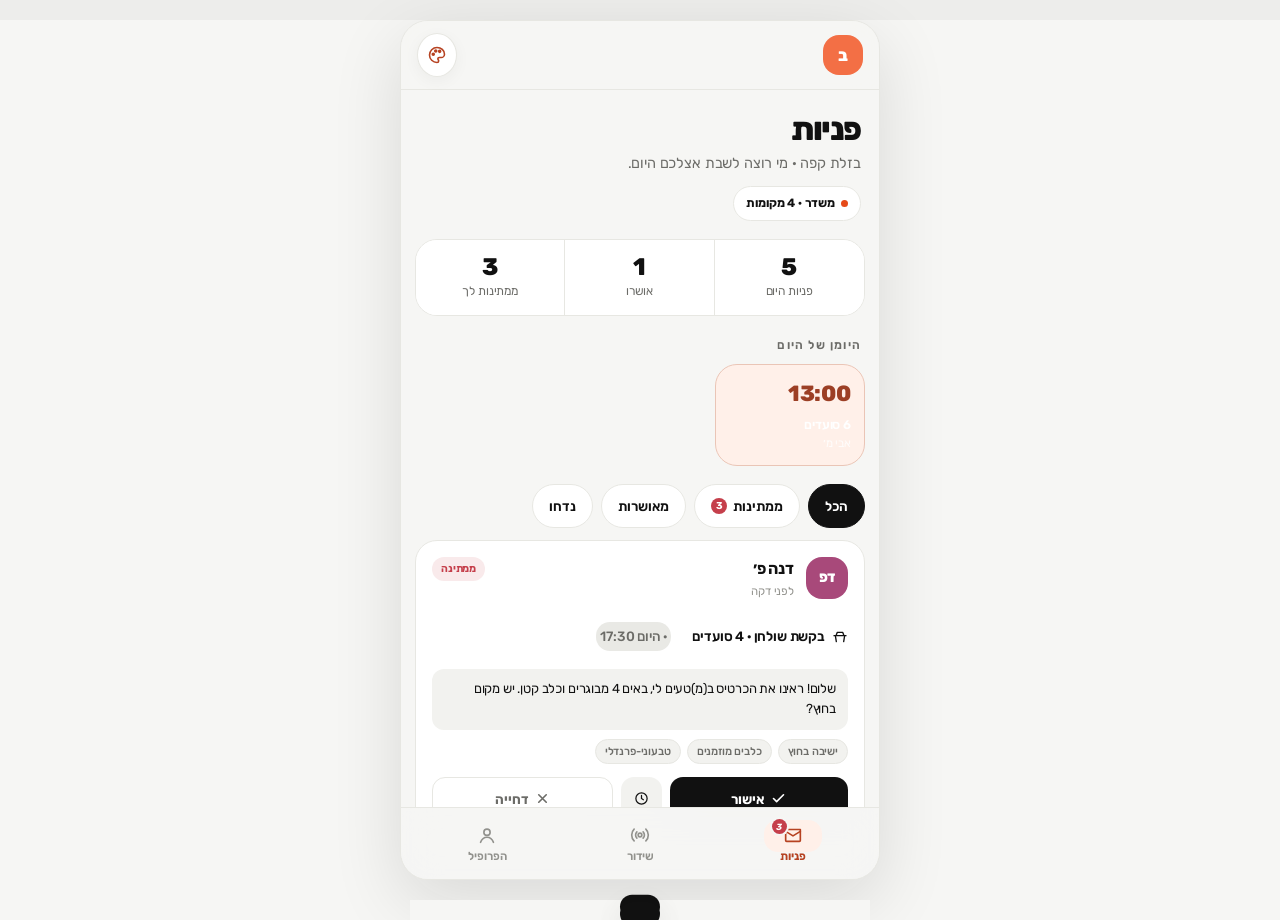
==== commit 8c4a138a: "Apply modern UI layer to business demo" ====
--- a/business.html
+++ b/business.html
@@ -2152,6 +2152,7 @@
 
 /* /SUPER:style */
 </style>
+<link rel="stylesheet" href="modern.css" />
 </head>
 <body>
 <div id="app" lang="he" dir="rtl">
--- a/modern.css
+++ b/modern.css
@@ -0,0 +1,665 @@
+/* (מ)טעים לי — Modern Editorial UI
+   Inspired by the supplied references: clean white canvas, strong black type,
+   restrained warm accent, compact controls, hairline borders, minimal shadow.
+   This file intentionally avoids "AI-default" glow/gradient-heavy styling. */
+
+:root {
+  --modern-bg: #f6f6f4;
+  --modern-surface: #ffffff;
+  --modern-soft: #f2f2ef;
+  --modern-text: #111111;
+  --modern-muted: #6c6c68;
+  --modern-line: #e7e7e2;
+  --modern-accent: #f36f45;
+  --modern-accent-soft: #fff0e9;
+  --modern-success: #187a50;
+  --modern-danger: #c53f4b;
+  --modern-radius-sm: 12px;
+  --modern-radius-md: 16px;
+  --modern-radius-lg: 22px;
+  --modern-shadow: 0 14px 34px rgba(17,17,17,.07);
+  --modern-shadow-soft: 0 4px 16px rgba(17,17,17,.045);
+
+  /* Map existing design roles to the new visual language. */
+  --bg: var(--modern-bg);
+  --bg-edge: #ededeb;
+  --surface: var(--modern-surface);
+  --raised: var(--modern-soft);
+  --border: var(--modern-line);
+  --text: var(--modern-text);
+  --muted: var(--modern-muted);
+  --faint: #92928d;
+  --accent: var(--modern-accent);
+  --accent-hot: var(--modern-accent);
+  --accent-deep: #b64221;
+  --accent-soft: var(--modern-accent-soft);
+  --urgent: var(--modern-danger);
+  --grad: var(--modern-accent);
+  --glow: none;
+  --shadow-card: var(--modern-shadow-soft);
+  --shadow-pop: var(--modern-shadow);
+
+  --paper: var(--modern-bg);
+  --paper-edge: #ededeb;
+  --card: var(--modern-surface);
+  --card-2: var(--modern-soft);
+  --line: var(--modern-line);
+  --ink: var(--modern-text);
+  --ink-soft: var(--modern-muted);
+  --ink-faint: #92928d;
+  --teal: var(--modern-accent);
+  --teal-deep: #b64221;
+  --teal-tint: var(--modern-accent-soft);
+  --clay: var(--modern-accent);
+  --clay-deep: #b64221;
+  --clay-tint: var(--modern-accent-soft);
+  --sage: var(--modern-success);
+  --sage-tint: #eaf5ef;
+  --pink: var(--modern-danger);
+  --pink-tint: #fbecee;
+  --honey: var(--modern-accent);
+  --honey-tint: var(--modern-accent-soft);
+  --rose: var(--modern-danger);
+  --rose-tint: #fbecee;
+  --plum: var(--modern-muted);
+  --plum-tint: var(--modern-soft);
+  --plum-line: var(--modern-line);
+
+  --shadow-soft: var(--modern-shadow-soft);
+  --shadow-lift: var(--modern-shadow);
+  --shadow-depth-sm: var(--modern-shadow-soft);
+  --shadow-depth-md: var(--modern-shadow-soft);
+  --shadow-depth-lg: var(--modern-shadow);
+  --glow-green: none;
+  --glow-gold: none;
+
+  --radius-sm: var(--modern-radius-sm);
+  --radius-tile: var(--modern-radius-md);
+  --radius-btn: var(--modern-radius-sm);
+  --radius-card: var(--modern-radius-lg);
+  --radius-frame: 0px;
+  --r-card: var(--modern-radius-lg);
+  --r-card-lg: 26px;
+  --r-tile: var(--modern-radius-md);
+  --r-field: var(--modern-radius-sm);
+  --r-btn: 14px;
+  --r-chip: 999px;
+}
+
+:root[data-theme="dark"] {
+  --modern-bg: #111210;
+  --modern-surface: #191a18;
+  --modern-soft: #222320;
+  --modern-text: #f7f7f3;
+  --modern-muted: #b6b6af;
+  --modern-line: #30312d;
+  --modern-accent-soft: #3b2119;
+  --modern-shadow: 0 16px 42px rgba(0,0,0,.28);
+  --modern-shadow-soft: 0 5px 18px rgba(0,0,0,.18);
+  --bg-edge: #0c0d0b;
+  --paper-edge: #0c0d0b;
+  --faint: #85857e;
+  --ink-faint: #85857e;
+  --sage-tint: #173126;
+  --pink-tint: #391b20;
+  --rose-tint: #391b20;
+}
+
+html {
+  background: var(--bg-edge, var(--modern-bg));
+  color-scheme: light;
+}
+:root[data-theme="dark"] { color-scheme: dark; }
+
+body {
+  background: var(--modern-bg) !important;
+  color: var(--modern-text) !important;
+  letter-spacing: -.01em;
+}
+
+button, input, select, textarea, a {
+  -webkit-tap-highlight-color: transparent;
+}
+
+button, [role="button"], .tap, a.cta, a.row {
+  min-height: 44px;
+}
+
+button:focus-visible,
+a:focus-visible,
+input:focus-visible,
+textarea:focus-visible,
+select:focus-visible,
+[role="button"]:focus-visible {
+  outline: 3px solid color-mix(in srgb, var(--modern-accent) 40%, transparent) !important;
+  outline-offset: 2px !important;
+}
+
+::selection {
+  background: color-mix(in srgb, var(--modern-accent) 24%, transparent);
+}
+
+/* App shell: feels like a real mobile product, not a floating demo card. */
+#app {
+  max-width: 480px !important;
+  border-radius: 0 !important;
+  box-shadow: none !important;
+  background: var(--modern-bg) !important;
+}
+
+@media (min-width: 560px) {
+  #app {
+    margin-block: 20px !important;
+    min-height: calc(100dvh - 40px) !important;
+    height: calc(100dvh - 40px) !important;
+    border-radius: 28px !important;
+    box-shadow: 0 22px 70px rgba(17,17,17,.12) !important;
+    border: 1px solid var(--modern-line);
+  }
+}
+
+/* Typography: strong editorial hierarchy, less decorative. */
+h1, h2, h3, h4, .wordmark, .pick .word, .c-offer,
+.section-head h2, .stat b, .seg-hint b {
+  font-family: 'Rubik', system-ui, -apple-system, 'Segoe UI', sans-serif !important;
+}
+
+h1, .pick h1 {
+  letter-spacing: -.045em !important;
+}
+
+.wordmark {
+  color: var(--modern-text) !important;
+  letter-spacing: -.03em !important;
+  font-weight: 800 !important;
+}
+
+.appbar,
+.top,
+.bar {
+  background: color-mix(in srgb, var(--modern-bg) 92%, transparent) !important;
+  border-color: var(--modern-line) !important;
+  box-shadow: none !important;
+  backdrop-filter: blur(16px);
+  -webkit-backdrop-filter: blur(16px);
+}
+
+/* Cards: one hierarchy, no glow stacks. */
+.section,
+.inq,
+.stat,
+.booking,
+.hold,
+.group,
+.stats,
+.empty,
+.modal,
+.sheet,
+.arrive,
+.dish,
+.today-empty {
+  border: 1px solid var(--modern-line) !important;
+  box-shadow: none !important;
+  background: var(--modern-surface) !important;
+}
+
+.section,
+.inq,
+.group,
+.stats,
+.empty,
+.modal {
+  border-radius: var(--modern-radius-lg) !important;
+}
+
+.section {
+  padding: 20px !important;
+}
+
+.card {
+  border: 1px solid color-mix(in srgb, #fff 34%, transparent) !important;
+  box-shadow: 0 18px 50px rgba(17,17,17,.14) !important;
+  border-radius: 24px !important;
+}
+
+/* Home page / marketing. */
+.hero-wash {
+  background:
+    radial-gradient(50% 38% at 82% 8%, color-mix(in srgb, var(--modern-accent) 16%, transparent), transparent 76%),
+    linear-gradient(to bottom, transparent 58%, var(--modern-bg)) !important;
+}
+
+.brand-chip,
+.live-pill {
+  background: var(--modern-surface) !important;
+  border-color: var(--modern-line) !important;
+  box-shadow: none !important;
+}
+
+.cta {
+  border-radius: 14px !important;
+  min-height: 50px;
+  padding-inline: 20px !important;
+  box-shadow: none !important;
+}
+
+.cta.primary {
+  background: var(--modern-text) !important;
+  color: var(--modern-surface) !important;
+}
+
+.cta.ghost {
+  background: var(--modern-surface) !important;
+  border: 1px solid var(--modern-line) !important;
+}
+
+.mock {
+  border-radius: 26px !important;
+  transform: none !important;
+  background: #20201e !important;
+  box-shadow: 0 22px 60px rgba(17,17,17,.15) !important;
+}
+
+/* Situation picker: visually closer to modern commerce / mobility apps. */
+.pick {
+  padding: 28px 18px 30px !important;
+}
+
+.pick .word {
+  font-size: 18px !important;
+  color: var(--modern-text) !important;
+  margin-bottom: 30px !important;
+}
+
+.pick h1 {
+  font-size: clamp(30px, 8vw, 38px) !important;
+  line-height: 1.06 !important;
+  margin-bottom: 10px !important;
+}
+
+.pick .sub {
+  font-size: 14px !important;
+  line-height: 1.6 !important;
+  color: var(--modern-muted) !important;
+  max-width: 34ch;
+}
+
+.sit-grid {
+  gap: 10px !important;
+}
+
+.sit {
+  min-height: 124px !important;
+  border-radius: 18px !important;
+  padding: 16px !important;
+  border: 1px solid var(--modern-line) !important;
+  background: var(--modern-surface) !important;
+  box-shadow: none !important;
+}
+
+.sit:hover,
+.sit:focus-visible {
+  border-color: color-mix(in srgb, var(--modern-accent) 54%, var(--modern-line)) !important;
+}
+
+.sit svg {
+  color: var(--modern-text) !important;
+}
+
+.sit b {
+  font-size: 15.5px !important;
+  letter-spacing: -.02em;
+}
+
+.sit span {
+  color: var(--modern-muted) !important;
+}
+
+/* Compact segmented controls, like the references. */
+.when {
+  background: #e9e9e5 !important;
+  border-radius: 14px !important;
+  padding: 4px !important;
+  margin: 10px 14px !important;
+}
+
+:root[data-theme="dark"] .when { background: #262724 !important; }
+
+.wbtn {
+  min-height: 38px !important;
+  border-radius: 11px !important;
+  padding: 8px 6px !important;
+  font-weight: 600 !important;
+}
+
+.wbtn[aria-pressed="true"] {
+  background: var(--modern-surface) !important;
+  color: var(--modern-text) !important;
+  box-shadow: 0 1px 4px rgba(17,17,17,.10) !important;
+}
+
+/* Pills stay quiet; state is communicated by text + one accent. */
+.sit-chip,
+.holds-pill,
+.chip,
+.fchip,
+.live-toggle,
+.pill,
+.t-chip,
+.s-chip,
+.c-fit,
+.hold .cd,
+.mock .timer,
+.mock .seats {
+  border-radius: 999px !important;
+  box-shadow: none !important;
+}
+
+.sit-chip,
+.holds-pill,
+.chip,
+.fchip,
+.live-toggle {
+  background: var(--modern-surface) !important;
+  border: 1px solid var(--modern-line) !important;
+  color: var(--modern-text) !important;
+}
+
+.chip[aria-pressed="true"],
+.fchip[aria-pressed="true"] {
+  background: var(--modern-text) !important;
+  border-color: var(--modern-text) !important;
+  color: var(--modern-surface) !important;
+}
+
+.t-chip {
+  background: rgba(255,255,255,.96) !important;
+  color: #111 !important;
+}
+
+.t-chip.warn {
+  background: var(--modern-danger) !important;
+  color: #fff !important;
+}
+
+/* Buttons: black primary, white secondary, warm accent only for emphasis. */
+.btn,
+.inq-actions button,
+.detail-cta button,
+.modal-btns button,
+.empty .btn,
+.sheet-cta button,
+.add-row,
+.alt-box .send,
+.reply-row button {
+  border-radius: 13px !important;
+  box-shadow: none !important;
+  min-height: 44px;
+}
+
+.btn.save,
+.btn-approve,
+.detail-cta .approve,
+.modal-btns .primary,
+.empty .btn,
+.sheet-cta .send,
+.alt-box .send,
+.reply-row button {
+  background: var(--modern-text) !important;
+  color: var(--modern-surface) !important;
+}
+
+.btn.ghost,
+.btn-decline,
+.detail-cta .decline,
+.modal-btns .ghost {
+  background: var(--modern-surface) !important;
+  border: 1px solid var(--modern-line) !important;
+}
+
+.add-row {
+  background: var(--modern-accent-soft) !important;
+  color: #9c3f25 !important;
+  border: 1px solid color-mix(in srgb, var(--modern-accent) 28%, var(--modern-line)) !important;
+}
+
+/* Customer swipe actions: one dominant action, two quiet utilities. */
+.acts {
+  gap: 12px !important;
+  padding: 10px 16px calc(14px + env(safe-area-inset-bottom)) !important;
+}
+
+.act {
+  border: 1px solid var(--modern-line) !important;
+  box-shadow: none !important;
+  background: var(--modern-surface) !important;
+}
+
+.act.yes {
+  width: 64px !important;
+  height: 64px !important;
+  background: var(--modern-text) !important;
+  color: var(--modern-surface) !important;
+}
+
+.act.no {
+  color: var(--modern-danger) !important;
+}
+
+.act.info {
+  color: var(--modern-text) !important;
+}
+
+/* Forms: modern high-contrast fields, no colored halo. */
+input[type="text"],
+input[type="tel"],
+input[type="url"],
+input[type="number"],
+input[type="time"],
+input[type="search"],
+textarea,
+select,
+.reply-row input {
+  background: var(--modern-surface) !important;
+  border: 1px solid var(--modern-line) !important;
+  border-radius: 13px !important;
+  color: var(--modern-text) !important;
+  box-shadow: none !important;
+  min-height: 46px;
+}
+
+input:focus,
+textarea:focus,
+select:focus,
+.reply-row input:focus {
+  border-color: var(--modern-text) !important;
+  box-shadow: 0 0 0 3px color-mix(in srgb, var(--modern-text) 9%, transparent) !important;
+}
+
+/* Business dashboard density: clean grouped-list rhythm. */
+.scroll,
+.editor {
+  padding-inline: 14px !important;
+}
+
+.stats {
+  overflow: hidden;
+  gap: 0 !important;
+}
+
+.stat {
+  border: 0 !important;
+  border-radius: 0 !important;
+}
+
+.stat + .stat {
+  border-inline-start: 1px solid var(--modern-line) !important;
+}
+
+.stat b {
+  font-size: 24px !important;
+  color: var(--modern-text) !important;
+}
+
+.booking {
+  background: var(--modern-accent-soft) !important;
+  border-color: color-mix(in srgb, var(--modern-accent) 28%, var(--modern-line)) !important;
+}
+
+.booking .t {
+  color: #9c3f25 !important;
+}
+
+.inq {
+  padding: 16px !important;
+  margin-bottom: 10px !important;
+}
+
+.inq-note,
+.alt-box,
+.dish {
+  background: var(--modern-soft) !important;
+  border: 0 !important;
+}
+
+.inq-kind svg {
+  color: var(--modern-text) !important;
+}
+
+/* Bottom navigation: dark floating dock, direct visual cue from the references. */
+.bottom-nav,
+.bottom-tabs,
+.tabbar,
+nav.tabs {
+  margin: 8px 12px calc(8px + env(safe-area-inset-bottom)) !important;
+  border-radius: 18px !important;
+  background: #171816 !important;
+  color: #fff !important;
+  border: 0 !important;
+  box-shadow: 0 12px 32px rgba(17,17,17,.16) !important;
+  overflow: hidden;
+}
+
+.bottom-nav button,
+.bottom-tabs button,
+.tabbar button,
+nav.tabs button {
+  min-height: 54px !important;
+  color: rgba(255,255,255,.62) !important;
+}
+
+.bottom-nav button.active,
+.bottom-tabs button.active,
+.tabbar button.active,
+nav.tabs button.active,
+.bottom-nav [aria-selected="true"],
+.bottom-tabs [aria-selected="true"],
+.tabbar [aria-selected="true"],
+nav.tabs [aria-selected="true"] {
+  color: #fff !important;
+}
+
+/* Bottom sheets / detail views. */
+.sheet,
+.tray {
+  border-radius: 24px 24px 0 0 !important;
+  background: var(--modern-bg) !important;
+  border: 1px solid var(--modern-line) !important;
+  border-bottom: 0 !important;
+  box-shadow: 0 -18px 50px rgba(17,17,17,.12) !important;
+}
+
+.sheet-wrap,
+.tray-wrap,
+.modal-wrap {
+  background: rgba(17,17,17,.42) !important;
+  backdrop-filter: blur(5px);
+  -webkit-backdrop-filter: blur(5px);
+}
+
+.grip {
+  background: #c8c8c2 !important;
+}
+
+/* Remove decorative color washes from most utility surfaces. */
+.progress-fill {
+  background: var(--modern-text) !important;
+}
+
+.seg[aria-pressed="true"] {
+  background: var(--modern-text) !important;
+  color: var(--modern-surface) !important;
+  border-color: var(--modern-text) !important;
+  box-shadow: none !important;
+}
+
+.photo,
+.pbtn {
+  box-shadow: none !important;
+}
+
+.photo {
+  border: 1px solid var(--modern-line);
+}
+
+.add-photo {
+  background: transparent !important;
+  border-color: #c9c9c3 !important;
+}
+
+/* Home stats / rows: closer to high-end marketplace UI. */
+.stats b,
+.row .txt b {
+  color: var(--modern-text) !important;
+}
+
+.tile {
+  background: var(--modern-soft) !important;
+  color: var(--modern-text) !important;
+}
+
+a.row {
+  min-height: 76px !important;
+}
+
+a.row:hover {
+  background: var(--modern-soft) !important;
+}
+
+/* Accessibility: never rely on animation; keep usable zoom/text. */
+@media (prefers-reduced-motion: reduce) {
+  *,
+  *::before,
+  *::after {
+    scroll-behavior: auto !important;
+    animation-duration: .001ms !important;
+    animation-iteration-count: 1 !important;
+    transition-duration: .001ms !important;
+  }
+}
+
+@media (prefers-contrast: more) {
+  :root {
+    --modern-line: #bdbdb7;
+    --modern-muted: #4f4f4b;
+  }
+  button:focus-visible,
+  a:focus-visible,
+  input:focus-visible,
+  textarea:focus-visible,
+  select:focus-visible {
+    outline-width: 4px !important;
+  }
+}
+
+/* Do not make desktop cards comically wide. */
+@media (min-width: 900px) {
+  .wrap { max-width: 900px !important; }
+}
+
+/* Keep tiny screens practical. */
+@media (max-width: 370px) {
+  .sit-grid { grid-template-columns: 1fr !important; }
+  .grid-2 { grid-template-columns: 1fr !important; }
+  .pick { padding-inline: 14px !important; }
+}
